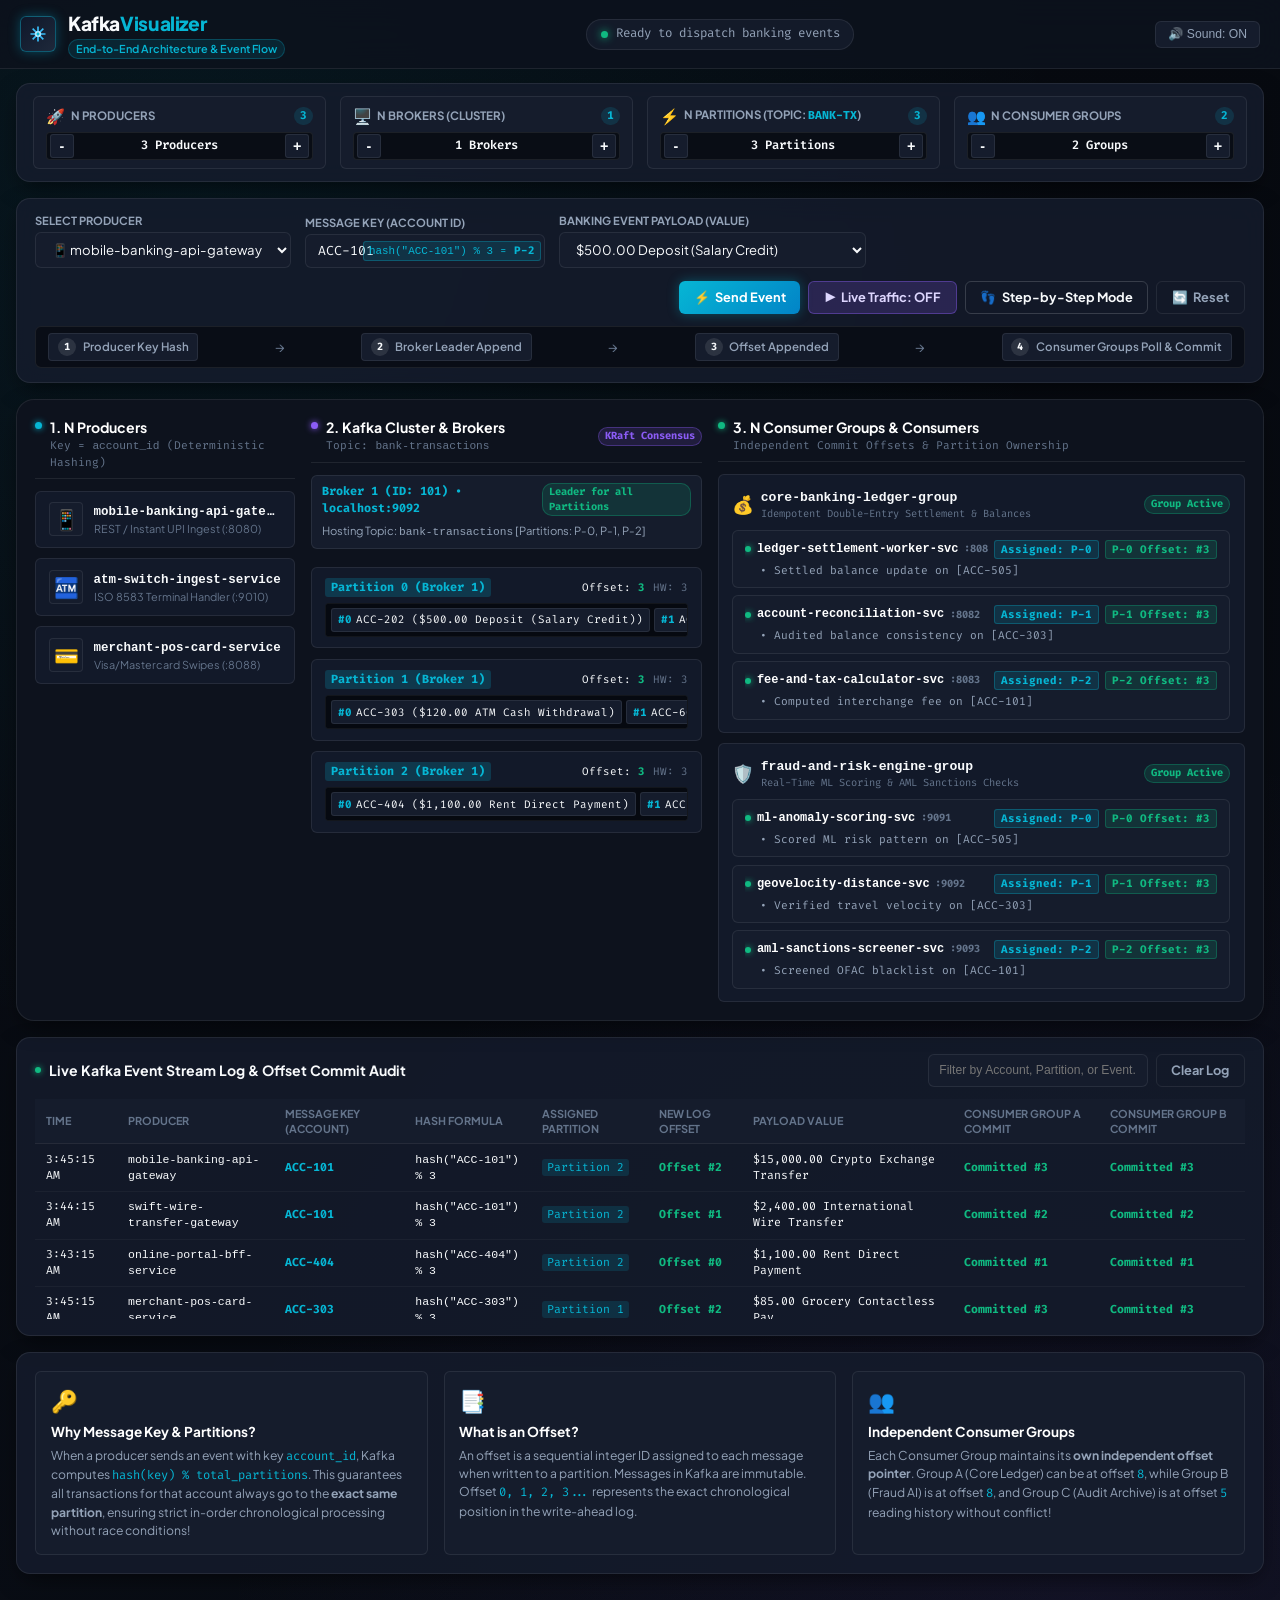
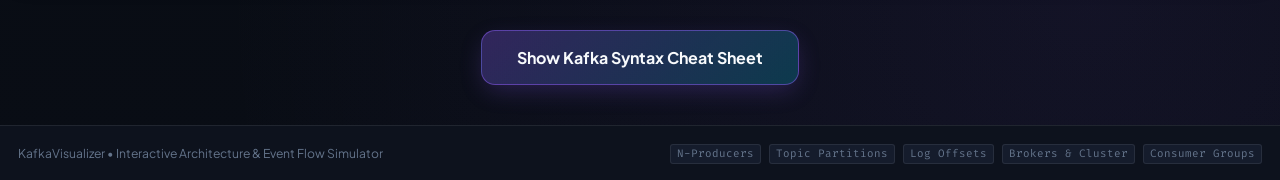
==== index.html @ e7136999 "Initial commit: Kafka Visualizer architecture with interactive syntax and troubleshooting cheat shee" ====
<!DOCTYPE html>
<html lang="en">
<head>
  <meta charset="UTF-8">
  <meta name="viewport" content="width=device-width, initial-scale=1.0">
  <title>Kafka Visualizer | N-Producers, Brokers, Partitions, Offsets & Consumer Groups</title>
  <meta name="description" content="Visual interactive demonstration of how Apache Kafka processes events from N Producers across Brokers, Topics, Partitions, Offsets, and Consumer Groups.">
  <link rel="preconnect" href="https://fonts.googleapis.com">
  <link rel="preconnect" href="https://fonts.gstatic.com" crossorigin>
  <link href="https://fonts.googleapis.com/css2?family=Fira+Code:wght@400;500;600;700&family=Plus+Jakarta+Sans:wght@400;500;600;700;800&display=swap" rel="stylesheet">
  <link rel="stylesheet" href="styles.css">
</head>
<body>
  <!-- Top App Header -->
  <header class="app-header">
    <div class="header-container">
      <div class="brand">
        <div class="logo-badge">
          <svg class="kafka-icon" viewBox="0 0 24 24" fill="none" stroke="currentColor" stroke-width="2">
            <circle cx="12" cy="12" r="3" fill="#06B6D4"/>
            <path d="M12 3v6M12 15v6M3 12h6M15 12h6M5.6 5.6l4.3 4.3M14.1 14.1l4.3 4.3M5.6 18.4l4.3-4.3M14.1 9.9l4.3-4.3" stroke="#38BDF8"/>
          </svg>
        </div>
        <div class="brand-text">
          <h1>Kafka<span>Visualizer</span></h1>
          <span class="badge-fintech">End-to-End Architecture & Event Flow</span>
        </div>
      </div>

      <div class="header-flow-status" id="flow-status-banner">
        <span class="status-indicator"></span>
        <span id="flow-status-text">Ready to dispatch banking events</span>
      </div>

      <div class="header-actions">
        <button class="audio-toggle-btn" id="audio-toggle">
          <span id="audio-icon">🔊</span> Sound: <span id="audio-status">ON</span>
        </button>
      </div>
    </div>
  </header>

  <!-- Main Container -->
  <main class="main-content">

    <!-- Cluster Config & Dynamic Sizer Toolbar -->
    <section class="config-toolbar">
      <div class="config-grid">
        
        <!-- Dynamic N Producers -->
        <div class="config-item">
          <div class="config-label-row">
            <span class="cfg-icon">🚀</span>
            <label>N Producers</label>
            <span class="cfg-count" id="count-producers">3</span>
          </div>
          <div class="stepper-controls">
            <button class="btn-step" id="dec-producers" title="Remove Producer">-</button>
            <span class="step-val" id="val-producers">3 Producers</span>
            <button class="btn-step" id="inc-producers" title="Add Producer">+</button>
          </div>
        </div>

        <!-- Dynamic N Brokers in Cluster -->
        <div class="config-item">
          <div class="config-label-row">
            <span class="cfg-icon">🖥️</span>
            <label>N Brokers (Cluster)</label>
            <span class="cfg-count" id="count-brokers">1</span>
          </div>
          <div class="stepper-controls">
            <button class="btn-step" id="dec-brokers" title="Remove Broker">-</button>
            <span class="step-val" id="val-brokers">1 Brokers</span>
            <button class="btn-step" id="inc-brokers" title="Add Broker">+</button>
          </div>
        </div>

        <!-- Dynamic N Partitions -->
        <div class="config-item">
          <div class="config-label-row">
            <span class="cfg-icon">⚡</span>
            <label>N Partitions (Topic: <code>bank-tx</code>)</label>
            <span class="cfg-count" id="count-partitions">3</span>
          </div>
          <div class="stepper-controls">
            <button class="btn-step" id="dec-partitions" title="Remove Partition">-</button>
            <span class="step-val" id="val-partitions">3 Partitions</span>
            <button class="btn-step" id="inc-partitions" title="Add Partition">+</button>
          </div>
        </div>

        <!-- Dynamic Consumer Groups -->
        <div class="config-item">
          <div class="config-label-row">
            <span class="cfg-icon">👥</span>
            <label>N Consumer Groups</label>
            <span class="cfg-count" id="count-groups">2</span>
          </div>
          <div class="stepper-controls">
            <button class="btn-step" id="dec-groups" title="Remove Consumer Group">-</button>
            <span class="step-val" id="val-groups">2 Groups</span>
            <button class="btn-step" id="inc-groups" title="Add Consumer Group">+</button>
          </div>
        </div>

      </div>
    </section>

    <!-- Interactive Event Dispatcher & Step Controller -->
    <section class="dispatcher-panel">
      <div class="dispatch-form">
        
        <div class="form-field">
          <label for="select-producer-source">Select Producer</label>
          <select id="select-producer-source" class="input-control">
            <!-- Populated dynamically based on N producers -->
          </select>
        </div>

        <div class="form-field">
          <label for="input-account-key">Message Key (Account ID)</label>
          <div class="key-calc-wrap">
            <input type="text" id="input-account-key" class="input-control" value="ACC-101">
            <div class="hash-result-tag" id="hash-calc-badge">
              <code>hash("ACC-101") % 3</code> = <strong id="target-part-text">P-1</strong>
            </div>
          </div>
        </div>

        <div class="form-field">
          <label for="select-event-action">Banking Event Payload (Value)</label>
          <select id="select-event-action" class="input-control">
            <option value="DEPOSIT">$500.00 Deposit (Salary Credit)</option>
            <option value="ATM_WITHDRAWAL">$100.00 ATM Cash Withdrawal</option>
            <option value="CARD_SWIPE">$45.50 Merchant POS Payment</option>
            <option value="WIRE_TRANSFER">$5,000.00 International Wire</option>
            <option value="FRAUD_ATTEMPT">$25,000.00 Suspicious Crypto Purchase</option>
          </select>
        </div>

        <div class="dispatch-buttons">
          <button id="btn-fire-event" class="btn btn-primary pulse-btn">
            <span>⚡</span> Send Event
          </button>
          <button id="btn-auto-stream" class="btn btn-secondary">
            <span id="stream-icon">▶</span> <span id="stream-text">Live Traffic: OFF</span>
          </button>
          <button id="btn-step-by-step" class="btn btn-outline" title="Walk through event propagation step by step">
            <span>👣</span> Step-by-Step Mode
          </button>
          <button id="btn-reset-all" class="btn btn-ghost" title="Reset offsets and log records">
            <span>🔄</span> Reset
          </button>
        </div>

      </div>

      <!-- Real-time Step Walkthrough Bar -->
      <div class="step-walkthrough-bar" id="step-bar">
        <div class="step-badge" id="step-1-badge">
          <span class="s-num">1</span>
          <span class="s-title">Producer Key Hash</span>
        </div>
        <div class="step-arrow">&rarr;</div>
        <div class="step-badge" id="step-2-badge">
          <span class="s-num">2</span>
          <span class="s-title">Broker Leader Append</span>
        </div>
        <div class="step-arrow">&rarr;</div>
        <div class="step-badge" id="step-3-badge">
          <span class="s-num">3</span>
          <span class="s-title">Offset Appended</span>
        </div>
        <div class="step-arrow">&rarr;</div>
        <div class="step-badge" id="step-4-badge">
          <span class="s-num">4</span>
          <span class="s-title">Consumer Groups Poll & Commit</span>
        </div>
      </div>
    </section>

    <!-- Visual Architecture Arena (Canvas + Interactive 3-Tier Hierarchy) -->
    <section class="arena-wrapper">
      <canvas id="flow-canvas"></canvas>

      <div class="arena-grid">

        <!-- TIER 1: N PRODUCERS -->
        <div class="arena-tier tier-producers">
          <div class="tier-header">
            <span class="tier-dot dot-cyan"></span>
            <div>
              <h3>1. N Producers</h3>
              <p>Key = <code>account_id</code> (Deterministic Hashing)</p>
            </div>
          </div>
          <div class="tier-body" id="producers-container">
            <!-- Rendered dynamically -->
          </div>
        </div>

        <!-- TIER 2: KAFKA CLUSTER (N Brokers + Topic with N Partitions + Offsets) -->
        <div class="arena-tier tier-cluster">
          <div class="tier-header">
            <span class="tier-dot dot-violet"></span>
            <div class="cluster-title-wrap">
              <div>
                <h3>2. Kafka Cluster & Brokers</h3>
                <p>Topic: <code>bank-transactions</code></p>
              </div>
              <span class="cluster-badge">KRaft Consensus</span>
            </div>
          </div>

          <!-- N Brokers Display -->
          <div class="brokers-bar" id="brokers-container">
            <!-- Rendered dynamically -->
          </div>

          <!-- N Partitions with Sequential Offsets Log Tape -->
          <div class="partitions-stack" id="partitions-container">
            <!-- Rendered dynamically -->
          </div>
        </div>

        <!-- TIER 3: N CONSUMER GROUPS & CONSUMERS -->
        <div class="arena-tier tier-consumers">
          <div class="tier-header">
            <span class="tier-dot dot-emerald"></span>
            <div>
              <h3>3. N Consumer Groups & Consumers</h3>
              <p>Independent Commit Offsets & Partition Ownership</p>
            </div>
          </div>
          <div class="tier-body" id="groups-container">
            <!-- Rendered dynamically -->
          </div>
        </div>

      </div>
    </section>

    <!-- Live Event Audit Feed & Offset Inspector -->
    <section class="feed-section">
      <div class="feed-header">
        <div class="feed-title">
          <span class="pulse-dot"></span>
          <h3>Live Kafka Event Stream Log & Offset Commit Audit</h3>
        </div>
        <div class="feed-actions">
          <input type="text" id="filter-input" placeholder="Filter by Account, Partition, or Event...">
          <button id="clear-log-btn" class="btn btn-sm btn-ghost">Clear Log</button>
        </div>
      </div>

      <div class="table-container">
        <table class="event-table">
          <thead>
            <tr>
              <th>Time</th>
              <th>Producer</th>
              <th>Message Key (Account)</th>
              <th>Hash Formula</th>
              <th>Assigned Partition</th>
              <th>New Log Offset</th>
              <th>Payload Value</th>
              <th>Consumer Group A Commit</th>
              <th>Consumer Group B Commit</th>
            </tr>
          </thead>
          <tbody id="event-feed-tbody">
            <!-- Dynamically populated -->
          </tbody>
        </table>
      </div>
    </section>

    <!-- Deep Dive Concept Explainer Card -->
    <section class="explanation-card">
      <div class="exp-grid">
        <div class="exp-col">
          <div class="exp-icon">🔑</div>
          <h4>Why Message Key & Partitions?</h4>
          <p>
            When a producer sends an event with key <code>account_id</code>, Kafka computes <code>hash(key) % total_partitions</code>. 
            This guarantees all transactions for that account always go to the <strong>exact same partition</strong>, ensuring strict in-order chronological processing without race conditions!
          </p>
        </div>
        <div class="exp-col">
          <div class="exp-icon">📑</div>
          <h4>What is an Offset?</h4>
          <p>
            An offset is a sequential integer ID assigned to each message when written to a partition. Messages in Kafka are immutable. 
            Offset <code>0, 1, 2, 3...</code> represents the exact chronological position in the write-ahead log.
          </p>
        </div>
        <div class="exp-col">
          <div class="exp-icon">👥</div>
          <h4>Independent Consumer Groups</h4>
          <p>
            Each Consumer Group maintains its <strong>own independent offset pointer</strong>. Group A (Core Ledger) can be at offset <code>8</code>, 
            while Group B (Fraud AI) is at offset <code>8</code>, and Group C (Audit Archive) is at offset <code>5</code> reading history without conflict!
          </p>
        </div>
      </div>
    </section>

    <div id="syntax-placeholder">
  <button id="load-syntax-btn" class="syntax-load-btn">Show Kafka Syntax Cheat Sheet</button>
</div>

  </main>

  <footer class="app-footer">
    <div class="footer-container">
      <p>KafkaVisualizer &bull; Interactive Architecture & Event Flow Simulator</p>
      <div class="footer-tags">
        <span>N-Producers</span>
        <span>Topic Partitions</span>
        <span>Log Offsets</span>
        <span>Brokers & Cluster</span>
        <span>Consumer Groups</span>
      </div>
    </div>
  </footer>

  <script src="app.js"></script>
  <script src="syntax.js"></script>
</body>
</html>
---- styles.css ----
/* ==========================================================================
   KafkaFlow / KafkaVisualizer - Dark Fintech & Architecture Visualizer CSS
   ========================================================================== */

:root {
  --bg-base: #070A10;
  --bg-surface: #0D121D;
  --bg-surface-elevated: #151C2C;
  --bg-card: rgba(21, 28, 44, 0.85);
  --bg-card-hover: rgba(30, 41, 64, 0.95);

  --border-subtle: rgba(255, 255, 255, 0.08);
  --border-active: rgba(6, 182, 212, 0.4);
  --border-strong: rgba(255, 255, 255, 0.16);

  --text-primary: #F8FAFC;
  --text-secondary: #94A3B8;
  --text-muted: #64748B;

  --color-cyan: #06B6D4;
  --color-cyan-glow: rgba(6, 182, 212, 0.3);
  --color-emerald: #10B981;
  --color-emerald-glow: rgba(16, 185, 129, 0.3);
  --color-amber: #F59E0B;
  --color-amber-glow: rgba(245, 158, 11, 0.3);
  --color-violet: #8B5CF6;
  --color-violet-glow: rgba(139, 92, 246, 0.3);
  --color-red: #EF4444;

  --font-sans: 'Plus Jakarta Sans', -apple-system, BlinkMacSystemFont, 'Segoe UI', Roboto, sans-serif;
  --font-mono: 'Fira Code', monospace;

  --radius-sm: 6px;
  --radius-md: 10px;
  --radius-lg: 14px;
  --radius-xl: 18px;
  --shadow-card: 0 8px 24px -6px rgba(0, 0, 0, 0.6);
}

* {
  box-sizing: border-box;
  margin: 0;
  padding: 0;
}

body {
  background-color: var(--bg-base);
  color: var(--text-primary);
  font-family: var(--font-sans);
  line-height: 1.4;
  overflow-x: hidden;
  background-image: 
    radial-gradient(circle at 15% 10%, rgba(6, 182, 212, 0.08) 0%, transparent 45%),
    radial-gradient(circle at 85% 90%, rgba(139, 92, 246, 0.08) 0%, transparent 45%),
    linear-gradient(to bottom, var(--bg-base), #090D15);
  min-height: 100vh;
}

/* ==========================================================================
   Header
   ========================================================================== */

.app-header {
  position: sticky;
  top: 0;
  z-index: 100;
  backdrop-filter: blur(16px);
  background: rgba(13, 18, 29, 0.9);
  border-bottom: 1px solid var(--border-subtle);
  padding: 0.6rem 1.25rem;
}

.header-container {
  max-width: 1720px;
  margin: 0 auto;
  display: flex;
  align-items: center;
  justify-content: space-between;
  gap: 1rem;
}

.brand {
  display: flex;
  align-items: center;
  gap: 0.75rem;
}

.logo-badge {
  width: 36px;
  height: 36px;
  border-radius: var(--radius-sm);
  background: linear-gradient(135deg, #0F172A, #1E293B);
  border: 1px solid var(--border-active);
  display: flex;
  align-items: center;
  justify-content: center;
  box-shadow: 0 0 12px rgba(6, 182, 212, 0.35);
}

.kafka-icon {
  width: 20px;
  height: 20px;
}

.brand-text h1 {
  font-size: 1.2rem;
  font-weight: 800;
  letter-spacing: -0.02em;
}

.brand-text h1 span {
  color: var(--color-cyan);
}

.badge-fintech {
  display: inline-block;
  font-size: 0.68rem;
  font-weight: 600;
  color: var(--color-cyan);
  background: rgba(6, 182, 212, 0.12);
  padding: 1px 7px;
  border-radius: 20px;
  border: 1px solid rgba(6, 182, 212, 0.25);
}

.header-flow-status {
  background: rgba(21, 28, 44, 0.9);
  border: 1px solid var(--border-subtle);
  padding: 0.35rem 0.85rem;
  border-radius: 30px;
  display: flex;
  align-items: center;
  gap: 0.5rem;
  font-size: 0.78rem;
  font-family: var(--font-mono);
  color: var(--text-secondary);
}

.status-indicator {
  width: 7px;
  height: 7px;
  border-radius: 50%;
  background: var(--color-emerald);
  box-shadow: 0 0 8px var(--color-emerald);
  animation: pulseKf 1.5s infinite;
}

@keyframes pulseKf {
  0%, 100% { opacity: 1; transform: scale(1); }
  50% { opacity: 0.4; transform: scale(0.85); }
}

.audio-toggle-btn {
  background: var(--bg-surface-elevated);
  border: 1px solid var(--border-subtle);
  color: var(--text-secondary);
  padding: 0.35rem 0.75rem;
  border-radius: var(--radius-sm);
  font-size: 0.76rem;
  cursor: pointer;
  transition: all 0.2s ease;
}

.audio-toggle-btn:hover {
  border-color: var(--color-cyan);
  color: #fff;
}

/* ==========================================================================
   Main Content Layout
   ========================================================================== */

.main-content {
  max-width: 1720px;
  margin: 0.85rem auto;
  padding: 0 1rem;
  display: flex;
  flex-direction: column;
  gap: 1rem;
}

/* ==========================================================================
   Config Toolbar
   ========================================================================== */

.config-toolbar {
  background: var(--bg-card);
  border: 1px solid var(--border-subtle);
  border-radius: var(--radius-lg);
  padding: 0.75rem 1rem;
  backdrop-filter: blur(12px);
  box-shadow: var(--shadow-card);
}

.config-grid {
  display: grid;
  grid-template-columns: repeat(4, 1fr);
  gap: 0.85rem;
}

.config-item {
  background: var(--bg-surface-elevated);
  border: 1px solid var(--border-subtle);
  border-radius: var(--radius-sm);
  padding: 0.5rem 0.75rem;
  display: flex;
  flex-direction: column;
  gap: 0.35rem;
}

.config-label-row {
  display: flex;
  align-items: center;
  gap: 0.35rem;
}

.cfg-icon {
  font-size: 0.95rem;
}

.config-label-row label {
  font-size: 0.72rem;
  font-weight: 700;
  text-transform: uppercase;
  color: var(--text-secondary);
  flex: 1;
}

.config-label-row label code {
  color: var(--color-cyan);
  font-family: var(--font-mono);
}

.cfg-count {
  font-size: 0.7rem;
  font-weight: 800;
  font-family: var(--font-mono);
  background: rgba(6, 182, 212, 0.15);
  color: var(--color-cyan);
  padding: 1px 6px;
  border-radius: 10px;
}

.stepper-controls {
  display: flex;
  align-items: center;
  justify-content: space-between;
  background: #090D15;
  border: 1px solid var(--border-subtle);
  border-radius: 4px;
  padding: 1px 3px;
}

.btn-step {
  width: 24px;
  height: 24px;
  background: var(--bg-surface-elevated);
  border: 1px solid var(--border-subtle);
  border-radius: 3px;
  color: var(--text-primary);
  font-size: 0.9rem;
  font-weight: 700;
  cursor: pointer;
  display: flex;
  align-items: center;
  justify-content: center;
}

.btn-step:hover {
  background: var(--color-cyan);
  color: #000;
  border-color: var(--color-cyan);
}

.step-val {
  font-size: 0.76rem;
  font-family: var(--font-mono);
  font-weight: 600;
  color: var(--text-primary);
}

/* ==========================================================================
   Interactive Dispatcher & Step Controller
   ========================================================================== */

.dispatcher-panel {
  background: var(--bg-card);
  border: 1px solid var(--border-subtle);
  border-radius: var(--radius-lg);
  padding: 0.85rem 1.15rem;
  backdrop-filter: blur(12px);
  box-shadow: var(--shadow-card);
  display: flex;
  flex-direction: column;
  gap: 0.75rem;
}

.dispatch-form {
  display: flex;
  flex-wrap: wrap;
  align-items: flex-end;
  gap: 0.85rem;
}

.form-field {
  display: flex;
  flex-direction: column;
  gap: 0.25rem;
}

.form-field label {
  font-size: 0.7rem;
  font-weight: 700;
  text-transform: uppercase;
  color: var(--text-secondary);
}

.input-control {
  background: var(--bg-surface-elevated);
  border: 1px solid var(--border-subtle);
  color: var(--text-primary);
  font-family: var(--font-sans);
  font-size: 0.82rem;
  padding: 0.45rem 0.75rem;
  border-radius: var(--radius-sm);
  outline: none;
}

.input-control:focus {
  border-color: var(--color-cyan);
}

.key-calc-wrap {
  position: relative;
  display: flex;
  align-items: center;
}

.key-calc-wrap input {
  font-family: var(--font-mono);
  width: 240px;
  padding-right: 130px;
}

.hash-result-tag {
  position: absolute;
  right: 4px;
  font-size: 0.68rem;
  font-family: var(--font-mono);
  background: rgba(6, 182, 212, 0.15);
  color: var(--color-cyan);
  padding: 1px 5px;
  border-radius: 3px;
  border: 1px solid rgba(6, 182, 212, 0.3);
  pointer-events: none;
}

.dispatch-buttons {
  display: flex;
  gap: 0.5rem;
  margin-left: auto;
}

.btn {
  font-family: var(--font-sans);
  font-size: 0.8rem;
  font-weight: 700;
  padding: 0.45rem 0.9rem;
  border-radius: var(--radius-sm);
  border: none;
  cursor: pointer;
  display: inline-flex;
  align-items: center;
  gap: 0.35rem;
}

.btn-primary {
  background: linear-gradient(135deg, #06B6D4, #0284C7);
  color: #fff;
  box-shadow: 0 0 12px rgba(6, 182, 212, 0.35);
}

.btn-primary:hover {
  transform: translateY(-1px);
}

.btn-secondary {
  background: rgba(139, 92, 246, 0.2);
  border: 1px solid rgba(139, 92, 246, 0.4);
  color: #DDD6FE;
}

.btn-outline {
  background: transparent;
  border: 1px solid var(--border-strong);
  color: var(--text-primary);
}

.btn-ghost {
  background: transparent;
  border: 1px solid var(--border-subtle);
  color: var(--text-secondary);
}

/* Step Walkthrough Bar */
.step-walkthrough-bar {
  background: #090D16;
  border: 1px solid var(--border-subtle);
  border-radius: var(--radius-sm);
  padding: 0.4rem 0.75rem;
  display: flex;
  align-items: center;
  justify-content: space-between;
  gap: 0.4rem;
}

.step-badge {
  display: flex;
  align-items: center;
  gap: 0.4rem;
  padding: 0.25rem 0.55rem;
  border-radius: 4px;
  background: var(--bg-surface-elevated);
  border: 1px solid var(--border-subtle);
  transition: all 0.2s ease;
}

.step-badge.active-step {
  border-color: var(--color-cyan);
  background: rgba(6, 182, 212, 0.18);
}

.s-num {
  width: 18px;
  height: 18px;
  border-radius: 50%;
  background: rgba(255, 255, 255, 0.1);
  display: flex;
  align-items: center;
  justify-content: center;
  font-size: 0.65rem;
  font-weight: 800;
  font-family: var(--font-mono);
}

.step-badge.active-step .s-num {
  background: var(--color-cyan);
  color: #000;
}

.s-title {
  font-size: 0.72rem;
  font-weight: 600;
  color: var(--text-secondary);
}

.step-badge.active-step .s-title {
  color: #fff;
}

.step-arrow {
  color: var(--text-muted);
  font-size: 0.85rem;
}

/* ==========================================================================
   Visual Architecture Arena - 3-Column Guaranteed Fit
   ========================================================================== */

.arena-wrapper {
  position: relative;
  width: 100%;
  background: var(--bg-surface);
  border: 1px solid var(--border-subtle);
  border-radius: var(--radius-xl);
  overflow: hidden;
  box-shadow: var(--shadow-card);
}

#flow-canvas {
  position: absolute;
  top: 0;
  left: 0;
  width: 100%;
  height: 100%;
  pointer-events: none;
  z-index: 10;
}

.arena-grid {
  position: relative;
  z-index: 5;
  display: grid;
  grid-template-columns: 260px 1fr 1.35fr;
  gap: 1rem;
  padding: 1.15rem;
  width: 100%;
}

.arena-tier {
  display: flex;
  flex-direction: column;
  gap: 0.75rem;
  min-width: 0;
}

.tier-header {
  display: flex;
  align-items: flex-start;
  gap: 0.5rem;
  padding-bottom: 0.45rem;
  border-bottom: 1px solid var(--border-subtle);
}

.tier-header h3 {
  font-size: 0.88rem;
  font-weight: 700;
  color: #fff;
}

.tier-header p {
  font-size: 0.7rem;
  color: var(--text-muted);
  font-family: var(--font-mono);
}

.tier-dot {
  width: 7px;
  height: 7px;
  border-radius: 50%;
  margin-top: 4px;
  flex-shrink: 0;
}

.dot-cyan { background: var(--color-cyan); box-shadow: 0 0 6px var(--color-cyan); }
.dot-violet { background: var(--color-violet); box-shadow: 0 0 6px var(--color-violet); }
.dot-emerald { background: var(--color-emerald); box-shadow: 0 0 6px var(--color-emerald); }

.tier-body {
  display: flex;
  flex-direction: column;
  gap: 0.65rem;
}

/* Tier 1: Producer Cards */
.producer-card {
  background: var(--bg-card);
  border: 1px solid var(--border-subtle);
  border-radius: var(--radius-sm);
  padding: 0.65rem 0.8rem;
  display: flex;
  align-items: center;
  gap: 0.65rem;
  transition: all 0.2s ease;
  cursor: pointer;
}

.producer-card:hover {
  border-color: var(--border-active);
  background: var(--bg-card-hover);
}

.producer-card.active-flash {
  border-color: var(--color-cyan);
  box-shadow: 0 0 15px var(--color-cyan-glow);
}

.prod-icon {
  font-size: 1.25rem;
  background: var(--bg-surface-elevated);
  width: 34px;
  height: 34px;
  border-radius: 4px;
  display: flex;
  align-items: center;
  justify-content: center;
  border: 1px solid var(--border-subtle);
  flex-shrink: 0;
}

.prod-info {
  overflow: hidden;
}

.prod-info h4 {
  font-size: 0.78rem;
  font-weight: 700;
  white-space: nowrap;
  overflow: hidden;
  text-overflow: ellipsis;
}

.prod-info span {
  font-size: 0.68rem;
  color: var(--text-muted);
  display: block;
  white-space: nowrap;
  overflow: hidden;
  text-overflow: ellipsis;
}

/* Tier 2: Kafka Cluster, Brokers & Partitions */
.cluster-title-wrap {
  display: flex;
  align-items: center;
  justify-content: space-between;
  width: 100%;
}

.cluster-badge {
  font-size: 0.65rem;
  font-weight: 700;
  font-family: var(--font-mono);
  color: var(--color-violet);
  background: rgba(139, 92, 246, 0.15);
  border: 1px solid rgba(139, 92, 246, 0.35);
  padding: 1px 6px;
  border-radius: 10px;
}

.brokers-bar {
  display: flex;
  gap: 0.5rem;
  margin-bottom: 0.35rem;
}

.broker-box {
  flex: 1;
  background: var(--bg-surface-elevated);
  border: 1px solid var(--border-subtle);
  border-radius: var(--radius-sm);
  padding: 0.45rem 0.6rem;
  transition: all 0.2s ease;
}

.broker-box.active-broker {
  border-color: var(--color-violet);
  box-shadow: 0 0 12px var(--color-violet-glow);
}

.broker-id {
  font-size: 0.74rem;
  font-weight: 800;
  font-family: var(--font-mono);
}

.broker-role {
  font-size: 0.65rem;
  color: var(--text-muted);
}

/* Partitions Visual Stack */
.partitions-stack {
  display: flex;
  flex-direction: column;
  gap: 0.65rem;
}

.partition-box {
  background: var(--bg-card);
  border: 1px solid var(--border-subtle);
  border-radius: var(--radius-sm);
  padding: 0.65rem 0.8rem;
  transition: all 0.2s ease;
  min-width: 0;
}

.partition-box.active-append {
  border-color: var(--color-cyan);
  box-shadow: 0 0 15px var(--color-cyan-glow);
}

.partition-header-row {
  display: flex;
  align-items: center;
  justify-content: space-between;
  margin-bottom: 0.4rem;
}

.part-badge-tag {
  font-size: 0.74rem;
  font-weight: 800;
  font-family: var(--font-mono);
  background: rgba(6, 182, 212, 0.2);
  color: var(--color-cyan);
  padding: 1px 6px;
  border-radius: 3px;
}

.part-meta-info {
  display: flex;
  gap: 0.5rem;
  font-size: 0.68rem;
  font-family: var(--font-mono);
}

.hw-tag {
  color: var(--text-muted);
}

.offset-counter-tag strong {
  color: var(--color-emerald);
}

/* Sequential Log Tape */
.log-tape {
  background: #060910;
  border: 1px solid rgba(255, 255, 255, 0.05);
  border-radius: 4px;
  height: 34px;
  display: flex;
  align-items: center;
  gap: 4px;
  padding: 0 5px;
  overflow-x: auto;
  scrollbar-width: thin;
  scrollbar-color: rgba(6, 182, 212, 0.3) transparent;
}

.empty-tape-msg {
  font-size: 0.68rem;
  color: var(--text-muted);
  font-style: italic;
  margin: 0 auto;
}

.log-block {
  flex-shrink: 0;
  height: 24px;
  padding: 0 6px;
  background: var(--bg-surface-elevated);
  border: 1px solid var(--border-subtle);
  border-radius: 3px;
  display: flex;
  align-items: center;
  gap: 4px;
  font-family: var(--font-mono);
  font-size: 0.68rem;
  color: var(--text-primary);
  animation: slideBlock 0.2s cubic-bezier(0.16, 1, 0.3, 1);
  white-space: nowrap;
}

@keyframes slideBlock {
  from { opacity: 0; transform: translateX(10px) scale(0.85); }
  to { opacity: 1; transform: translateX(0) scale(1); }
}

.log-block strong {
  color: var(--color-cyan);
}

.log-block.fraud-block {
  border-color: var(--color-amber);
  background: rgba(245, 158, 11, 0.2);
  color: #FDE68A;
}

/* Tier 3: Consumer Groups & Consumers */
.group-card {
  background: var(--bg-card);
  border: 1px solid var(--border-subtle);
  border-radius: var(--radius-sm);
  padding: 0.75rem 0.85rem;
  transition: all 0.2s ease;
  min-width: 0;
}

.group-card.active-poll {
  border-color: var(--color-emerald);
  box-shadow: 0 0 15px var(--color-emerald-glow);
}

.group-header {
  display: flex;
  align-items: center;
  justify-content: space-between;
  margin-bottom: 0.5rem;
}

.group-title-row {
  display: flex;
  align-items: center;
  gap: 0.4rem;
  overflow: hidden;
}

.group-icon {
  font-size: 1.1rem;
  flex-shrink: 0;
}

.group-title-row h4 {
  font-size: 0.82rem;
  font-weight: 700;
  white-space: nowrap;
  overflow: hidden;
  text-overflow: ellipsis;
}

.group-id-code {
  font-size: 0.65rem;
  color: var(--text-muted);
  font-family: var(--font-mono);
  display: block;
}

.cg-commit-badge {
  font-size: 0.65rem;
  font-weight: 700;
  font-family: var(--font-mono);
  background: rgba(16, 185, 129, 0.15);
  color: var(--color-emerald);
  padding: 1px 6px;
  border-radius: 10px;
  border: 1px solid rgba(16, 185, 129, 0.3);
  flex-shrink: 0;
}

.consumers-list {
  display: flex;
  flex-direction: column;
  gap: 0.45rem;
}

/* Microservice Item - Clean Integrated Design without Input-like Placeholders */
.consumer-item {
  background: var(--bg-surface-elevated);
  border: 1px solid var(--border-subtle);
  border-radius: 6px;
  padding: 0.55rem 0.75rem;
  display: flex;
  flex-direction: column;
  gap: 0.25rem;
  transition: all 0.2s ease;
  min-width: 0;
}

.consumer-item:hover {
  border-color: rgba(16, 185, 129, 0.4);
  background: rgba(21, 28, 44, 0.95);
}

.consumer-item.active-consuming {
  border-color: var(--color-emerald);
  background: rgba(16, 185, 129, 0.12);
  box-shadow: 0 0 12px var(--color-emerald-glow);
}

.consumer-top-line {
  display: flex;
  align-items: center;
  justify-content: space-between;
  gap: 0.4rem;
}

.c-id {
  color: #fff;
  font-weight: 700;
  font-size: 0.75rem;
  font-family: var(--font-mono);
  display: flex;
  align-items: center;
  gap: 0.35rem;
  white-space: nowrap;
  overflow: hidden;
  text-overflow: ellipsis;
}

.c-dot {
  width: 6px;
  height: 6px;
  border-radius: 50%;
  background: var(--color-emerald);
  box-shadow: 0 0 6px var(--color-emerald);
  flex-shrink: 0;
}

.c-meta-badges {
  display: flex;
  gap: 0.35rem;
  flex-shrink: 0;
}

.c-part-assigned {
  color: var(--color-cyan);
  background: rgba(6, 182, 212, 0.15);
  padding: 1px 6px;
  border-radius: 3px;
  font-size: 0.68rem;
  font-family: var(--font-mono);
  font-weight: 700;
  border: 1px solid rgba(6, 182, 212, 0.3);
}

.c-offset-badge {
  color: var(--color-emerald);
  background: rgba(16, 185, 129, 0.15);
  padding: 1px 6px;
  border-radius: 3px;
  font-size: 0.68rem;
  font-family: var(--font-mono);
  font-weight: 700;
  border: 1px solid rgba(16, 185, 129, 0.3);
}

/* Microservice Action Subtitle Line (Clean, No Box/Placeholder) */
.consumer-action-subtitle {
  font-size: 0.7rem;
  font-family: var(--font-mono);
  color: var(--text-secondary);
  display: flex;
  align-items: center;
  gap: 0.35rem;
  white-space: nowrap;
  overflow: hidden;
  text-overflow: ellipsis;
  padding-left: 0.9rem;
}

.consumer-action-subtitle strong {
  color: #fff;
}

/* ==========================================================================
   Live Audit Stream Table
   ========================================================================== */

.feed-section {
  background: var(--bg-card);
  border: 1px solid var(--border-subtle);
  border-radius: var(--radius-lg);
  padding: 1rem 1.15rem;
  box-shadow: var(--shadow-card);
}

.feed-header {
  display: flex;
  align-items: center;
  justify-content: space-between;
  margin-bottom: 0.75rem;
}

.feed-title {
  display: flex;
  align-items: center;
  gap: 0.5rem;
}

.feed-title h3 {
  font-size: 0.88rem;
  font-weight: 700;
}

.pulse-dot {
  width: 6px;
  height: 6px;
  border-radius: 50%;
  background: var(--color-emerald);
  box-shadow: 0 0 6px var(--color-emerald);
}

.feed-actions {
  display: flex;
  gap: 0.5rem;
}

#filter-input {
  background: var(--bg-surface-elevated);
  border: 1px solid var(--border-subtle);
  color: var(--text-primary);
  font-size: 0.76rem;
  padding: 0.3rem 0.65rem;
  border-radius: var(--radius-sm);
  width: 220px;
  outline: none;
}

.table-container {
  overflow-x: auto;
  max-height: 220px;
}

.event-table {
  width: 100%;
  border-collapse: collapse;
  font-size: 0.74rem;
  text-align: left;
}

.event-table th {
  background: var(--bg-surface-elevated);
  color: var(--text-muted);
  font-weight: 700;
  padding: 0.45rem 0.65rem;
  font-size: 0.68rem;
  text-transform: uppercase;
  border-bottom: 1px solid var(--border-subtle);
  position: sticky;
  top: 0;
  z-index: 2;
}

.event-table td {
  padding: 0.45rem 0.65rem;
  border-bottom: 1px solid rgba(255, 255, 255, 0.04);
  font-family: var(--font-mono);
  font-size: 0.72rem;
}

.event-table tr:hover td {
  background: rgba(255, 255, 255, 0.02);
}

.tag-part {
  background: rgba(6, 182, 212, 0.15);
  color: var(--color-cyan);
  padding: 1px 5px;
  border-radius: 3px;
}

.tag-commit {
  color: var(--color-emerald);
  font-weight: 700;
}

/* ==========================================================================
   Concepts Explainer Card
   ========================================================================== */

.explanation-card {
  background: var(--bg-card);
  border: 1px solid var(--border-subtle);
  border-radius: var(--radius-lg);
  padding: 1.15rem;
  box-shadow: var(--shadow-card);
}

.exp-grid {
  display: grid;
  grid-template-columns: repeat(3, 1fr);
  gap: 1rem;
}

.exp-col {
  background: var(--bg-surface-elevated);
  border: 1px solid var(--border-subtle);
  border-radius: var(--radius-sm);
  padding: 0.9rem;
}

.exp-icon {
  font-size: 1.35rem;
  margin-bottom: 0.35rem;
}

.exp-col h4 {
  font-size: 0.85rem;
  font-weight: 700;
  color: #fff;
  margin-bottom: 0.3rem;
}

.exp-col p {
  font-size: 0.76rem;
  color: var(--text-secondary);
  line-height: 1.5;
}

.exp-col code {
  color: var(--color-cyan);
  font-family: var(--font-mono);
}

/* ==========================================================================
   Footer
   ========================================================================== */

.app-footer {
  border-top: 1px solid var(--border-subtle);
  padding: 1.15rem;
  margin-top: 1rem;
  background: var(--bg-surface);
}

.footer-container {
  max-width: 1720px;
  margin: 0 auto;
  display: flex;
  align-items: center;
  justify-content: space-between;
  color: var(--text-muted);
  font-size: 0.76rem;
}

.footer-tags {
  display: flex;
  gap: 0.5rem;
}

.footer-tags span {
  background: var(--bg-surface-elevated);
  padding: 1px 6px;
  border-radius: 3px;
  border: 1px solid var(--border-subtle);
  font-family: var(--font-mono);
  font-size: 0.68rem;
}

/* ==========================================================================
   Syntax Cheat Sheet Section
   ========================================================================== */

.syntax-section {
  max-width: 1720px;
  margin: 2.5rem auto 0;
  padding: 0 1.25rem 3rem;
}

#syntax-placeholder {
  max-width: 1720px;
  margin: 2.5rem auto 1.5rem;
  padding: 0 1.25rem;
  display: flex;
  justify-content: center;
}

.syntax-load-btn {
  background: linear-gradient(135deg, rgba(139,92,246,0.3), rgba(6,182,212,0.25));
  border: 1px solid rgba(139,92,246,0.5);
  border-radius: var(--radius-lg);
  color: #F8FAFC;
  cursor: pointer;
  font-family: var(--font-sans);
  font-size: 1rem;
  font-weight: 700;
  padding: 1rem 2.2rem;
  display: flex;
  align-items: center;
  gap: 0.75rem;
  box-shadow: 0 8px 24px -4px rgba(139,92,246,0.25);
  transition: all 0.25s ease;
}

.syntax-load-btn:hover {
  transform: translateY(-2px);
  border-color: var(--color-cyan);
  box-shadow: 0 12px 30px -4px rgba(6,182,212,0.35);
  background: linear-gradient(135deg, rgba(139,92,246,0.45), rgba(6,182,212,0.35));
}

.syntax-header {
  display: flex;
  align-items: center;
  justify-content: space-between;
  flex-wrap: wrap;
  gap: 1rem;
  margin-bottom: 1.75rem;
  padding: 1.5rem 1.75rem;
  background: linear-gradient(135deg, rgba(139,92,246,0.12), rgba(6,182,212,0.08));
  border: 1px solid rgba(139,92,246,0.3);
  border-radius: var(--radius-xl);
}

.syntax-title-group {
  display: flex;
  align-items: center;
  gap: 1rem;
}

.syntax-icon {
  font-size: 2.2rem;
  filter: drop-shadow(0 0 8px rgba(139,92,246,0.6));
}

.syntax-header h2 {
  font-size: 1.5rem;
  font-weight: 800;
  background: linear-gradient(90deg, #C4B5FD, #38BDF8);
  -webkit-background-clip: text;
  -webkit-text-fill-color: transparent;
  background-clip: text;
}

.syntax-header p {
  color: var(--text-secondary);
  font-size: 0.84rem;
  margin-top: 0.2rem;
}

.syntax-search-wrap {
  flex-shrink: 0;
}

.syntax-search-input {
  background: rgba(255,255,255,0.05);
  border: 1px solid var(--border-subtle);
  border-radius: var(--radius-md);
  color: var(--text-primary);
  font-family: var(--font-sans);
  font-size: 0.85rem;
  padding: 0.55rem 1rem;
  width: 240px;
  outline: none;
  transition: border-color 0.2s, box-shadow 0.2s;
}

.syntax-search-input:focus {
  border-color: var(--color-violet);
  box-shadow: 0 0 0 3px rgba(139,92,246,0.2);
}

/* Tab bar */
.syntax-tabs {
  display: flex;
  gap: 0.4rem;
  flex-wrap: wrap;
  margin-bottom: 1.25rem;
  border-bottom: 1px solid var(--border-subtle);
  padding-bottom: 0.75rem;
}

.syntax-tab {
  background: transparent;
  border: 1px solid var(--border-subtle);
  border-radius: var(--radius-sm);
  color: var(--text-secondary);
  cursor: pointer;
  font-family: var(--font-sans);
  font-size: 0.8rem;
  font-weight: 600;
  padding: 0.45rem 0.9rem;
  transition: all 0.2s;
}

.syntax-tab:hover {
  color: var(--text-primary);
  border-color: var(--border-active);
  background: rgba(6,182,212,0.07);
}

.syntax-tab.active {
  background: linear-gradient(135deg, rgba(139,92,246,0.3), rgba(6,182,212,0.2));
  border-color: var(--color-violet);
  color: #C4B5FD;
  box-shadow: 0 0 10px rgba(139,92,246,0.25);
}

/* Panels */
.syntax-panel { display: none; }
.syntax-panel.active { display: block; }

/* Cards grid */
.syntax-cards-grid {
  display: grid;
  grid-template-columns: repeat(auto-fill, minmax(520px, 1fr));
  gap: 1.1rem;
}

/* Individual Syntax Card */
.syn-card {
  background: var(--bg-card);
  border: 1px solid var(--border-subtle);
  border-radius: var(--radius-lg);
  overflow: hidden;
  transition: border-color 0.2s, transform 0.2s, box-shadow 0.2s;
  position: relative;
}

.syn-card:hover {
  border-color: var(--border-active);
  transform: translateY(-2px);
  box-shadow: 0 12px 28px -8px rgba(6,182,212,0.18);
}

.syn-card-header {
  display: flex;
  align-items: center;
  justify-content: space-between;
  padding: 0.7rem 1rem;
  border-bottom: 1px solid var(--border-subtle);
  background: rgba(255,255,255,0.03);
}

.syn-card-meta {
  display: flex;
  align-items: center;
  gap: 0.6rem;
}

.syn-card-badge {
  font-size: 0.7rem;
  font-weight: 700;
  padding: 2px 7px;
  border-radius: 4px;
  text-transform: uppercase;
  letter-spacing: 0.06em;
}

.badge-cli    { background: rgba(245,158,11,0.18); color: #FCD34D; border: 1px solid rgba(245,158,11,0.35); }
.badge-java   { background: rgba(239,68,68,0.18);  color: #FCA5A5; border: 1px solid rgba(239,68,68,0.3); }
.badge-python { background: rgba(59,130,246,0.18); color: #93C5FD; border: 1px solid rgba(59,130,246,0.3); }
.badge-nodejs { background: rgba(16,185,129,0.18); color: #6EE7B7; border: 1px solid rgba(16,185,129,0.3); }
.badge-config { background: rgba(139,92,246,0.18); color: #C4B5FD; border: 1px solid rgba(139,92,246,0.3); }
.badge-concept{ background: rgba(6,182,212,0.18);  color: #67E8F9; border: 1px solid rgba(6,182,212,0.3); }

.syn-card-title {
  font-size: 0.82rem;
  font-weight: 700;
  color: var(--text-primary);
}

.syn-copy-btn {
  background: rgba(255,255,255,0.05);
  border: 1px solid var(--border-subtle);
  border-radius: 5px;
  color: var(--text-muted);
  cursor: pointer;
  font-size: 0.72rem;
  padding: 3px 8px;
  transition: all 0.2s;
  white-space: nowrap;
}

.syn-copy-btn:hover {
  border-color: var(--color-cyan);
  color: var(--color-cyan);
  background: rgba(6,182,212,0.1);
}

.syn-copy-btn.copied {
  border-color: var(--color-emerald);
  color: var(--color-emerald);
  background: rgba(16,185,129,0.1);
}

.syn-card-desc {
  padding: 0.6rem 1rem 0.5rem;
  font-size: 0.78rem;
  color: var(--text-secondary);
  line-height: 1.5;
}

.syn-card-body {
  padding: 0 1rem 1rem;
}

.syn-code-block {
  background: #080C14;
  border: 1px solid rgba(255,255,255,0.07);
  border-radius: var(--radius-md);
  font-family: var(--font-mono);
  font-size: 0.78rem;
  line-height: 1.65;
  overflow-x: auto;
  padding: 0.85rem 1rem;
  color: #E2E8F0;
  white-space: pre;
}

/* Syntax highlighting colours */
.tok-comment { color: #64748B; font-style: italic; }
.tok-keyword { color: #A78BFA; font-weight: 600; }
.tok-string  { color: #86EFAC; }
.tok-number  { color: #FCD34D; }
.tok-flag    { color: #67E8F9; }
.tok-cmd     { color: #FB923C; font-weight: 600; }
.tok-prop    { color: #C4B5FD; }
.tok-value   { color: #6EE7B7; }
.tok-type    { color: #93C5FD; font-weight: 600; }

/* Search highlight */
.syn-highlight {
  background: rgba(245,158,11,0.35);
  border-radius: 2px;
  color: #FCD34D;
}

/* Hidden by search filter */
.syn-card.search-hidden { display: none; }

/* Concept card variant */
.syn-concept-card {
  background: linear-gradient(135deg, rgba(6,182,212,0.07), rgba(139,92,246,0.06));
  border-color: rgba(6,182,212,0.2);
  padding: 1.1rem 1.2rem;
  border-radius: var(--radius-lg);
  position: relative;
}

.syn-concept-card:hover {
  border-color: var(--color-cyan);
  transform: translateY(-2px);
  box-shadow: 0 12px 28px -8px rgba(6,182,212,0.18);
}

.syn-concept-icon {
  font-size: 1.4rem;
  margin-bottom: 0.5rem;
}

.syn-concept-title {
  font-size: 0.9rem;
  font-weight: 800;
  color: var(--text-primary);
  margin-bottom: 0.4rem;
}

.syn-concept-body {
  font-size: 0.8rem;
  color: var(--text-secondary);
  line-height: 1.6;
}

.syn-concept-body code {
  font-family: var(--font-mono);
  background: rgba(255,255,255,0.08);
  padding: 1px 5px;
  border-radius: 3px;
  color: #67E8F9;
  font-size: 0.76rem;
}

/* Responsive */
@media (max-width: 768px) {
  .syntax-cards-grid {
    grid-template-columns: 1fr;
  }
  .syntax-header {
    flex-direction: column;
    align-items: flex-start;
  }
  .syntax-search-input { width: 100%; }
}
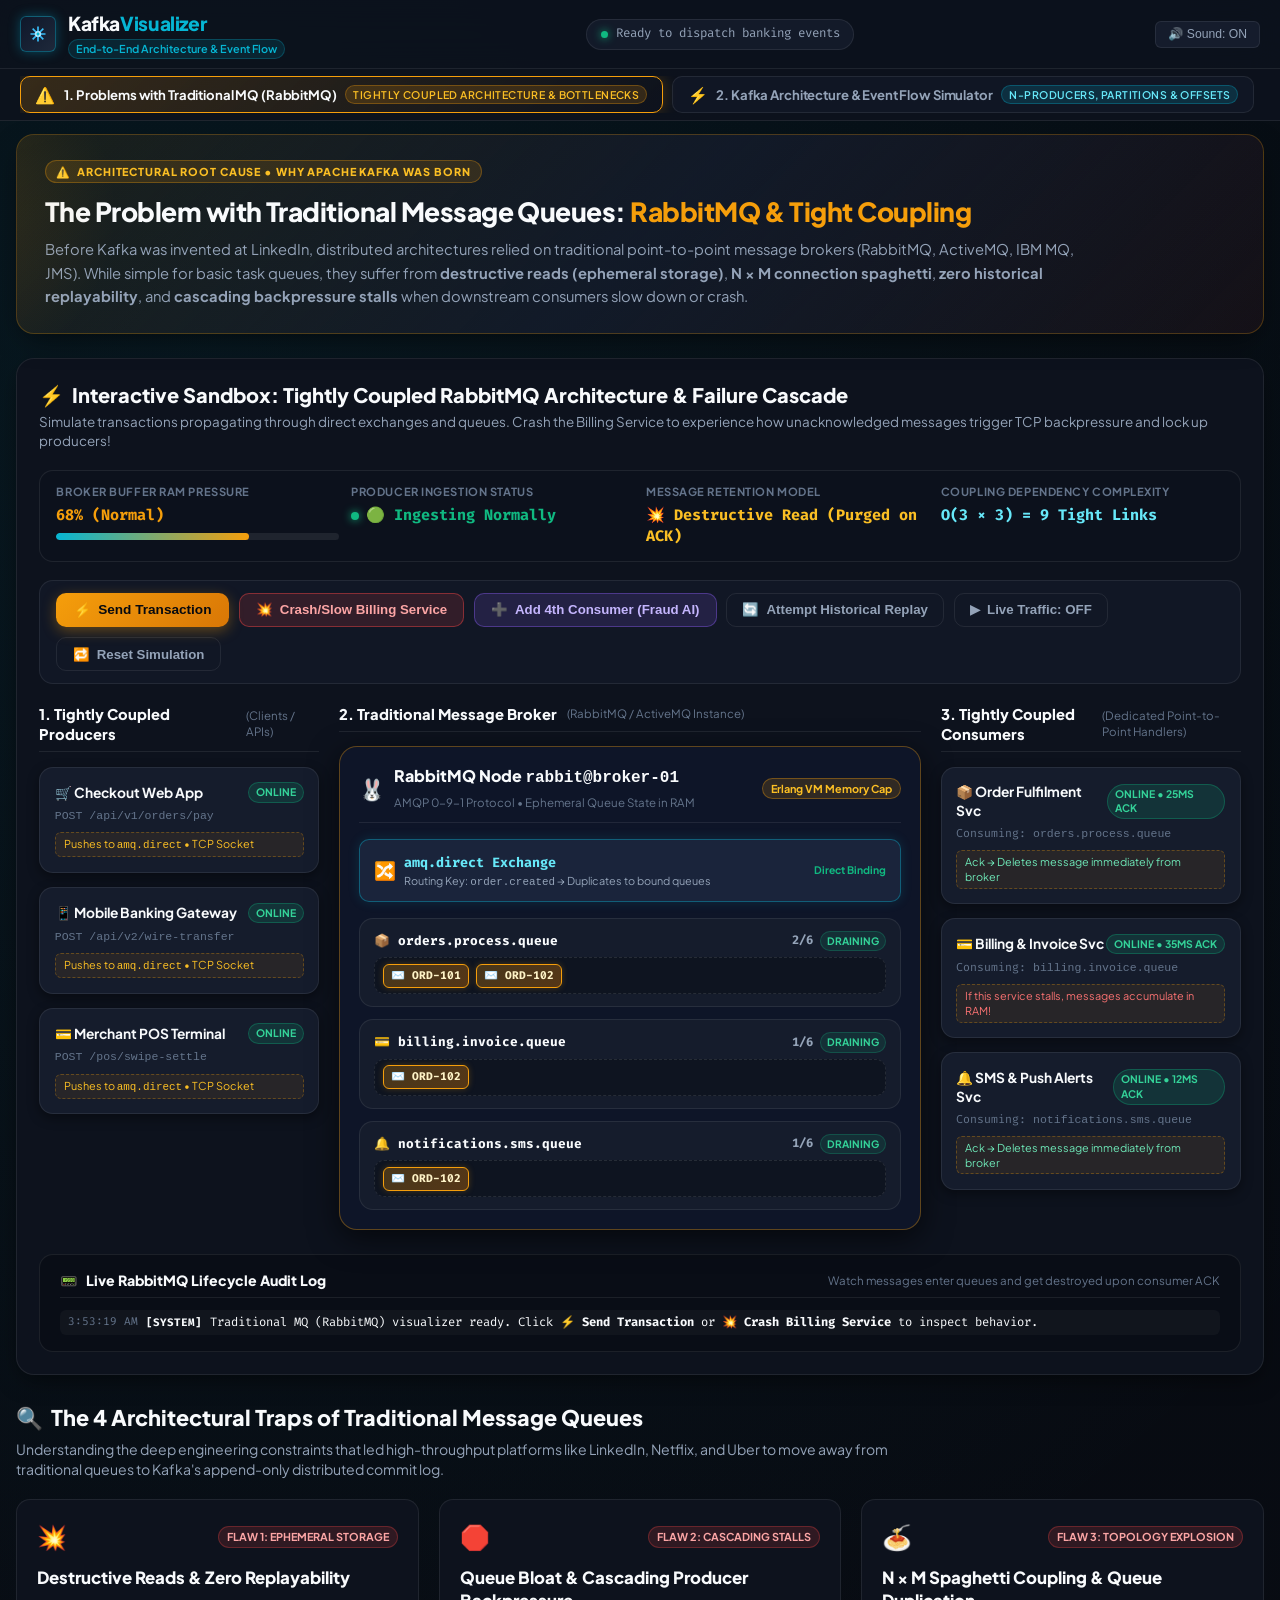
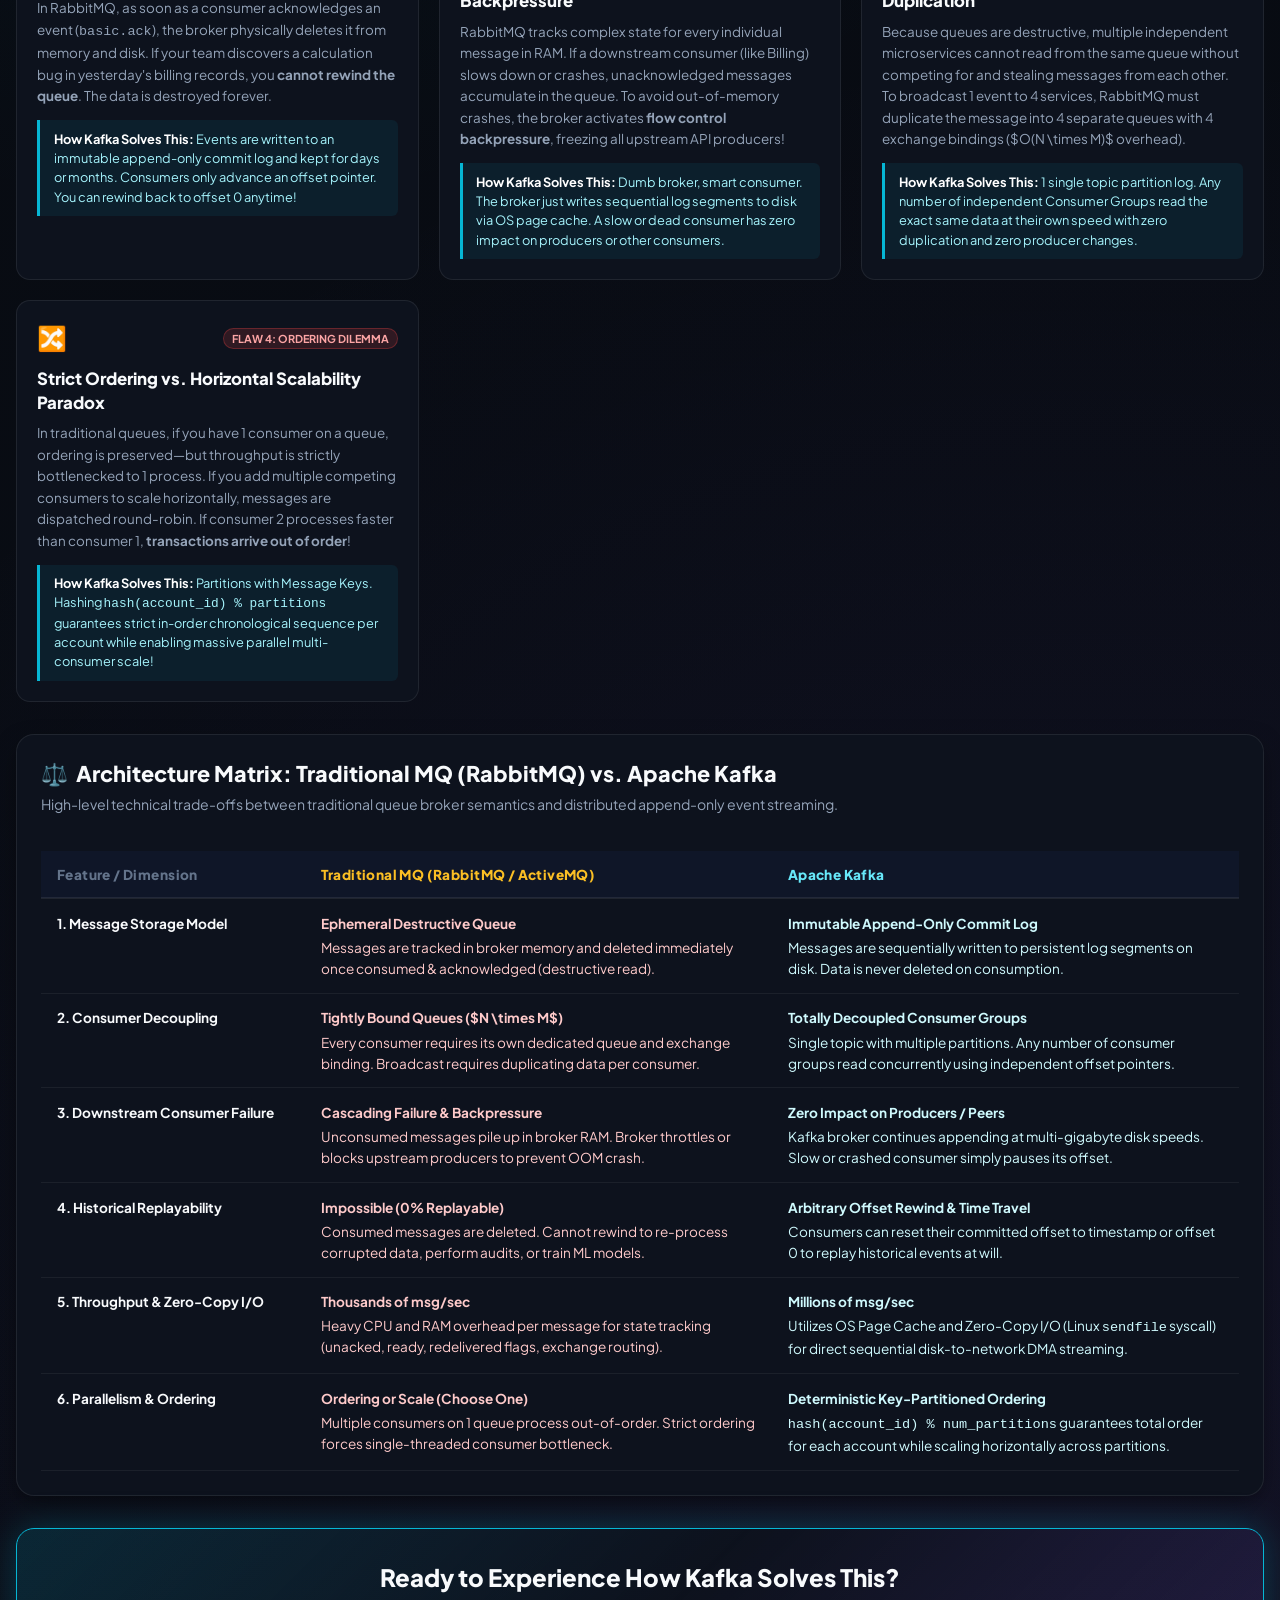
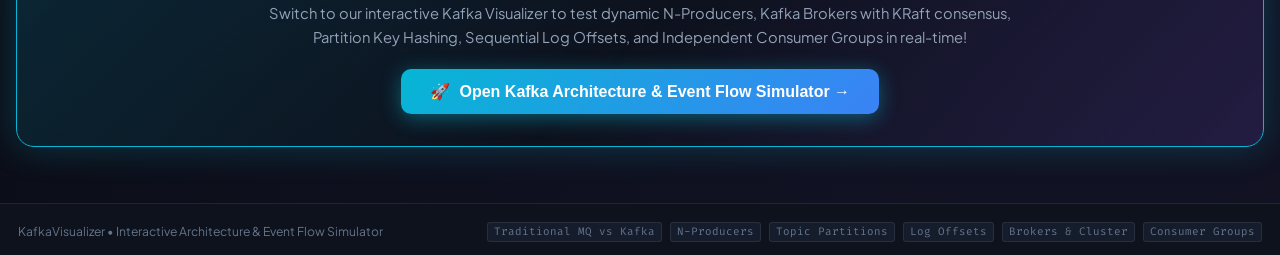
==== commit 313d392c: "Add Traditional MQ vs Kafka tab with interactive tightly-coupled architecture visualizer" ====
--- a/index.html
+++ b/index.html
@@ -40,11 +40,509 @@
     </div>
   </header>
 
+  <!-- Top Navigation Tabs -->
+  <nav class="main-tabs-nav" id="main-tabs-nav" aria-label="Architecture Comparison & Simulation Views">
+    <div class="tabs-nav-container">
+      <button class="nav-tab-btn active" data-view="view-traditional-mq" id="tab-btn-mq" title="The Architectural Crisis: Why Traditional Message Queues Break at Scale">
+        <span class="tab-icon">⚠️</span>
+        <span class="tab-title">1. Problems with Traditional MQ (RabbitMQ)</span>
+        <span class="tab-pill pill-warn">Tightly Coupled Architecture &amp; Bottlenecks</span>
+      </button>
+      <button class="nav-tab-btn" data-view="view-kafka-simulator" id="tab-btn-kafka" title="The Distributed Log Solution: Apache Kafka Architecture & Event Flow Simulator">
+        <span class="tab-icon">⚡</span>
+        <span class="tab-title">2. Kafka Architecture &amp; Event Flow Simulator</span>
+        <span class="tab-pill pill-cyan">N-Producers, Partitions &amp; Offsets</span>
+      </button>
+      <button class="nav-tab-btn" data-view="view-syntax-cheatsheet" id="tab-btn-syntax" title="Production Syntax, CLI Commands & Operational Runbooks">
+        <span class="tab-icon">📋</span>
+        <span class="tab-title">3. Commands &amp; Cheat Sheet</span>
+        <span class="tab-pill pill-blue">CLI, Java, Python &amp; Ops</span>
+      </button>
+    </div>
+  </nav>
+
   <!-- Main Container -->
   <main class="main-content">
 
-    <!-- Cluster Config & Dynamic Sizer Toolbar -->
-    <section class="config-toolbar">
+    <!-- ====================================================================
+         VIEW 1: TRADITIONAL MQ (RABBITMQ) & TIGHTLY COUPLED ARCHITECTURE
+         ==================================================================== -->
+    <div class="view-section active" id="view-traditional-mq">
+      
+      <!-- Hero & Context Banner -->
+      <section class="tmq-hero">
+        <div class="tmq-hero-eyebrow">
+          <span>⚠️</span> Architectural Root Cause &bull; Why Apache Kafka Was Born
+        </div>
+        <h2>The Problem with Traditional Message Queues: <span>RabbitMQ &amp; Tight Coupling</span></h2>
+        <p>
+          Before Kafka was invented at LinkedIn, distributed architectures relied on traditional point-to-point message brokers 
+          (RabbitMQ, ActiveMQ, IBM MQ, JMS). While simple for basic task queues, they suffer from 
+          <strong>destructive reads (ephemeral storage)</strong>, <strong>N &times; M connection spaghetti</strong>, 
+          <strong>zero historical replayability</strong>, and <strong>cascading backpressure stalls</strong> when downstream consumers slow down or crash.
+        </p>
+      </section>
+
+      <!-- Interactive Tightly Coupled MQ Visual Simulator Sandbox -->
+      <section class="tmq-simulator-section">
+        
+        <div class="tmq-sim-header">
+          <div class="tmq-sim-title-group">
+            <h3><span>⚡</span> Interactive Sandbox: Tightly Coupled RabbitMQ Architecture &amp; Failure Cascade</h3>
+            <p>Simulate transactions propagating through direct exchanges and queues. Crash the Billing Service to experience how unacknowledged messages trigger TCP backpressure and lock up producers!</p>
+          </div>
+        </div>
+
+        <!-- Architectural Metrics HUD -->
+        <div class="tmq-hud-bar">
+          <div class="tmq-hud-item">
+            <span class="tmq-hud-label">Broker Buffer RAM Pressure</span>
+            <div class="tmq-hud-value" id="tmq-metric-memory">24% (Normal)</div>
+            <div class="tmq-gauge-track">
+              <div class="tmq-gauge-fill" id="tmq-gauge-fill"></div>
+            </div>
+          </div>
+          <div class="tmq-hud-item">
+            <span class="tmq-hud-label">Producer Ingestion Status</span>
+            <div class="tmq-hud-value" id="tmq-metric-producer-status">
+              <span class="tmq-dot dot-green"></span> 🟢 Ingesting Normally
+            </div>
+          </div>
+          <div class="tmq-hud-item">
+            <span class="tmq-hud-label">Message Retention Model</span>
+            <div class="tmq-hud-value" id="tmq-metric-retention" style="color: #FBBF24;">
+              💥 Destructive Read (Purged on ACK)
+            </div>
+          </div>
+          <div class="tmq-hud-item">
+            <span class="tmq-hud-label">Coupling Dependency Complexity</span>
+            <div class="tmq-hud-value" id="tmq-metric-coupling" style="color: #67E8F9;">
+              O(3 &times; 3) = 9 Tight Links
+            </div>
+          </div>
+        </div>
+
+        <!-- Interactive Action Toolbar -->
+        <div class="tmq-toolbar">
+          <button id="tmq-btn-send" class="btn-tmq-primary" title="Publish an order transaction to amq.direct exchange">
+            <span>⚡</span> Send Transaction
+          </button>
+          <button id="tmq-btn-crash" class="btn-tmq-danger" title="Simulate a crash or slow processing in Billing & Invoicing Service">
+            <span>💥</span> Crash/Slow Billing Service
+          </button>
+          <button id="tmq-btn-add-consumer" class="btn-tmq-purple" title="Show how adding a 4th consumer requires duplicate queues and rewiring">
+            <span>➕</span> Add 4th Consumer (Fraud AI)
+          </button>
+          <button id="tmq-btn-replay" class="btn-tmq-outline" title="Try to replay historical messages like in an audit or bug fix">
+            <span>🔄</span> Attempt Historical Replay
+          </button>
+          <button id="tmq-btn-auto" class="btn-tmq-outline" title="Stream continuous simulated orders">
+            <span>▶</span> Live Traffic: OFF
+          </button>
+          <button id="tmq-btn-reset" class="btn-tmq-outline" title="Reset all queues and restore normal state">
+            <span>🔁</span> Reset Simulation
+          </button>
+        </div>
+
+        <!-- Dynamic Real-Time Alert Banner -->
+        <div class="tmq-alert-banner" id="tmq-alert-banner">
+          <div class="tmq-alert-inner">
+            <span class="tmq-alert-icon">🛑</span>
+            <div class="tmq-alert-content">
+              <h4 id="tmq-alert-title">RabbitMQ Backpressure Triggered!</h4>
+              <p id="tmq-alert-desc">Because the Billing Service crashed, unacknowledged messages filled up the queue buffer and exceeded the RabbitMQ High Memory Watermark.</p>
+            </div>
+          </div>
+          <button class="tmq-close-alert-btn" id="tmq-close-alert">&times;</button>
+        </div>
+
+        <!-- The 3-Tier Traditional MQ Arena Grid -->
+        <div class="tmq-arena-grid">
+          
+          <!-- TIER 1: PRODUCERS -->
+          <div class="tmq-tier-col">
+            <div class="tmq-tier-header">
+              <h4>1. Tightly Coupled Producers</h4>
+              <span>(Clients / APIs)</span>
+            </div>
+
+            <!-- Producer 1 -->
+            <div class="tmq-prod-node" id="tmq-prod-1" data-name="Checkout Web App">
+              <div class="tmq-node-top">
+                <span class="tmq-node-name">🛒 Checkout Web App</span>
+                <span class="tmq-prod-status-tag tag-online">ONLINE</span>
+              </div>
+              <div class="tmq-node-sub"><code>POST /api/v1/orders/pay</code></div>
+              <span class="tmq-coupling-pill">Pushes to <code>amq.direct</code> &bull; TCP Socket</span>
+            </div>
+
+            <!-- Producer 2 -->
+            <div class="tmq-prod-node" id="tmq-prod-2" data-name="Mobile Banking Gateway">
+              <div class="tmq-node-top">
+                <span class="tmq-node-name">📱 Mobile Banking Gateway</span>
+                <span class="tmq-prod-status-tag tag-online">ONLINE</span>
+              </div>
+              <div class="tmq-node-sub"><code>POST /api/v2/wire-transfer</code></div>
+              <span class="tmq-coupling-pill">Pushes to <code>amq.direct</code> &bull; TCP Socket</span>
+            </div>
+
+            <!-- Producer 3 -->
+            <div class="tmq-prod-node" id="tmq-prod-3" data-name="Merchant POS Terminal">
+              <div class="tmq-node-top">
+                <span class="tmq-node-name">💳 Merchant POS Terminal</span>
+                <span class="tmq-prod-status-tag tag-online">ONLINE</span>
+              </div>
+              <div class="tmq-node-sub"><code>POST /pos/swipe-settle</code></div>
+              <span class="tmq-coupling-pill">Pushes to <code>amq.direct</code> &bull; TCP Socket</span>
+            </div>
+          </div>
+
+          <!-- TIER 2: TRADITIONAL BROKER (RabbitMQ / Exchange & Queues) -->
+          <div class="tmq-tier-col">
+            <div class="tmq-tier-header">
+              <h4>2. Traditional Message Broker</h4>
+              <span>(RabbitMQ / ActiveMQ Instance)</span>
+            </div>
+
+            <div class="tmq-broker-box">
+              <div class="tmq-broker-header">
+                <div class="tmq-broker-title">
+                  <span class="tmq-broker-icon">🐰</span>
+                  <div>
+                    <h4>RabbitMQ Node <code>rabbit@broker-01</code></h4>
+                    <span style="font-size: 0.72rem; color: var(--text-muted);">AMQP 0-9-1 Protocol &bull; Ephemeral Queue State in RAM</span>
+                  </div>
+                </div>
+                <span class="tmq-broker-badge">Erlang VM Memory Cap</span>
+              </div>
+
+              <!-- Central Exchange -->
+              <div class="tmq-exchange-node">
+                <div class="tmq-exchange-info">
+                  <span>🔀</span>
+                  <div>
+                    <strong>amq.direct Exchange</strong>
+                    <div class="tmq-exchange-tag">Routing Key: <code>order.created</code> &rarr; Duplicates to bound queues</div>
+                  </div>
+                </div>
+                <span class="tag-commit" style="font-size: 0.65rem;">Direct Binding</span>
+              </div>
+
+              <!-- Queues Stack -->
+              <div class="tmq-queues-stack">
+                
+                <!-- Queue 1: Orders Queue -->
+                <div class="tmq-queue-box" id="tmq-q-orders">
+                  <div class="tmq-q-header">
+                    <span class="tmq-q-name">📦 orders.process.queue</span>
+                    <div class="tmq-q-meta">
+                      <span class="tmq-q-count">2/6</span>
+                      <span class="tmq-q-badge badge-healthy">DRAINING</span>
+                    </div>
+                  </div>
+                  <div class="tmq-queue-slots">
+                    <!-- Rendered by JS -->
+                  </div>
+                </div>
+
+                <!-- Queue 2: Billing Queue (Vulnerable to Crash/Backpressure) -->
+                <div class="tmq-queue-box" id="tmq-q-billing">
+                  <div class="tmq-q-header">
+                    <span class="tmq-q-name">💳 billing.invoice.queue</span>
+                    <div class="tmq-q-meta">
+                      <span class="tmq-q-count">1/6</span>
+                      <span class="tmq-q-badge badge-healthy">DRAINING</span>
+                    </div>
+                  </div>
+                  <div class="tmq-queue-slots">
+                    <!-- Rendered by JS -->
+                  </div>
+                </div>
+
+                <!-- Queue 3: Notifications Queue -->
+                <div class="tmq-queue-box" id="tmq-q-notify">
+                  <div class="tmq-q-header">
+                    <span class="tmq-q-name">🔔 notifications.sms.queue</span>
+                    <div class="tmq-q-meta">
+                      <span class="tmq-q-count">1/6</span>
+                      <span class="tmq-q-badge badge-healthy">DRAINING</span>
+                    </div>
+                  </div>
+                  <div class="tmq-queue-slots">
+                    <!-- Rendered by JS -->
+                  </div>
+                </div>
+
+                <!-- Queue 4: Fraud Detection (Revealed when 4th consumer is added) -->
+                <div class="tmq-queue-box" id="tmq-q-fraud" style="display: none;">
+                  <div class="tmq-q-header">
+                    <span class="tmq-q-name">🛡️ fraud.detection.queue</span>
+                    <div class="tmq-q-meta">
+                      <span class="tmq-q-count">0/6</span>
+                      <span class="tmq-q-badge badge-healthy">DRAINING</span>
+                    </div>
+                  </div>
+                  <div class="tmq-queue-slots">
+                    <!-- Rendered by JS -->
+                  </div>
+                </div>
+
+              </div>
+            </div>
+          </div>
+
+          <!-- TIER 3: TIGHTLY COUPLED CONSUMERS -->
+          <div class="tmq-tier-col">
+            <div class="tmq-tier-header">
+              <h4>3. Tightly Coupled Consumers</h4>
+              <span>(Dedicated Point-to-Point Handlers)</span>
+            </div>
+
+            <!-- Consumer 1 -->
+            <div class="tmq-c-node" id="tmq-node-c-order">
+              <div class="tmq-node-top">
+                <span class="tmq-node-name">📦 Order Fulfilment Svc</span>
+                <span class="tmq-c-status status-online">ONLINE &bull; 25ms ACK</span>
+              </div>
+              <div class="tmq-node-sub">Consuming: <code>orders.process.queue</code></div>
+              <span class="tmq-coupling-pill" style="color: #6EE7B7;">Ack &rarr; Deletes message immediately from broker</span>
+            </div>
+
+            <!-- Consumer 2 (Billing - Can be crashed) -->
+            <div class="tmq-c-node" id="tmq-node-c-billing">
+              <div class="tmq-node-top">
+                <span class="tmq-node-name">💳 Billing &amp; Invoice Svc</span>
+                <span class="tmq-c-status status-online">ONLINE &bull; 35ms ACK</span>
+              </div>
+              <div class="tmq-node-sub">Consuming: <code>billing.invoice.queue</code></div>
+              <span class="tmq-coupling-pill" style="color: #F87171;">If this service stalls, messages accumulate in RAM!</span>
+            </div>
+
+            <!-- Consumer 3 -->
+            <div class="tmq-c-node" id="tmq-node-c-notify">
+              <div class="tmq-node-top">
+                <span class="tmq-node-name">🔔 SMS &amp; Push Alerts Svc</span>
+                <span class="tmq-c-status status-online">ONLINE &bull; 12ms ACK</span>
+              </div>
+              <div class="tmq-node-sub">Consuming: <code>notifications.sms.queue</code></div>
+              <span class="tmq-coupling-pill" style="color: #6EE7B7;">Ack &rarr; Deletes message immediately from broker</span>
+            </div>
+
+            <!-- Consumer 4 (Dynamically Added) -->
+            <div class="tmq-c-node" id="tmq-node-c-fraud" style="display: none;">
+              <div class="tmq-node-top">
+                <span class="tmq-node-name">🛡️ ML Fraud Detection AI</span>
+                <span class="tmq-c-status status-online">ONLINE &bull; 75ms ACK</span>
+              </div>
+              <div class="tmq-node-sub">Consuming: <code>fraud.detection.queue</code></div>
+              <span class="tmq-coupling-pill" style="color: #C4B5FD;">Required duplicate queue + new exchange binding!</span>
+            </div>
+          </div>
+
+        </div>
+
+        <!-- Real-Time Event Audit Console for Traditional MQ -->
+        <div class="tmq-feed-card">
+          <div class="tmq-feed-header">
+            <h4><span>📟</span> Live RabbitMQ Lifecycle Audit Log</h4>
+            <span style="font-size: 0.72rem; color: var(--text-muted);">Watch messages enter queues and get destroyed upon consumer ACK</span>
+          </div>
+          <ul class="tmq-feed-list" id="tmq-feed-list">
+            <!-- Dynamically populated by traditional-mq.js -->
+          </ul>
+        </div>
+
+      </section>
+
+      <!-- The 4 Fundamental Flaws of Traditional Message Queues -->
+      <section class="tmq-comparison-section">
+        <h3 class="tmq-sec-title"><span>🔍</span> The 4 Architectural Traps of Traditional Message Queues</h3>
+        <p class="tmq-sec-desc">
+          Understanding the deep engineering constraints that led high-throughput platforms like LinkedIn, Netflix, and Uber 
+          to move away from traditional queues to Kafka's append-only distributed commit log.
+        </p>
+
+        <div class="tmq-cards-grid">
+          
+          <!-- Flaw 1 -->
+          <div class="tmq-flaw-card">
+            <div class="tmq-flaw-icon-row">
+              <span class="tmq-flaw-icon">💥</span>
+              <span class="tmq-flaw-badge">Flaw 1: Ephemeral Storage</span>
+            </div>
+            <h4>Destructive Reads &amp; Zero Replayability</h4>
+            <p>
+              In RabbitMQ, as soon as a consumer acknowledges an event (<code>basic.ack</code>), the broker physically deletes it from memory and disk. 
+              If your team discovers a calculation bug in yesterday's billing records, you <strong>cannot rewind the queue</strong>. The data is destroyed forever.
+            </p>
+            <div class="tmq-flaw-fix">
+              <strong>How Kafka Solves This:</strong> Events are written to an immutable append-only commit log and kept for days or months. Consumers only advance an offset pointer. You can rewind back to offset 0 anytime!
+            </div>
+          </div>
+
+          <!-- Flaw 2 -->
+          <div class="tmq-flaw-card">
+            <div class="tmq-flaw-icon-row">
+              <span class="tmq-flaw-icon">🛑</span>
+              <span class="tmq-flaw-badge">Flaw 2: Cascading Stalls</span>
+            </div>
+            <h4>Queue Bloat &amp; Cascading Producer Backpressure</h4>
+            <p>
+              RabbitMQ tracks complex state for every individual message in RAM. If a downstream consumer (like Billing) slows down or crashes, 
+              unacknowledged messages accumulate in the queue. To avoid out-of-memory crashes, the broker activates 
+              <strong>flow control backpressure</strong>, freezing all upstream API producers!
+            </p>
+            <div class="tmq-flaw-fix">
+              <strong>How Kafka Solves This:</strong> Dumb broker, smart consumer. The broker just writes sequential log segments to disk via OS page cache. A slow or dead consumer has zero impact on producers or other consumers.
+            </div>
+          </div>
+
+          <!-- Flaw 3 -->
+          <div class="tmq-flaw-card">
+            <div class="tmq-flaw-icon-row">
+              <span class="tmq-flaw-icon">🍝</span>
+              <span class="tmq-flaw-badge">Flaw 3: Topology Explosion</span>
+            </div>
+            <h4>N &times; M Spaghetti Coupling &amp; Queue Duplication</h4>
+            <p>
+              Because queues are destructive, multiple independent microservices cannot read from the same queue without competing for and stealing messages from each other. 
+              To broadcast 1 event to 4 services, RabbitMQ must duplicate the message into 4 separate queues with 4 exchange bindings ($O(N \times M)$ overhead).
+            </p>
+            <div class="tmq-flaw-fix">
+              <strong>How Kafka Solves This:</strong> 1 single topic partition log. Any number of independent Consumer Groups read the exact same data at their own speed with zero duplication and zero producer changes.
+            </div>
+          </div>
+
+          <!-- Flaw 4 -->
+          <div class="tmq-flaw-card">
+            <div class="tmq-flaw-icon-row">
+              <span class="tmq-flaw-icon">🔀</span>
+              <span class="tmq-flaw-badge">Flaw 4: Ordering Dilemma</span>
+            </div>
+            <h4>Strict Ordering vs. Horizontal Scalability Paradox</h4>
+            <p>
+              In traditional queues, if you have 1 consumer on a queue, ordering is preserved—but throughput is strictly bottlenecked to 1 process. 
+              If you add multiple competing consumers to scale horizontally, messages are dispatched round-robin. If consumer 2 processes faster than consumer 1, 
+              <strong>transactions arrive out of order</strong>!
+            </p>
+            <div class="tmq-flaw-fix">
+              <strong>How Kafka Solves This:</strong> Partitions with Message Keys. Hashing <code>hash(account_id) % partitions</code> guarantees strict in-order chronological sequence per account while enabling massive parallel multi-consumer scale!
+            </div>
+          </div>
+
+        </div>
+      </section>
+
+      <!-- Side-by-Side Comprehensive Comparison Matrix -->
+      <section class="tmq-matrix-card">
+        <h3 class="tmq-sec-title"><span>⚖️</span> Architecture Matrix: Traditional MQ (RabbitMQ) vs. Apache Kafka</h3>
+        <p class="tmq-sec-desc">
+          High-level technical trade-offs between traditional queue broker semantics and distributed append-only event streaming.
+        </p>
+
+        <div style="overflow-x: auto;">
+          <table class="tmq-matrix-table">
+            <thead>
+              <tr>
+                <th>Feature / Dimension</th>
+                <th>Traditional MQ (RabbitMQ / ActiveMQ)</th>
+                <th>Apache Kafka</th>
+              </tr>
+            </thead>
+            <tbody>
+              <tr>
+                <td><strong>1. Message Storage Model</strong></td>
+                <td class="tmq-col-bad">
+                  <strong>Ephemeral Destructive Queue</strong>
+                  Messages are tracked in broker memory and deleted immediately once consumed &amp; acknowledged (destructive read).
+                </td>
+                <td class="tmq-col-good">
+                  <strong>Immutable Append-Only Commit Log</strong>
+                  Messages are sequentially written to persistent log segments on disk. Data is never deleted on consumption.
+                </td>
+              </tr>
+              <tr>
+                <td><strong>2. Consumer Decoupling</strong></td>
+                <td class="tmq-col-bad">
+                  <strong>Tightly Bound Queues ($N \times M$)</strong>
+                  Every consumer requires its own dedicated queue and exchange binding. Broadcast requires duplicating data per consumer.
+                </td>
+                <td class="tmq-col-good">
+                  <strong>Totally Decoupled Consumer Groups</strong>
+                  Single topic with multiple partitions. Any number of consumer groups read concurrently using independent offset pointers.
+                </td>
+              </tr>
+              <tr>
+                <td><strong>3. Downstream Consumer Failure</strong></td>
+                <td class="tmq-col-bad">
+                  <strong>Cascading Failure &amp; Backpressure</strong>
+                  Unconsumed messages pile up in broker RAM. Broker throttles or blocks upstream producers to prevent OOM crash.
+                </td>
+                <td class="tmq-col-good">
+                  <strong>Zero Impact on Producers / Peers</strong>
+                  Kafka broker continues appending at multi-gigabyte disk speeds. Slow or crashed consumer simply pauses its offset.
+                </td>
+              </tr>
+              <tr>
+                <td><strong>4. Historical Replayability</strong></td>
+                <td class="tmq-col-bad">
+                  <strong>Impossible (0% Replayable)</strong>
+                  Consumed messages are deleted. Cannot rewind to re-process corrupted data, perform audits, or train ML models.
+                </td>
+                <td class="tmq-col-good">
+                  <strong>Arbitrary Offset Rewind &amp; Time Travel</strong>
+                  Consumers can reset their committed offset to timestamp or offset 0 to replay historical events at will.
+                </td>
+              </tr>
+              <tr>
+                <td><strong>5. Throughput &amp; Zero-Copy I/O</strong></td>
+                <td class="tmq-col-bad">
+                  <strong>Thousands of msg/sec</strong>
+                  Heavy CPU and RAM overhead per message for state tracking (unacked, ready, redelivered flags, exchange routing).
+                </td>
+                <td class="tmq-col-good">
+                  <strong>Millions of msg/sec</strong>
+                  Utilizes OS Page Cache and Zero-Copy I/O (Linux <code>sendfile</code> syscall) for direct sequential disk-to-network DMA streaming.
+                </td>
+              </tr>
+              <tr>
+                <td><strong>6. Parallelism &amp; Ordering</strong></td>
+                <td class="tmq-col-bad">
+                  <strong>Ordering or Scale (Choose One)</strong>
+                  Multiple consumers on 1 queue process out-of-order. Strict ordering forces single-threaded consumer bottleneck.
+                </td>
+                <td class="tmq-col-good">
+                  <strong>Deterministic Key-Partitioned Ordering</strong>
+                  <code>hash(account_id) % num_partitions</code> guarantees total order for each account while scaling horizontally across partitions.
+                </td>
+              </tr>
+            </tbody>
+          </table>
+        </div>
+      </section>
+
+      <!-- Jump to Kafka Visualizer Hero CTA -->
+      <section class="tmq-jump-cta">
+        <h3>Ready to Experience How Kafka Solves This?</h3>
+        <p>
+          Switch to our interactive Kafka Visualizer to test dynamic N-Producers, Kafka Brokers with KRaft consensus, 
+          Partition Key Hashing, Sequential Log Offsets, and Independent Consumer Groups in real-time!
+        </p>
+        <button class="btn-cta-launch btn-jump-to-kafka">
+          <span>🚀</span> Open Kafka Architecture &amp; Event Flow Simulator &rarr;
+        </button>
+      </section>
+
+    </div><!-- /#view-traditional-mq -->
+
+
+    <!-- ====================================================================
+         VIEW 2: KAFKA ARCHITECTURE & EVENT FLOW SIMULATOR (EXISTING CORE)
+         ==================================================================== -->
+    <div class="view-section" id="view-kafka-simulator">
+
+      <!-- Cluster Config & Dynamic Sizer Toolbar -->
+      <section class="config-toolbar">
       <div class="config-grid">
         
         <!-- Dynamic N Producers -->
@@ -305,16 +803,58 @@
       </div>
     </section>
 
-    <div id="syntax-placeholder">
-  <button id="load-syntax-btn" class="syntax-load-btn">Show Kafka Syntax Cheat Sheet</button>
-</div>
+    </div><!-- /#view-kafka-simulator -->
+
+    <!-- ====================================================================
+         VIEW 3: SYNTAX, RUNBOOKS & TROUBLESHOOTING CHEAT SHEET
+         ==================================================================== -->
+    <div class="view-section" id="view-syntax-cheatsheet">
+      <div id="syntax-placeholder">
+        <button id="load-syntax-btn" class="syntax-load-btn">Show Kafka Syntax Cheat Sheet</button>
+      </div>
+    </div>
 
   </main>
+
+  <!-- Modal: Destructive Read / Replay Error Demonstration -->
+  <div class="tmq-modal-overlay" id="tmq-replay-modal">
+    <div class="tmq-modal-dialog">
+      <div class="tmq-modal-header">
+        <span class="tmq-modal-icon">🚫</span>
+        <div>
+          <h3>Operation Denied: Destructive Read Violation</h3>
+          <p>Traditional Message Queue (RabbitMQ / AMQP 0-9-1)</p>
+        </div>
+      </div>
+      <div class="tmq-modal-body">
+        <p>
+          In RabbitMQ, as soon as a consumer issues <code>basic.ack</code>, the broker <strong>physically deletes and frees the message memory</strong>.
+        </p>
+        <div class="tmq-modal-code">
+          ERROR [404]: Messages ORD-101 through ORD-105 have already been acknowledged and purged from queue 'billing.invoice.queue'.
+          Offset pointers do NOT exist in RabbitMQ. Historical rewind is physically impossible.
+        </div>
+        <p>
+          If your downstream billing logic had a bug, or an auditor requests yesterday's transaction stream, 
+          <strong>you cannot replay it from RabbitMQ</strong>.
+        </p>
+        <p style="margin-top: 0.6rem; color: #A5F3FC;">
+          💡 <strong>In Apache Kafka:</strong> Messages are appended to an immutable commit log. You can simply reset your consumer group's offset 
+          (<code>--to-offset 0</code> or <code>--to-datetime "yesterday"</code>) and replay millions of events without affecting any other microservice!
+        </p>
+      </div>
+      <div class="tmq-modal-actions">
+        <button class="btn btn-ghost" id="tmq-close-replay-modal">Close</button>
+        <button class="btn btn-primary btn-jump-to-kafka">See How Kafka Enables Replay &rarr;</button>
+      </div>
+    </div>
+  </div>
 
   <footer class="app-footer">
     <div class="footer-container">
       <p>KafkaVisualizer &bull; Interactive Architecture & Event Flow Simulator</p>
       <div class="footer-tags">
+        <span>Traditional MQ vs Kafka</span>
         <span>N-Producers</span>
         <span>Topic Partitions</span>
         <span>Log Offsets</span>
@@ -325,6 +865,7 @@
   </footer>
 
   <script src="app.js"></script>
+  <script src="traditional-mq.js"></script>
   <script src="syntax.js"></script>
 </body>
 </html>
--- a/styles.css
+++ b/styles.css
@@ -1433,3 +1433,1202 @@
   .syntax-search-input { width: 100%; }
 }
 
+/* ==========================================================================
+   Top-Level Tab Navigation System
+   ========================================================================== */
+
+.main-tabs-nav {
+  position: sticky;
+  top: 56px;
+  z-index: 95;
+  background: rgba(13, 18, 29, 0.95);
+  backdrop-filter: blur(14px);
+  border-bottom: 1px solid var(--border-subtle);
+  padding: 0.4rem 1.25rem;
+}
+
+.tabs-nav-container {
+  max-width: 1720px;
+  margin: 0 auto;
+  display: flex;
+  align-items: center;
+  gap: 0.6rem;
+  overflow-x: auto;
+  scrollbar-width: none;
+}
+.tabs-nav-container::-webkit-scrollbar { display: none; }
+
+.nav-tab-btn {
+  display: inline-flex;
+  align-items: center;
+  gap: 0.55rem;
+  background: rgba(21, 28, 44, 0.6);
+  border: 1px solid var(--border-subtle);
+  border-radius: var(--radius-md);
+  padding: 0.45rem 0.9rem;
+  color: var(--text-secondary);
+  font-family: var(--font-sans);
+  font-size: 0.82rem;
+  font-weight: 600;
+  cursor: pointer;
+  transition: all 0.22s cubic-bezier(0.4, 0, 0.2, 1);
+  white-space: nowrap;
+  position: relative;
+}
+
+.nav-tab-btn:hover {
+  background: rgba(30, 41, 64, 0.9);
+  color: var(--text-primary);
+  border-color: rgba(255, 255, 255, 0.16);
+  transform: translateY(-1px);
+}
+
+.nav-tab-btn.active {
+  background: linear-gradient(135deg, rgba(6, 182, 212, 0.16), rgba(13, 18, 29, 0.95));
+  border-color: var(--color-cyan);
+  color: var(--text-primary);
+  box-shadow: 0 0 16px rgba(6, 182, 212, 0.25);
+}
+
+.nav-tab-btn.active#tab-btn-mq {
+  background: linear-gradient(135deg, rgba(245, 158, 11, 0.18), rgba(13, 18, 29, 0.95));
+  border-color: var(--color-amber);
+  box-shadow: 0 0 16px rgba(245, 158, 11, 0.25);
+}
+
+.nav-tab-btn .tab-icon {
+  font-size: 1rem;
+}
+
+.nav-tab-btn .tab-title {
+  font-weight: 700;
+  letter-spacing: -0.01em;
+}
+
+.tab-pill {
+  font-size: 0.66rem;
+  font-weight: 600;
+  padding: 2px 7px;
+  border-radius: 999px;
+  text-transform: uppercase;
+  letter-spacing: 0.04em;
+}
+
+.tab-pill.pill-warn {
+  background: rgba(245, 158, 11, 0.16);
+  color: #FBBF24;
+  border: 1px solid rgba(245, 158, 11, 0.3);
+}
+
+.tab-pill.pill-cyan {
+  background: rgba(6, 182, 212, 0.16);
+  color: #67E8F9;
+  border: 1px solid rgba(6, 182, 212, 0.3);
+}
+
+.tab-pill.pill-blue {
+  background: rgba(59, 130, 246, 0.16);
+  color: #93C5FD;
+  border: 1px solid rgba(59, 130, 246, 0.3);
+}
+
+/* View Sections Toggle */
+.view-section {
+  display: none;
+  animation: fadeInView 0.25s ease-out forwards;
+}
+
+.view-section.active {
+  display: block;
+}
+
+@keyframes fadeInView {
+  from { opacity: 0; transform: translateY(6px); }
+  to { opacity: 1; transform: translateY(0); }
+}
+
+/* ==========================================================================
+   Traditional MQ vs Kafka - View Styles
+   ========================================================================== */
+
+.tmq-hero {
+  margin-bottom: 1.5rem;
+  background: linear-gradient(135deg, rgba(245, 158, 11, 0.08) 0%, rgba(21, 28, 44, 0.8) 50%, rgba(239, 68, 68, 0.06) 100%);
+  border: 1px solid rgba(245, 158, 11, 0.25);
+  border-radius: var(--radius-xl);
+  padding: 1.5rem 1.75rem;
+  box-shadow: 0 10px 30px -10px rgba(0, 0, 0, 0.7);
+  position: relative;
+  overflow: hidden;
+}
+
+.tmq-hero::before {
+  content: '';
+  position: absolute;
+  top: -50%;
+  left: -20%;
+  width: 350px;
+  height: 350px;
+  background: radial-gradient(circle, rgba(245, 158, 11, 0.12) 0%, transparent 70%);
+  pointer-events: none;
+}
+
+.tmq-hero-eyebrow {
+  display: inline-flex;
+  align-items: center;
+  gap: 0.4rem;
+  font-size: 0.68rem;
+  font-weight: 800;
+  letter-spacing: 0.08em;
+  text-transform: uppercase;
+  color: #FBBF24;
+  background: rgba(245, 158, 11, 0.14);
+  border: 1px solid rgba(245, 158, 11, 0.3);
+  padding: 3px 10px;
+  border-radius: 999px;
+  margin-bottom: 0.75rem;
+}
+
+.tmq-hero h2 {
+  font-size: 1.65rem;
+  font-weight: 800;
+  letter-spacing: -0.02em;
+  color: var(--text-primary);
+  margin-bottom: 0.6rem;
+  line-height: 1.25;
+}
+
+.tmq-hero h2 span {
+  color: #F59E0B;
+}
+
+.tmq-hero p {
+  color: var(--text-secondary);
+  font-size: 0.92rem;
+  max-width: 1050px;
+  line-height: 1.6;
+}
+
+/* Traditional MQ Simulation Container */
+.tmq-simulator-section {
+  background: var(--bg-surface);
+  border: 1px solid var(--border-subtle);
+  border-radius: var(--radius-xl);
+  padding: 1.4rem;
+  margin-bottom: 1.75rem;
+  box-shadow: var(--shadow-card);
+}
+
+.tmq-sim-header {
+  display: flex;
+  align-items: flex-start;
+  justify-content: space-between;
+  flex-wrap: wrap;
+  gap: 1rem;
+  margin-bottom: 1.2rem;
+}
+
+.tmq-sim-title-group h3 {
+  font-size: 1.25rem;
+  font-weight: 800;
+  color: var(--text-primary);
+  display: flex;
+  align-items: center;
+  gap: 0.5rem;
+}
+
+.tmq-sim-title-group p {
+  font-size: 0.84rem;
+  color: var(--text-secondary);
+  margin-top: 0.25rem;
+}
+
+/* Real-Time Architectural Metrics HUD */
+.tmq-hud-bar {
+  display: grid;
+  grid-template-columns: repeat(auto-fit, minmax(220px, 1fr));
+  gap: 0.75rem;
+  background: rgba(13, 18, 29, 0.85);
+  border: 1px solid var(--border-subtle);
+  border-radius: var(--radius-lg);
+  padding: 0.85rem 1rem;
+  margin-bottom: 1.1rem;
+}
+
+.tmq-hud-item {
+  display: flex;
+  flex-direction: column;
+  gap: 0.3rem;
+}
+
+.tmq-hud-label {
+  font-size: 0.7rem;
+  font-weight: 700;
+  text-transform: uppercase;
+  letter-spacing: 0.05em;
+  color: var(--text-muted);
+}
+
+.tmq-hud-value {
+  font-size: 0.95rem;
+  font-weight: 800;
+  font-family: var(--font-mono);
+  display: flex;
+  align-items: center;
+  gap: 0.4rem;
+}
+
+.tmq-dot {
+  width: 8px;
+  height: 8px;
+  border-radius: 50%;
+  display: inline-block;
+}
+
+.dot-green {
+  background: #10B981;
+  box-shadow: 0 0 8px #10B981;
+}
+
+.dot-red {
+  background: #EF4444;
+  box-shadow: 0 0 10px #EF4444;
+  animation: pulseCrash 0.9s infinite alternate;
+}
+
+.dot-amber {
+  background: #F59E0B;
+  box-shadow: 0 0 8px #F59E0B;
+}
+
+/* Memory Progress Meter */
+.tmq-gauge-track {
+  width: 100%;
+  height: 7px;
+  background: rgba(255, 255, 255, 0.08);
+  border-radius: 999px;
+  overflow: hidden;
+  margin-top: 2px;
+}
+
+.tmq-gauge-fill {
+  height: 100%;
+  width: 24%;
+  background: linear-gradient(90deg, #10B981, #06B6D4);
+  border-radius: 999px;
+  transition: width 0.35s ease, background 0.35s ease;
+}
+
+/* Action Toolbar */
+.tmq-toolbar {
+  display: flex;
+  align-items: center;
+  flex-wrap: wrap;
+  gap: 0.6rem;
+  margin-bottom: 1.2rem;
+  padding: 0.75rem 1rem;
+  background: rgba(21, 28, 44, 0.6);
+  border: 1px solid var(--border-subtle);
+  border-radius: var(--radius-lg);
+}
+
+.btn-tmq-primary {
+  background: linear-gradient(135deg, #F59E0B, #D97706);
+  color: #070A10;
+  font-weight: 800;
+  border: none;
+  border-radius: var(--radius-md);
+  padding: 0.55rem 1.1rem;
+  cursor: pointer;
+  display: inline-flex;
+  align-items: center;
+  gap: 0.45rem;
+  font-size: 0.85rem;
+  box-shadow: 0 4px 14px rgba(245, 158, 11, 0.35);
+  transition: all 0.2s ease;
+}
+
+.btn-tmq-primary:hover {
+  transform: translateY(-1px);
+  box-shadow: 0 6px 20px rgba(245, 158, 11, 0.5);
+}
+
+.btn-tmq-danger {
+  background: rgba(239, 68, 68, 0.15);
+  border: 1px solid rgba(239, 68, 68, 0.45);
+  color: #FCA5A5;
+  font-weight: 700;
+  border-radius: var(--radius-md);
+  padding: 0.55rem 1rem;
+  cursor: pointer;
+  display: inline-flex;
+  align-items: center;
+  gap: 0.45rem;
+  font-size: 0.83rem;
+  transition: all 0.2s ease;
+}
+
+.btn-tmq-danger:hover {
+  background: rgba(239, 68, 68, 0.25);
+  border-color: #EF4444;
+  color: #FFFFFF;
+}
+
+.btn-tmq-danger.btn-recovering {
+  background: rgba(16, 185, 129, 0.2);
+  border-color: #10B981;
+  color: #6EE7B7;
+}
+
+.btn-tmq-purple {
+  background: rgba(139, 92, 246, 0.15);
+  border: 1px solid rgba(139, 92, 246, 0.4);
+  color: #C4B5FD;
+  font-weight: 700;
+  border-radius: var(--radius-md);
+  padding: 0.55rem 1rem;
+  cursor: pointer;
+  display: inline-flex;
+  align-items: center;
+  gap: 0.45rem;
+  font-size: 0.83rem;
+  transition: all 0.2s ease;
+}
+
+.btn-tmq-purple:hover {
+  background: rgba(139, 92, 246, 0.25);
+  border-color: #8B5CF6;
+  color: #FFFFFF;
+}
+
+.btn-tmq-outline {
+  background: transparent;
+  border: 1px solid var(--border-subtle);
+  color: var(--text-secondary);
+  font-weight: 600;
+  border-radius: var(--radius-md);
+  padding: 0.55rem 0.95rem;
+  cursor: pointer;
+  display: inline-flex;
+  align-items: center;
+  gap: 0.45rem;
+  font-size: 0.83rem;
+  transition: all 0.2s ease;
+}
+
+.btn-tmq-outline:hover {
+  border-color: rgba(255, 255, 255, 0.25);
+  color: var(--text-primary);
+  background: rgba(255, 255, 255, 0.04);
+}
+
+.btn-tmq-outline.btn-streaming {
+  border-color: #10B981;
+  color: #34D399;
+  background: rgba(16, 185, 129, 0.12);
+}
+
+/* Dynamic Alert Banner */
+.tmq-alert-banner {
+  display: none;
+  background: linear-gradient(135deg, rgba(239, 68, 68, 0.22), rgba(13, 18, 29, 0.95));
+  border: 1px solid #EF4444;
+  border-radius: var(--radius-lg);
+  padding: 0.9rem 1.25rem;
+  margin-bottom: 1.2rem;
+  position: relative;
+  box-shadow: 0 0 24px rgba(239, 68, 68, 0.35);
+  animation: slideDownAlert 0.3s cubic-bezier(0.16, 1, 0.3, 1) forwards;
+}
+
+.tmq-alert-banner.active {
+  display: block;
+}
+
+@keyframes slideDownAlert {
+  from { opacity: 0; transform: translateY(-8px); }
+  to { opacity: 1; transform: translateY(0); }
+}
+
+.tmq-alert-inner {
+  display: flex;
+  align-items: flex-start;
+  gap: 0.85rem;
+}
+
+.tmq-alert-icon {
+  font-size: 1.4rem;
+  flex-shrink: 0;
+  margin-top: 1px;
+}
+
+.tmq-alert-content h4 {
+  font-size: 0.95rem;
+  font-weight: 800;
+  color: #FCA5A5;
+  margin-bottom: 0.25rem;
+}
+
+.tmq-alert-content p {
+  font-size: 0.84rem;
+  color: #E2E8F0;
+  line-height: 1.5;
+}
+
+.tmq-close-alert-btn {
+  position: absolute;
+  top: 0.65rem;
+  right: 0.75rem;
+  background: none;
+  border: none;
+  color: #FCA5A5;
+  font-size: 1.1rem;
+  cursor: pointer;
+  padding: 2px 6px;
+  border-radius: var(--radius-sm);
+}
+.tmq-close-alert-btn:hover { background: rgba(239, 68, 68, 0.3); color: #FFF; }
+
+/* The 3-Tier Traditional MQ Arena Grid */
+.tmq-arena-grid {
+  display: grid;
+  grid-template-columns: 280px 1fr 300px;
+  gap: 1.25rem;
+  margin-bottom: 1.5rem;
+}
+
+@media (max-width: 1200px) {
+  .tmq-arena-grid {
+    grid-template-columns: 1fr;
+  }
+}
+
+.tmq-tier-col {
+  display: flex;
+  flex-direction: column;
+  gap: 0.9rem;
+}
+
+.tmq-tier-header {
+  display: flex;
+  align-items: center;
+  gap: 0.6rem;
+  padding-bottom: 0.4rem;
+  border-bottom: 1px solid var(--border-subtle);
+}
+
+.tmq-tier-header h4 {
+  font-size: 0.92rem;
+  font-weight: 800;
+  color: var(--text-primary);
+}
+
+.tmq-tier-header span {
+  font-size: 0.72rem;
+  color: var(--text-muted);
+}
+
+/* Producer Nodes */
+.tmq-prod-node {
+  background: var(--bg-surface-elevated);
+  border: 1px solid var(--border-subtle);
+  border-radius: var(--radius-lg);
+  padding: 0.9rem;
+  transition: all 0.25s ease;
+  position: relative;
+  box-shadow: 0 4px 12px rgba(0, 0, 0, 0.4);
+}
+
+.tmq-prod-node.tmq-flash {
+  border-color: #F59E0B;
+  box-shadow: 0 0 18px rgba(245, 158, 11, 0.45);
+  transform: scale(1.02);
+}
+
+.tmq-prod-node.prod-blocked {
+  border-color: #EF4444;
+  background: rgba(239, 68, 68, 0.12);
+  box-shadow: 0 0 20px rgba(239, 68, 68, 0.4);
+  animation: shakeBlocked 0.4s ease-in-out infinite alternate;
+}
+
+@keyframes shakeBlocked {
+  0% { transform: translateX(0); }
+  50% { transform: translateX(2px); }
+  100% { transform: translateX(-2px); }
+}
+
+.tmq-node-top {
+  display: flex;
+  align-items: center;
+  justify-content: space-between;
+  margin-bottom: 0.35rem;
+}
+
+.tmq-node-name {
+  font-size: 0.86rem;
+  font-weight: 700;
+  color: var(--text-primary);
+  display: flex;
+  align-items: center;
+  gap: 0.45rem;
+}
+
+.tmq-prod-status-tag {
+  font-size: 0.65rem;
+  font-weight: 700;
+  padding: 2px 7px;
+  border-radius: 999px;
+  text-transform: uppercase;
+}
+
+.tag-online {
+  background: rgba(16, 185, 129, 0.15);
+  color: #34D399;
+  border: 1px solid rgba(16, 185, 129, 0.3);
+}
+
+.tag-blocked {
+  background: rgba(239, 68, 68, 0.25);
+  color: #F87171;
+  border: 1px solid #EF4444;
+}
+
+.tmq-node-sub {
+  font-size: 0.72rem;
+  color: var(--text-muted);
+  font-family: var(--font-mono);
+}
+
+.tmq-coupling-pill {
+  margin-top: 0.5rem;
+  font-size: 0.68rem;
+  color: #FBBF24;
+  background: rgba(245, 158, 11, 0.08);
+  border: 1px dashed rgba(245, 158, 11, 0.3);
+  padding: 3px 8px;
+  border-radius: var(--radius-sm);
+  display: block;
+}
+
+/* Central RabbitMQ Broker Container */
+.tmq-broker-box {
+  background: rgba(15, 23, 42, 0.95);
+  border: 1.5px solid rgba(245, 158, 11, 0.35);
+  border-radius: var(--radius-xl);
+  padding: 1.15rem;
+  box-shadow: 0 8px 30px rgba(0, 0, 0, 0.6);
+  position: relative;
+}
+
+.tmq-broker-header {
+  display: flex;
+  align-items: center;
+  justify-content: space-between;
+  margin-bottom: 1rem;
+  padding-bottom: 0.6rem;
+  border-bottom: 1px solid rgba(255, 255, 255, 0.08);
+}
+
+.tmq-broker-title {
+  display: flex;
+  align-items: center;
+  gap: 0.6rem;
+}
+
+.tmq-broker-icon {
+  font-size: 1.3rem;
+}
+
+.tmq-broker-title h4 {
+  font-size: 1rem;
+  font-weight: 800;
+  color: var(--text-primary);
+}
+
+.tmq-broker-badge {
+  font-size: 0.68rem;
+  font-weight: 700;
+  background: rgba(245, 158, 11, 0.15);
+  color: #FBBF24;
+  border: 1px solid rgba(245, 158, 11, 0.35);
+  padding: 2px 8px;
+  border-radius: 999px;
+}
+
+/* Exchange Node */
+.tmq-exchange-node {
+  background: rgba(30, 41, 64, 0.8);
+  border: 1px solid rgba(6, 182, 212, 0.4);
+  border-radius: var(--radius-md);
+  padding: 0.65rem 0.9rem;
+  margin-bottom: 1rem;
+  display: flex;
+  align-items: center;
+  justify-content: space-between;
+  box-shadow: 0 0 12px rgba(6, 182, 212, 0.15);
+}
+
+.tmq-exchange-info {
+  display: flex;
+  align-items: center;
+  gap: 0.5rem;
+}
+
+.tmq-exchange-info span {
+  font-size: 1.1rem;
+}
+
+.tmq-exchange-info strong {
+  font-size: 0.84rem;
+  color: #67E8F9;
+  font-family: var(--font-mono);
+}
+
+.tmq-exchange-tag {
+  font-size: 0.68rem;
+  color: var(--text-secondary);
+}
+
+/* Stack of Queues in Broker */
+.tmq-queues-stack {
+  display: flex;
+  flex-direction: column;
+  gap: 0.75rem;
+}
+
+.tmq-queue-box {
+  background: var(--bg-surface-elevated);
+  border: 1px solid var(--border-subtle);
+  border-radius: var(--radius-lg);
+  padding: 0.75rem 0.9rem;
+  transition: all 0.25s ease;
+  position: relative;
+}
+
+.tmq-queue-box.queue-warning {
+  border-color: #F59E0B;
+  background: rgba(245, 158, 11, 0.1);
+}
+
+.tmq-queue-box.queue-critical {
+  border-color: #EF4444;
+  background: rgba(239, 68, 68, 0.15);
+  box-shadow: 0 0 16px rgba(239, 68, 68, 0.4);
+}
+
+.tmq-q-header {
+  display: flex;
+  align-items: center;
+  justify-content: space-between;
+  margin-bottom: 0.4rem;
+}
+
+.tmq-q-name {
+  font-size: 0.8rem;
+  font-weight: 700;
+  font-family: var(--font-mono);
+  color: var(--text-primary);
+  display: flex;
+  align-items: center;
+  gap: 0.4rem;
+}
+
+.tmq-q-meta {
+  display: flex;
+  align-items: center;
+  gap: 0.45rem;
+}
+
+.tmq-q-count {
+  font-size: 0.76rem;
+  font-family: var(--font-mono);
+  font-weight: 700;
+  color: var(--text-secondary);
+}
+
+.tmq-q-badge {
+  font-size: 0.64rem;
+  font-weight: 700;
+  padding: 2px 6px;
+  border-radius: 999px;
+  text-transform: uppercase;
+}
+
+.badge-healthy {
+  background: rgba(16, 185, 129, 0.12);
+  color: #34D399;
+  border: 1px solid rgba(16, 185, 129, 0.25);
+}
+
+.badge-warning {
+  background: rgba(245, 158, 11, 0.18);
+  color: #FBBF24;
+  border: 1px solid rgba(245, 158, 11, 0.4);
+}
+
+.badge-danger {
+  background: rgba(239, 68, 68, 0.25);
+  color: #F87171;
+  border: 1px solid #EF4444;
+  animation: pulseCrash 0.8s infinite alternate;
+}
+
+/* Queue Slots & Message Pills */
+.tmq-queue-slots {
+  display: flex;
+  align-items: center;
+  gap: 0.4rem;
+  min-height: 34px;
+  background: rgba(10, 15, 26, 0.6);
+  border: 1px dashed rgba(255, 255, 255, 0.1);
+  border-radius: var(--radius-md);
+  padding: 0.35rem 0.5rem;
+  overflow-x: auto;
+  scrollbar-width: none;
+}
+.tmq-queue-slots::-webkit-scrollbar { display: none; }
+
+.tmq-empty-q-tag {
+  font-size: 0.72rem;
+  color: var(--text-muted);
+  font-style: italic;
+}
+
+.tmq-msg-pill {
+  flex-shrink: 0;
+  background: linear-gradient(135deg, rgba(245, 158, 11, 0.25), rgba(217, 119, 6, 0.35));
+  border: 1px solid #F59E0B;
+  border-radius: var(--radius-sm);
+  padding: 3px 7px;
+  font-size: 0.7rem;
+  font-family: var(--font-mono);
+  font-weight: 700;
+  color: #FEF3C7;
+  display: inline-flex;
+  align-items: center;
+  box-shadow: 0 0 6px rgba(245, 158, 11, 0.25);
+  animation: popInPill 0.2s cubic-bezier(0.16, 1, 0.3, 1);
+}
+
+@keyframes popInPill {
+  from { transform: scale(0.6); opacity: 0; }
+  to { transform: scale(1); opacity: 1; }
+}
+
+/* Consumer Nodes */
+.tmq-c-node {
+  background: var(--bg-surface-elevated);
+  border: 1px solid var(--border-subtle);
+  border-radius: var(--radius-lg);
+  padding: 0.9rem;
+  transition: all 0.25s ease;
+  position: relative;
+  box-shadow: 0 4px 12px rgba(0, 0, 0, 0.4);
+}
+
+.tmq-c-node.consumer-crashed {
+  border-color: #EF4444;
+  background: rgba(239, 68, 68, 0.12);
+  box-shadow: 0 0 20px rgba(239, 68, 68, 0.4);
+  animation: pulseCrash 1s infinite alternate;
+}
+
+@keyframes pulseCrash {
+  from { box-shadow: 0 0 10px rgba(239, 68, 68, 0.3); }
+  to { box-shadow: 0 0 24px rgba(239, 68, 68, 0.7); }
+}
+
+.tmq-c-status {
+  font-size: 0.65rem;
+  font-weight: 700;
+  padding: 2px 7px;
+  border-radius: 999px;
+  text-transform: uppercase;
+}
+
+.status-online {
+  background: rgba(16, 185, 129, 0.15);
+  color: #34D399;
+  border: 1px solid rgba(16, 185, 129, 0.3);
+}
+
+.status-crashed {
+  background: rgba(239, 68, 68, 0.25);
+  color: #F87171;
+  border: 1px solid #EF4444;
+}
+
+.tmq-destructive-badge {
+  position: absolute;
+  top: -12px;
+  right: 12px;
+  background: linear-gradient(135deg, #EF4444, #991B1B);
+  color: #FFFFFF;
+  font-size: 0.68rem;
+  font-weight: 800;
+  font-family: var(--font-mono);
+  padding: 3px 8px;
+  border-radius: 999px;
+  box-shadow: 0 0 12px rgba(239, 68, 68, 0.6);
+  pointer-events: none;
+  animation: floatFadeUp 1.2s ease-out forwards;
+  z-index: 10;
+}
+
+@keyframes floatFadeUp {
+  0% { opacity: 0; transform: translateY(4px); }
+  25% { opacity: 1; transform: translateY(0); }
+  80% { opacity: 1; transform: translateY(-8px); }
+  100% { opacity: 0; transform: translateY(-16px); }
+}
+
+/* Real-Time Live Audit Console for Traditional MQ */
+.tmq-feed-card {
+  background: rgba(10, 14, 23, 0.95);
+  border: 1px solid var(--border-subtle);
+  border-radius: var(--radius-lg);
+  padding: 1rem 1.25rem;
+  margin-top: 1.2rem;
+}
+
+.tmq-feed-header {
+  display: flex;
+  align-items: center;
+  justify-content: space-between;
+  margin-bottom: 0.75rem;
+  padding-bottom: 0.4rem;
+  border-bottom: 1px solid rgba(255, 255, 255, 0.08);
+}
+
+.tmq-feed-header h4 {
+  font-size: 0.88rem;
+  font-weight: 800;
+  color: var(--text-primary);
+  display: flex;
+  align-items: center;
+  gap: 0.45rem;
+}
+
+.tmq-feed-list {
+  list-style: none;
+  max-height: 180px;
+  overflow-y: auto;
+  display: flex;
+  flex-direction: column;
+  gap: 0.4rem;
+  font-family: var(--font-mono);
+  font-size: 0.76rem;
+}
+
+.tmq-log-item {
+  padding: 4px 8px;
+  border-radius: var(--radius-sm);
+  background: rgba(255, 255, 255, 0.03);
+  display: flex;
+  align-items: center;
+  gap: 0.5rem;
+  line-height: 1.4;
+}
+
+.tmq-log-time {
+  color: var(--text-muted);
+  font-size: 0.7rem;
+}
+
+.tmq-log-type {
+  font-weight: 800;
+  font-size: 0.68rem;
+}
+
+.tmq-log-publish .tmq-log-type { color: #67E8F9; }
+.tmq-log-destructive_read .tmq-log-type { color: #FCA5A5; }
+.tmq-log-crash .tmq-log-type { color: #EF4444; }
+.tmq-log-recovered .tmq-log-type { color: #34D399; }
+.tmq-log-new_service .tmq-log-type { color: #C4B5FD; }
+.tmq-log-blocked_drain .tmq-log-type { color: #FBBF24; }
+
+/* Visual Comparison Cards: Destructive Read vs Immutable Log */
+.tmq-comparison-section {
+  margin-bottom: 2rem;
+}
+
+.tmq-sec-title {
+  font-size: 1.35rem;
+  font-weight: 800;
+  color: var(--text-primary);
+  margin-bottom: 0.4rem;
+  display: flex;
+  align-items: center;
+  gap: 0.5rem;
+}
+
+.tmq-sec-desc {
+  font-size: 0.88rem;
+  color: var(--text-secondary);
+  margin-bottom: 1.25rem;
+  max-width: 900px;
+}
+
+.tmq-cards-grid {
+  display: grid;
+  grid-template-columns: repeat(auto-fit, minmax(320px, 1fr));
+  gap: 1.25rem;
+  margin-bottom: 1.75rem;
+}
+
+.tmq-flaw-card {
+  background: var(--bg-surface);
+  border: 1px solid var(--border-subtle);
+  border-radius: var(--radius-lg);
+  padding: 1.25rem;
+  transition: all 0.25s ease;
+  position: relative;
+}
+
+.tmq-flaw-card:hover {
+  border-color: rgba(245, 158, 11, 0.4);
+  transform: translateY(-2px);
+  box-shadow: 0 8px 24px rgba(0, 0, 0, 0.5);
+}
+
+.tmq-flaw-icon-row {
+  display: flex;
+  align-items: center;
+  justify-content: space-between;
+  margin-bottom: 0.75rem;
+}
+
+.tmq-flaw-icon {
+  font-size: 1.5rem;
+}
+
+.tmq-flaw-badge {
+  font-size: 0.68rem;
+  font-weight: 700;
+  text-transform: uppercase;
+  padding: 2px 8px;
+  border-radius: 999px;
+  background: rgba(239, 68, 68, 0.15);
+  color: #FCA5A5;
+  border: 1px solid rgba(239, 68, 68, 0.3);
+}
+
+.tmq-flaw-card h4 {
+  font-size: 1.05rem;
+  font-weight: 800;
+  color: var(--text-primary);
+  margin-bottom: 0.5rem;
+}
+
+.tmq-flaw-card p {
+  font-size: 0.84rem;
+  color: var(--text-secondary);
+  line-height: 1.6;
+  margin-bottom: 0.85rem;
+}
+
+.tmq-flaw-fix {
+  background: rgba(6, 182, 212, 0.08);
+  border-left: 3px solid var(--color-cyan);
+  padding: 0.6rem 0.85rem;
+  border-radius: 0 var(--radius-sm) var(--radius-sm) 0;
+  font-size: 0.8rem;
+  color: #A5F3FC;
+  line-height: 1.5;
+}
+
+.tmq-flaw-fix strong {
+  color: #FFFFFF;
+}
+
+/* Comprehensive Comparison Matrix Table */
+.tmq-matrix-card {
+  background: var(--bg-surface);
+  border: 1px solid var(--border-subtle);
+  border-radius: var(--radius-xl);
+  padding: 1.5rem;
+  margin-bottom: 2rem;
+  box-shadow: var(--shadow-card);
+}
+
+.tmq-matrix-table {
+  width: 100%;
+  border-collapse: collapse;
+  font-size: 0.85rem;
+  margin-top: 1rem;
+}
+
+.tmq-matrix-table th {
+  background: rgba(15, 23, 42, 0.95);
+  padding: 0.85rem 1rem;
+  text-align: left;
+  font-weight: 800;
+  letter-spacing: 0.03em;
+  border-bottom: 2px solid var(--border-subtle);
+}
+
+.tmq-matrix-table th:first-child { width: 22%; color: var(--text-muted); }
+.tmq-matrix-table th:nth-child(2) { width: 39%; color: #FBBF24; }
+.tmq-matrix-table th:nth-child(3) { width: 39%; color: #67E8F9; }
+
+.tmq-matrix-table td {
+  padding: 0.85rem 1rem;
+  border-bottom: 1px solid rgba(255, 255, 255, 0.06);
+  vertical-align: top;
+  line-height: 1.55;
+}
+
+.tmq-matrix-table tr:hover td {
+  background: rgba(255, 255, 255, 0.02);
+}
+
+.tmq-matrix-table td strong {
+  display: block;
+  font-weight: 700;
+  margin-bottom: 0.2rem;
+}
+
+.tmq-col-bad {
+  color: #FECACA;
+}
+
+.tmq-col-good {
+  color: #CFFAFE;
+}
+
+/* Hero CTA to jump to Kafka visualizer */
+.tmq-jump-cta {
+  background: linear-gradient(135deg, rgba(6, 182, 212, 0.15) 0%, rgba(13, 18, 29, 0.95) 50%, rgba(139, 92, 246, 0.15) 100%);
+  border: 1.5px solid var(--color-cyan);
+  border-radius: var(--radius-xl);
+  padding: 2rem;
+  text-align: center;
+  box-shadow: 0 0 35px rgba(6, 182, 212, 0.25);
+  margin-bottom: 2.5rem;
+}
+
+.tmq-jump-cta h3 {
+  font-size: 1.5rem;
+  font-weight: 800;
+  color: var(--text-primary);
+  margin-bottom: 0.5rem;
+}
+
+.tmq-jump-cta p {
+  color: var(--text-secondary);
+  font-size: 0.92rem;
+  max-width: 750px;
+  margin: 0 auto 1.25rem auto;
+  line-height: 1.6;
+}
+
+.btn-cta-launch {
+  background: linear-gradient(135deg, #06B6D4, #3B82F6);
+  color: #FFFFFF;
+  font-weight: 800;
+  font-size: 1rem;
+  border: none;
+  border-radius: var(--radius-md);
+  padding: 0.8rem 1.8rem;
+  cursor: pointer;
+  display: inline-flex;
+  align-items: center;
+  gap: 0.6rem;
+  box-shadow: 0 4px 20px rgba(6, 182, 212, 0.45);
+  transition: all 0.25s cubic-bezier(0.16, 1, 0.3, 1);
+}
+
+.btn-cta-launch:hover {
+  transform: translateY(-2px) scale(1.02);
+  box-shadow: 0 6px 28px rgba(6, 182, 212, 0.6);
+}
+
+/* Replay Failure Modal */
+.tmq-modal-overlay {
+  display: none;
+  position: fixed;
+  top: 0;
+  left: 0;
+  width: 100vw;
+  height: 100vh;
+  background: rgba(0, 0, 0, 0.8);
+  backdrop-filter: blur(8px);
+  z-index: 200;
+  align-items: center;
+  justify-content: center;
+  padding: 1.5rem;
+}
+
+.tmq-modal-overlay.active {
+  display: flex;
+}
+
+.tmq-modal-dialog {
+  background: var(--bg-surface-elevated);
+  border: 1.5px solid #EF4444;
+  border-radius: var(--radius-xl);
+  max-width: 580px;
+  width: 100%;
+  padding: 1.75rem;
+  box-shadow: 0 0 40px rgba(239, 68, 68, 0.45);
+  animation: zoomModal 0.25s cubic-bezier(0.16, 1, 0.3, 1) forwards;
+}
+
+@keyframes zoomModal {
+  from { opacity: 0; transform: scale(0.92); }
+  to { opacity: 1; transform: scale(1); }
+}
+
+.tmq-modal-header {
+  display: flex;
+  align-items: flex-start;
+  gap: 0.75rem;
+  margin-bottom: 1rem;
+}
+
+.tmq-modal-icon {
+  font-size: 2rem;
+  flex-shrink: 0;
+}
+
+.tmq-modal-header h3 {
+  font-size: 1.25rem;
+  font-weight: 800;
+  color: #FCA5A5;
+}
+
+.tmq-modal-header p {
+  font-size: 0.82rem;
+  color: var(--text-muted);
+}
+
+.tmq-modal-body {
+  font-size: 0.88rem;
+  color: var(--text-secondary);
+  line-height: 1.6;
+  margin-bottom: 1.5rem;
+}
+
+.tmq-modal-body strong {
+  color: #FFFFFF;
+}
+
+.tmq-modal-code {
+  background: rgba(10, 14, 23, 0.9);
+  border: 1px solid rgba(239, 68, 68, 0.3);
+  border-radius: var(--radius-md);
+  padding: 0.75rem 1rem;
+  font-family: var(--font-mono);
+  font-size: 0.8rem;
+  color: #F87171;
+  margin: 0.8rem 0;
+}
+
+.tmq-modal-actions {
+  display: flex;
+  align-items: center;
+  justify-content: flex-end;
+  gap: 0.75rem;
+}
+
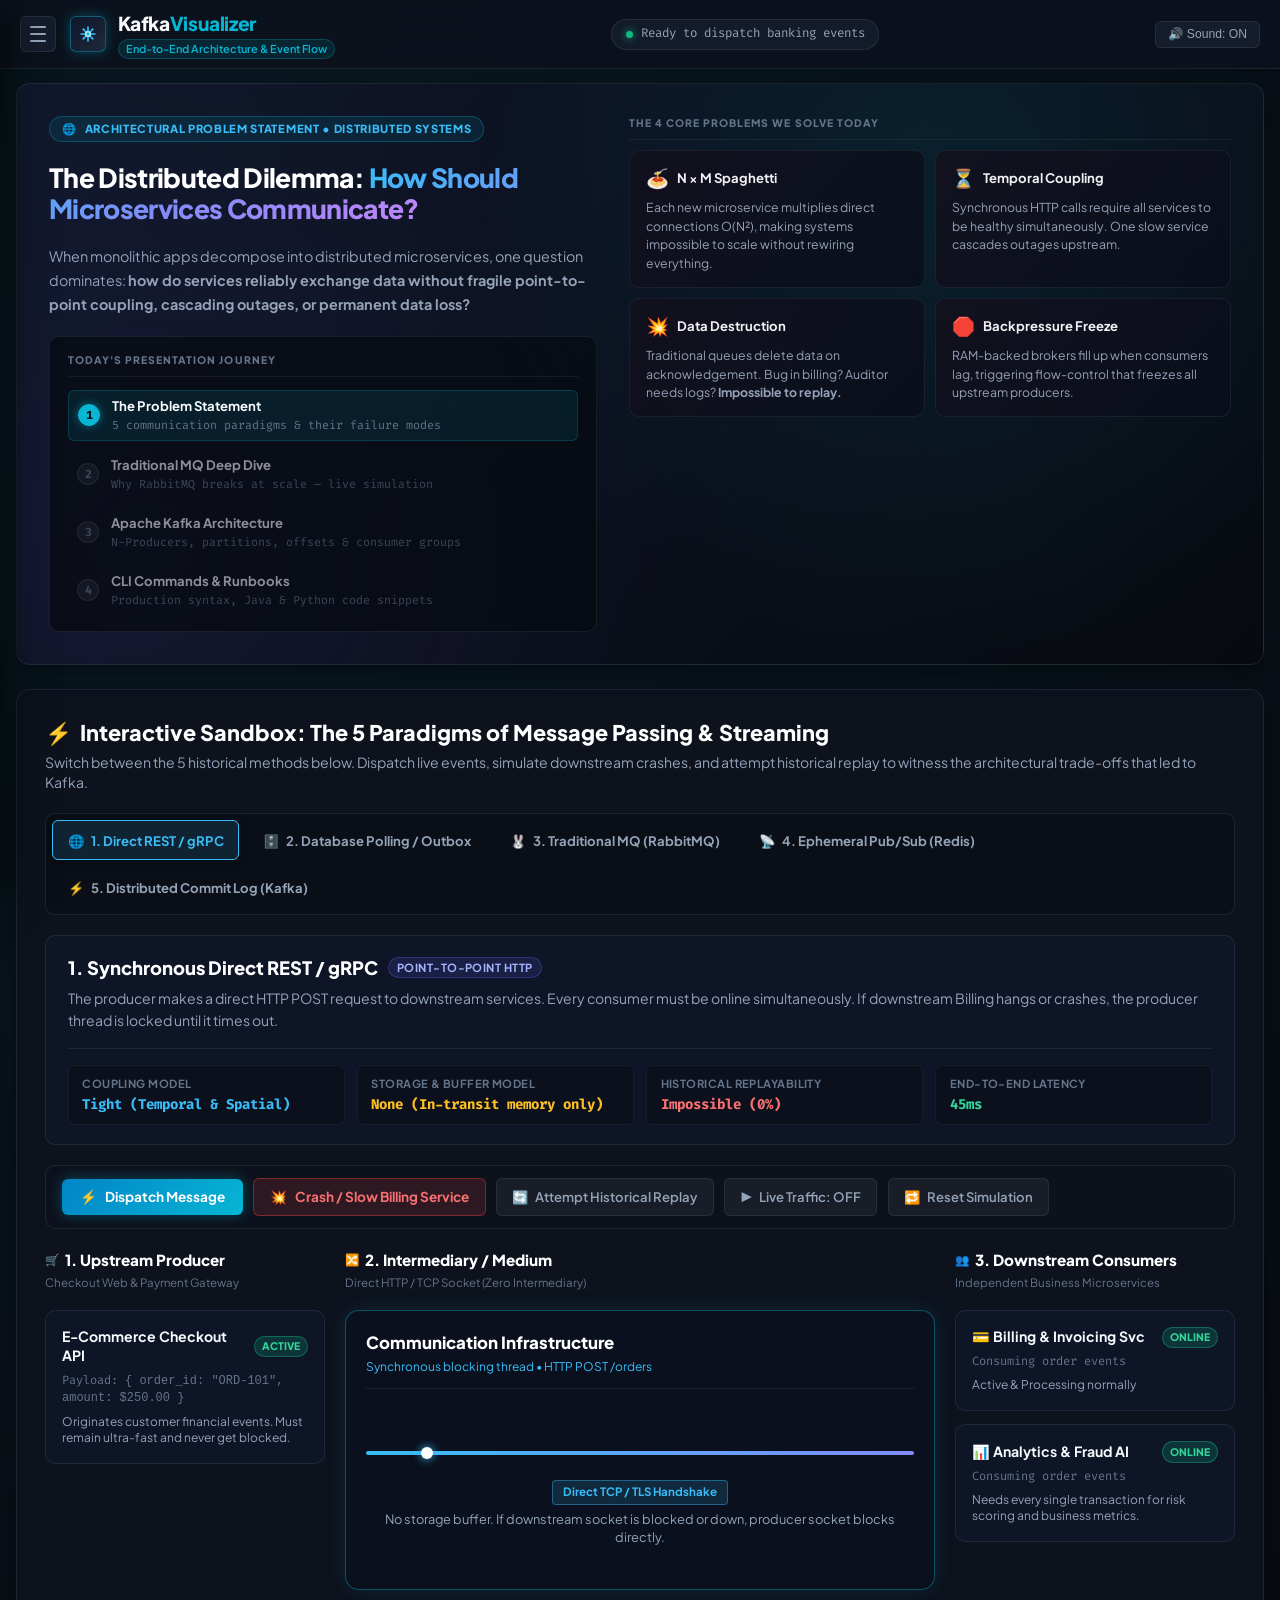
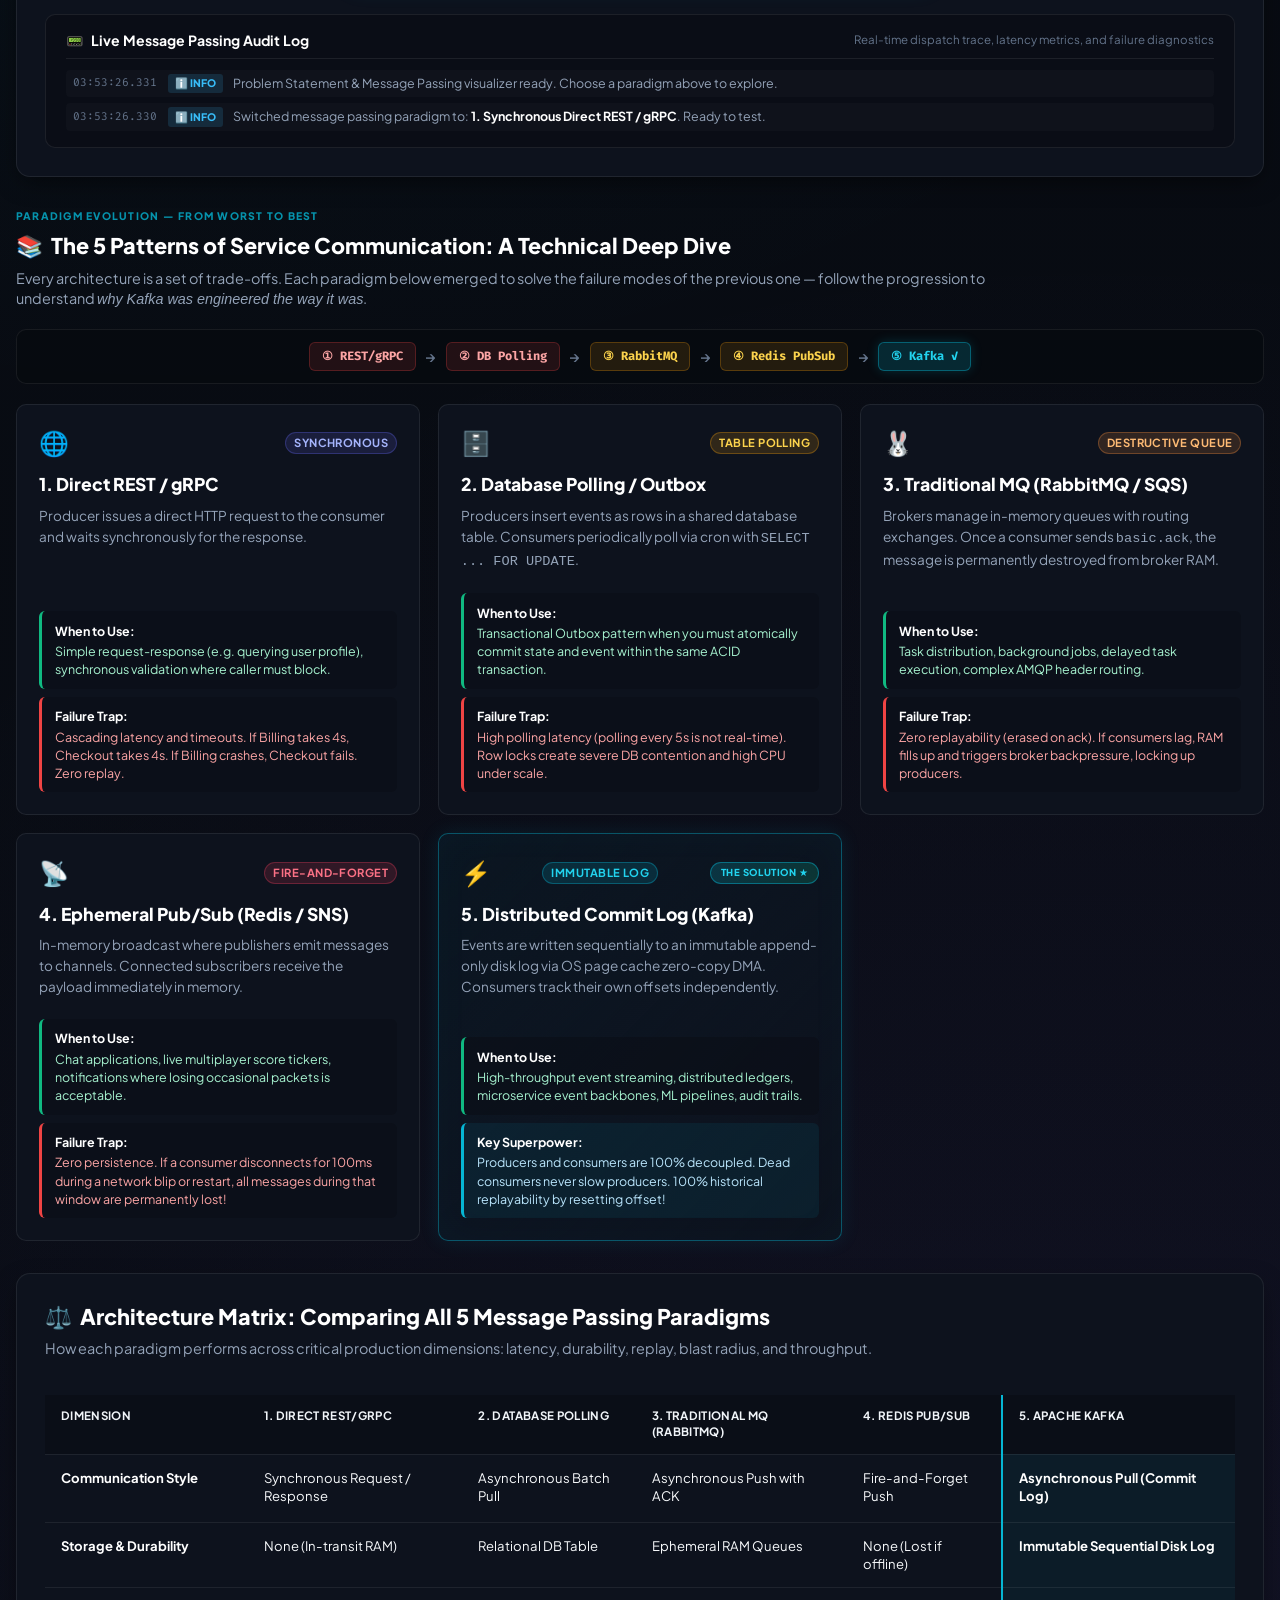
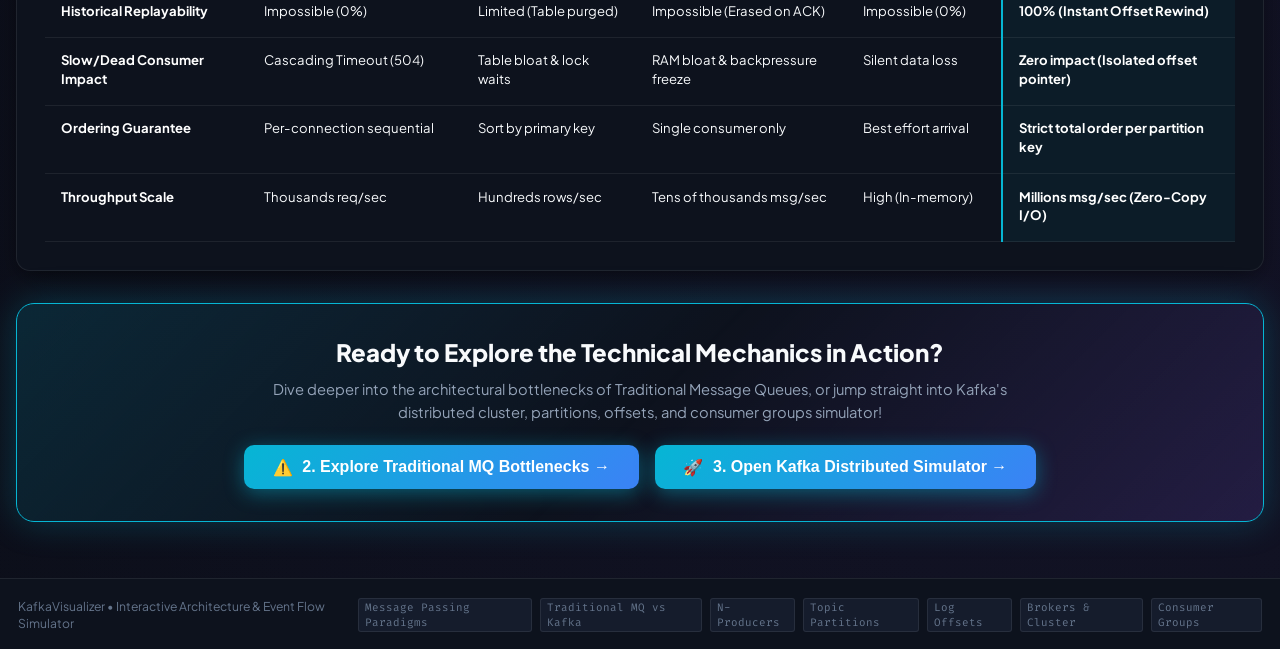
==== commit 2562729b: "feat: replace top nav with slide-out sidebar and add problem statement overview view" ====
--- a/index.html
+++ b/index.html
@@ -14,16 +14,26 @@
   <!-- Top App Header -->
   <header class="app-header">
     <div class="header-container">
-      <div class="brand">
-        <div class="logo-badge">
-          <svg class="kafka-icon" viewBox="0 0 24 24" fill="none" stroke="currentColor" stroke-width="2">
-            <circle cx="12" cy="12" r="3" fill="#06B6D4"/>
-            <path d="M12 3v6M12 15v6M3 12h6M15 12h6M5.6 5.6l4.3 4.3M14.1 14.1l4.3 4.3M5.6 18.4l4.3-4.3M14.1 9.9l4.3-4.3" stroke="#38BDF8"/>
-          </svg>
-        </div>
-        <div class="brand-text">
-          <h1>Kafka<span>Visualizer</span></h1>
-          <span class="badge-fintech">End-to-End Architecture & Event Flow</span>
+
+      <div class="header-left">
+        <!-- Sidebar Toggle (Hamburger) -->
+        <button class="sidebar-toggle-btn" id="sidebar-toggle" aria-label="Toggle navigation menu" title="Toggle Navigation Menu">
+          <span class="hamburger-line"></span>
+          <span class="hamburger-line"></span>
+          <span class="hamburger-line"></span>
+        </button>
+
+        <div class="brand">
+          <div class="logo-badge">
+            <svg class="kafka-icon" viewBox="0 0 24 24" fill="none" stroke="currentColor" stroke-width="2">
+              <circle cx="12" cy="12" r="3" fill="#06B6D4"/>
+              <path d="M12 3v6M12 15v6M3 12h6M15 12h6M5.6 5.6l4.3 4.3M14.1 14.1l4.3 4.3M5.6 18.4l4.3-4.3M14.1 9.9l4.3-4.3" stroke="#38BDF8"/>
+            </svg>
+          </div>
+          <div class="brand-text">
+            <h1>Kafka<span>Visualizer</span></h1>
+            <span class="badge-fintech">End-to-End Architecture &amp; Event Flow</span>
+          </div>
         </div>
       </div>
 
@@ -40,34 +50,574 @@
     </div>
   </header>
 
-  <!-- Top Navigation Tabs -->
-  <nav class="main-tabs-nav" id="main-tabs-nav" aria-label="Architecture Comparison & Simulation Views">
-    <div class="tabs-nav-container">
-      <button class="nav-tab-btn active" data-view="view-traditional-mq" id="tab-btn-mq" title="The Architectural Crisis: Why Traditional Message Queues Break at Scale">
-        <span class="tab-icon">⚠️</span>
-        <span class="tab-title">1. Problems with Traditional MQ (RabbitMQ)</span>
-        <span class="tab-pill pill-warn">Tightly Coupled Architecture &amp; Bottlenecks</span>
+  <!-- Left Sidebar Navigation Overlay -->
+  <div class="sidebar-overlay" id="sidebar-overlay"></div>
+
+  <!-- Left Sidebar Navigation Drawer -->
+  <nav class="left-sidebar" id="left-sidebar" aria-label="Architecture Comparison &amp; Simulation Views">
+
+    <!-- Sidebar Header -->
+    <div class="sidebar-header">
+      <div class="sidebar-brand">
+        <span class="sidebar-brand-icon">⚡</span>
+        <span class="sidebar-brand-text">Navigation</span>
+      </div>
+      <button class="sidebar-close-btn" id="sidebar-close" aria-label="Close navigation">&times;</button>
+    </div>
+
+    <!-- Sidebar Section Label -->
+    <div class="sidebar-section-label">PRESENTATION FLOW</div>
+
+    <!-- Nav Items -->
+    <div class="sidebar-nav-items">
+
+      <button class="sidebar-nav-btn active" data-view="view-problem-statement" id="tab-btn-problem">
+        <div class="sidebar-nav-icon">🌐</div>
+        <div class="sidebar-nav-content">
+          <span class="sidebar-nav-title">The Problem Statement</span>
+          <span class="sidebar-nav-sub">5 communication paradigms &amp; failure modes</span>
+        </div>
+        <span class="sidebar-nav-pill pill-cyan">01</span>
       </button>
-      <button class="nav-tab-btn" data-view="view-kafka-simulator" id="tab-btn-kafka" title="The Distributed Log Solution: Apache Kafka Architecture & Event Flow Simulator">
-        <span class="tab-icon">⚡</span>
-        <span class="tab-title">2. Kafka Architecture &amp; Event Flow Simulator</span>
-        <span class="tab-pill pill-cyan">N-Producers, Partitions &amp; Offsets</span>
+
+      <button class="sidebar-nav-btn" data-view="view-traditional-mq" id="tab-btn-mq">
+        <div class="sidebar-nav-icon">⚠️</div>
+        <div class="sidebar-nav-content">
+          <span class="sidebar-nav-title">Traditional MQ (RabbitMQ)</span>
+          <span class="sidebar-nav-sub">Why queues break at scale — deep dive</span>
+        </div>
+        <span class="sidebar-nav-pill pill-warn">02</span>
       </button>
-      <button class="nav-tab-btn" data-view="view-syntax-cheatsheet" id="tab-btn-syntax" title="Production Syntax, CLI Commands & Operational Runbooks">
-        <span class="tab-icon">📋</span>
-        <span class="tab-title">3. Commands &amp; Cheat Sheet</span>
-        <span class="tab-pill pill-blue">CLI, Java, Python &amp; Ops</span>
+
+      <button class="sidebar-nav-btn" data-view="view-kafka-simulator" id="tab-btn-kafka">
+        <div class="sidebar-nav-icon">⚡</div>
+        <div class="sidebar-nav-content">
+          <span class="sidebar-nav-title">Kafka Architecture Simulator</span>
+          <span class="sidebar-nav-sub">N-Producers, partitions, offsets &amp; groups</span>
+        </div>
+        <span class="sidebar-nav-pill pill-emerald">03</span>
       </button>
+
+      <button class="sidebar-nav-btn" data-view="view-syntax-cheatsheet" id="tab-btn-syntax">
+        <div class="sidebar-nav-icon">📋</div>
+        <div class="sidebar-nav-content">
+          <span class="sidebar-nav-title">Commands &amp; Cheat Sheet</span>
+          <span class="sidebar-nav-sub">CLI, Java, Python &amp; operational runbooks</span>
+        </div>
+        <span class="sidebar-nav-pill pill-indigo">04</span>
+      </button>
+
     </div>
+
+    <!-- Sidebar Footer -->
+    <div class="sidebar-footer">
+      <div class="sidebar-footer-label">KafkaVisualizer</div>
+      <div class="sidebar-footer-sub">Interactive Architecture &amp; Event Flow Simulator</div>
+    </div>
+
   </nav>
 
   <!-- Main Container -->
   <main class="main-content">
 
     <!-- ====================================================================
-         VIEW 1: TRADITIONAL MQ (RABBITMQ) & TIGHTLY COUPLED ARCHITECTURE
+         VIEW 1: THE PROBLEM STATEMENT & MESSAGE PASSING PARADIGMS (NEW)
          ==================================================================== -->
-    <div class="view-section active" id="view-traditional-mq">
+    <div class="view-section active" id="view-problem-statement">
+      
+      <!-- Hero & Problem Statement Manifesto -->
+      <section class="pm-hero">
+        
+        <div class="pm-hero-body">
+          
+          <!-- Left: Manifesto -->
+          <div class="pm-hero-left">
+            <div class="pm-hero-eyebrow">
+              <span>🌐</span> Architectural Problem Statement &bull; Distributed Systems
+            </div>
+            <h2>The Distributed Dilemma: <span>How Should Microservices Communicate?</span></h2>
+            <p>
+              When monolithic apps decompose into distributed microservices, one question dominates: 
+              <strong>how do services reliably exchange data without fragile point-to-point coupling, cascading outages, or permanent data loss?</strong>
+            </p>
+
+            <!-- Numbered Learning Journey for Presentation -->
+            <div class="pm-journey-steps">
+              <div class="pm-journey-label">TODAY'S PRESENTATION JOURNEY</div>
+              <div class="pm-journey-item pm-journey-active">
+                <span class="pm-journey-num">1</span>
+                <div>
+                  <strong>The Problem Statement</strong>
+                  <span>5 communication paradigms &amp; their failure modes</span>
+                </div>
+              </div>
+              <div class="pm-journey-item">
+                <span class="pm-journey-num">2</span>
+                <div>
+                  <strong>Traditional MQ Deep Dive</strong>
+                  <span>Why RabbitMQ breaks at scale &mdash; live simulation</span>
+                </div>
+              </div>
+              <div class="pm-journey-item">
+                <span class="pm-journey-num">3</span>
+                <div>
+                  <strong>Apache Kafka Architecture</strong>
+                  <span>N-Producers, partitions, offsets &amp; consumer groups</span>
+                </div>
+              </div>
+              <div class="pm-journey-item">
+                <span class="pm-journey-num">4</span>
+                <div>
+                  <strong>CLI Commands &amp; Runbooks</strong>
+                  <span>Production syntax, Java &amp; Python code snippets</span>
+                </div>
+              </div>
+            </div>
+          </div>
+
+          <!-- Right: 4 Crisis Cards -->
+          <div class="pm-hero-right">
+            <div class="pm-crisis-label">THE 4 CORE PROBLEMS WE SOLVE TODAY</div>
+            <div class="pm-crisis-grid">
+              
+              <div class="pm-crisis-card">
+                <div class="pm-crisis-top">
+                  <span class="pm-crisis-icon">🍝</span>
+                  <h4>N × M Spaghetti</h4>
+                </div>
+                <p>Each new microservice multiplies direct connections O(N²), making systems impossible to scale without rewiring everything.</p>
+              </div>
+
+              <div class="pm-crisis-card">
+                <div class="pm-crisis-top">
+                  <span class="pm-crisis-icon">⏳</span>
+                  <h4>Temporal Coupling</h4>
+                </div>
+                <p>Synchronous HTTP calls require all services to be healthy simultaneously. One slow service cascades outages upstream.</p>
+              </div>
+
+              <div class="pm-crisis-card">
+                <div class="pm-crisis-top">
+                  <span class="pm-crisis-icon">💥</span>
+                  <h4>Data Destruction</h4>
+                </div>
+                <p>Traditional queues delete data on acknowledgement. Bug in billing? Auditor needs logs? <strong>Impossible to replay.</strong></p>
+              </div>
+
+              <div class="pm-crisis-card">
+                <div class="pm-crisis-top">
+                  <span class="pm-crisis-icon">🛑</span>
+                  <h4>Backpressure Freeze</h4>
+                </div>
+                <p>RAM-backed brokers fill up when consumers lag, triggering flow-control that freezes all upstream producers.</p>
+              </div>
+
+            </div>
+          </div>
+
+        </div>
+      </section>
+
+      <!-- Interactive Multi-Method Sandbox -->
+      <section class="pm-simulator-section">
+        
+        <div class="pm-sim-header">
+          <div class="pm-sim-title-group">
+            <h3><span>⚡</span> Interactive Sandbox: The 5 Paradigms of Message Passing &amp; Streaming</h3>
+            <p>Switch between the 5 historical methods below. Dispatch live events, simulate downstream crashes, and attempt historical replay to witness the architectural trade-offs that led to Kafka.</p>
+          </div>
+        </div>
+
+        <!-- Paradigm Selector Tabs -->
+        <div class="pm-method-tabs">
+          <button class="method-tab-btn active" data-method="rest" title="Point-to-point synchronous HTTP/gRPC communication">
+            <span>🌐</span> 1. Direct REST / gRPC
+          </button>
+          <button class="method-tab-btn" data-method="db_polling" title="Shared database table with polling cron jobs">
+            <span>🗄️</span> 2. Database Polling / Outbox
+          </button>
+          <button class="method-tab-btn" data-method="rabbitmq" title="Traditional message broker with destructive queues">
+            <span>🐰</span> 3. Traditional MQ (RabbitMQ)
+          </button>
+          <button class="method-tab-btn" data-method="redis_pubsub" title="In-memory fire-and-forget channel broadcast">
+            <span>📡</span> 4. Ephemeral Pub/Sub (Redis)
+          </button>
+          <button class="method-tab-btn" data-method="kafka" title="Distributed append-only immutable commit log">
+            <span>⚡</span> 5. Distributed Commit Log (Kafka)
+          </button>
+        </div>
+
+        <!-- Active Paradigm Profile & HUD Metrics -->
+        <div class="pm-profile-banner">
+          <div class="pm-profile-top">
+            <div class="pm-profile-title">
+              <h4 id="pm-method-title">1. Synchronous Direct REST / gRPC</h4>
+              <span class="pm-badge pill-blue" id="pm-method-badge">Point-to-Point HTTP</span>
+            </div>
+          </div>
+          <p class="pm-profile-desc" id="pm-method-desc">
+            The producer makes a direct HTTP POST request to downstream services. Every consumer must be online simultaneously. If downstream Billing hangs or crashes, the producer thread is locked until it times out.
+          </p>
+
+          <!-- HUD Architectural Metrics -->
+          <div class="pm-hud-bar">
+            <div class="pm-hud-item">
+              <span class="pm-hud-label">Coupling Model</span>
+              <div class="pm-hud-value" id="pm-val-coupling" style="color: #38BDF8;">Tight (Temporal &amp; Spatial)</div>
+            </div>
+            <div class="pm-hud-item">
+              <span class="pm-hud-label">Storage &amp; Buffer Model</span>
+              <div class="pm-hud-value" id="pm-val-storage" style="color: #FBBF24;">None (In-transit memory only)</div>
+            </div>
+            <div class="pm-hud-item">
+              <span class="pm-hud-label">Historical Replayability</span>
+              <div class="pm-hud-value" id="pm-val-replay" style="color: #F87171;">Impossible (0%)</div>
+            </div>
+            <div class="pm-hud-item">
+              <span class="pm-hud-label">End-to-End Latency</span>
+              <div class="pm-hud-value" id="pm-val-latency" style="color: #34D399;">45ms</div>
+            </div>
+          </div>
+        </div>
+
+        <!-- Interactive Action Toolbar -->
+        <div class="pm-toolbar">
+          <button id="pm-btn-send" class="btn-pm-primary" title="Dispatch a transaction through this communication medium">
+            <span>⚡</span> Dispatch Message
+          </button>
+          <button id="pm-btn-crash" class="btn-pm-danger" title="Simulate a crash or slow processing in the Billing Service">
+            <span>💥</span> Crash / Slow Billing Service
+          </button>
+          <button id="pm-btn-replay" class="btn-pm-outline" title="Attempt to replay historical messages like in an audit or bug fix">
+            <span>🔄</span> Attempt Historical Replay
+          </button>
+          <button id="pm-btn-auto" class="btn-pm-outline" title="Stream continuous simulated traffic">
+            <span>▶</span> Live Traffic: OFF
+          </button>
+          <button id="pm-btn-reset" class="btn-pm-outline" title="Reset simulation state to defaults">
+            <span>🔁</span> Reset Simulation
+          </button>
+        </div>
+
+        <!-- Dynamic Real-Time Alert Banner -->
+        <div class="pm-alert-banner" id="pm-alert-banner">
+          <div class="pm-alert-inner">
+            <span class="pm-alert-icon">🛑</span>
+            <div class="pm-alert-content">
+              <h4 id="pm-alert-title">Failure Detected!</h4>
+              <p id="pm-alert-desc">Description of architectural failure mode.</p>
+            </div>
+          </div>
+          <button class="pm-close-alert-btn" id="pm-alert-close">&times;</button>
+        </div>
+
+        <!-- The 3-Tier Message Passing Arena Grid -->
+        <div class="pm-arena-grid">
+          
+          <!-- TIER 1: UPSTREAM PRODUCER -->
+          <div class="pm-tier-col">
+            <div class="pm-tier-header">
+              <h4><span>🛒</span> 1. Upstream Producer</h4>
+              <span>Checkout Web &amp; Payment Gateway</span>
+            </div>
+
+            <div class="pm-node-card" id="pm-node-producer">
+              <div class="pm-node-top">
+                <span class="pm-node-name">E-Commerce Checkout API</span>
+                <span class="pm-node-status status-healthy">ACTIVE</span>
+              </div>
+              <div class="pm-node-sub">Payload: <code>{ order_id: "ORD-101", amount: $250.00 }</code></div>
+              <div class="pm-node-note">Originates customer financial events. Must remain ultra-fast and never get blocked.</div>
+            </div>
+          </div>
+
+          <!-- TIER 2: INTERMEDIARY COMMUNICATION MEDIUM -->
+          <div class="pm-tier-col">
+            <div class="pm-tier-header">
+              <h4><span>🔀</span> 2. Intermediary / Medium</h4>
+              <span id="pm-medium-title">Direct HTTP / TCP Socket (Zero Intermediary)</span>
+            </div>
+
+            <div class="pm-medium-box" id="pm-medium-box">
+              <div class="pm-medium-header">
+                <h4>Communication Infrastructure</h4>
+                <span id="pm-medium-sub">Synchronous blocking thread &bull; HTTP POST /orders</span>
+              </div>
+
+              <div class="pm-medium-visual" id="pm-medium-visual">
+                <!-- Dynamically rendered by problem-statement.js -->
+              </div>
+            </div>
+          </div>
+
+          <!-- TIER 3: DOWNSTREAM CONSUMERS -->
+          <div class="pm-tier-col">
+            <div class="pm-tier-header">
+              <h4><span>👥</span> 3. Downstream Consumers</h4>
+              <span>Independent Business Microservices</span>
+            </div>
+
+            <!-- Consumer 1: Billing (Target of crash simulation) -->
+            <div class="pm-node-card" id="pm-consumer-billing">
+              <div class="pm-node-top">
+                <span class="pm-node-name">💳 Billing &amp; Invoicing Svc</span>
+                <span class="pm-node-status status-healthy" id="pm-billing-status">ONLINE</span>
+              </div>
+              <div class="pm-node-sub">Consuming order events</div>
+              <div class="pm-node-note" id="pm-billing-note">Active &amp; Processing normally</div>
+            </div>
+
+            <!-- Consumer 2: Real-Time Fraud / Analytics -->
+            <div class="pm-node-card" id="pm-consumer-analytics">
+              <div class="pm-node-top">
+                <span class="pm-node-name">📊 Analytics &amp; Fraud AI</span>
+                <span class="pm-node-status status-healthy">ONLINE</span>
+              </div>
+              <div class="pm-node-sub">Consuming order events</div>
+              <div class="pm-node-note">Needs every single transaction for risk scoring and business metrics.</div>
+            </div>
+
+          </div>
+
+        </div>
+
+        <!-- Real-Time Audit Feed -->
+        <div class="pm-feed-card">
+          <div class="pm-feed-header">
+            <h4><span>📟</span> Live Message Passing Audit Log</h4>
+            <span style="font-size: 0.72rem; color: var(--text-muted);">Real-time dispatch trace, latency metrics, and failure diagnostics</span>
+          </div>
+          <ul class="pm-feed-list" id="pm-feed-list">
+            <!-- Dynamically populated by problem-statement.js -->
+          </ul>
+        </div>
+
+      </section>
+
+      <!-- The 5 Paradigms Educational Deep-Dive Cards -->
+      <section class="pm-cards-section">
+        <div class="pm-sec-header">
+          <div class="pm-sec-eyebrow">PARADIGM EVOLUTION — FROM WORST TO BEST</div>
+          <h3 class="pm-sec-title"><span>📚</span> The 5 Patterns of Service Communication: A Technical Deep Dive</h3>
+          <p class="pm-sec-desc">
+            Every architecture is a set of trade-offs. Each paradigm below emerged to solve the failure modes of the previous one — follow the progression to understand <em>why Kafka was engineered the way it was</em>.
+          </p>
+        </div>
+
+        <!-- Paradigm Evolution Flow Arrow -->
+        <div class="pm-evolution-bar">
+          <span class="pm-evo-step evo-bad">① REST/gRPC</span>
+          <span class="pm-evo-arrow">→</span>
+          <span class="pm-evo-step evo-bad">② DB Polling</span>
+          <span class="pm-evo-arrow">→</span>
+          <span class="pm-evo-step evo-warn">③ RabbitMQ</span>
+          <span class="pm-evo-arrow">→</span>
+          <span class="pm-evo-step evo-warn">④ Redis PubSub</span>
+          <span class="pm-evo-arrow">→</span>
+          <span class="pm-evo-step evo-good">⑤ Kafka ✓</span>
+        </div>
+
+        <div class="pm-cards-grid">
+          
+          <!-- Method 1 -->
+          <div class="pm-paradigm-card">
+            <div>
+              <div class="pm-card-badge-row">
+                <span class="pm-card-icon">🌐</span>
+                <span class="pm-badge pill-blue">Synchronous</span>
+              </div>
+              <h4>1. Direct REST / gRPC</h4>
+              <p>Producer issues a direct HTTP request to the consumer and waits synchronously for the response.</p>
+            </div>
+            <div>
+              <div class="pm-card-box box-good">
+                <strong>When to Use:</strong> Simple request-response (e.g. querying user profile), synchronous validation where caller must block.
+              </div>
+              <div class="pm-card-box box-bad">
+                <strong>Failure Trap:</strong> Cascading latency and timeouts. If Billing takes 4s, Checkout takes 4s. If Billing crashes, Checkout fails. Zero replay.
+              </div>
+            </div>
+          </div>
+
+          <!-- Method 2 -->
+          <div class="pm-paradigm-card">
+            <div>
+              <div class="pm-card-badge-row">
+                <span class="pm-card-icon">🗄️</span>
+                <span class="pm-badge pill-amber">Table Polling</span>
+              </div>
+              <h4>2. Database Polling / Outbox</h4>
+              <p>Producers insert events as rows in a shared database table. Consumers periodically poll via cron with <code>SELECT ... FOR UPDATE</code>.</p>
+            </div>
+            <div>
+              <div class="pm-card-box box-good">
+                <strong>When to Use:</strong> Transactional Outbox pattern when you must atomically commit state and event within the same ACID transaction.
+              </div>
+              <div class="pm-card-box box-bad">
+                <strong>Failure Trap:</strong> High polling latency (polling every 5s is not real-time). Row locks create severe DB contention and high CPU under scale.
+              </div>
+            </div>
+          </div>
+
+          <!-- Method 3 -->
+          <div class="pm-paradigm-card">
+            <div>
+              <div class="pm-card-badge-row">
+                <span class="pm-card-icon">🐰</span>
+                <span class="pm-badge pill-orange">Destructive Queue</span>
+              </div>
+              <h4>3. Traditional MQ (RabbitMQ / SQS)</h4>
+              <p>Brokers manage in-memory queues with routing exchanges. Once a consumer sends <code>basic.ack</code>, the message is permanently destroyed from broker RAM.</p>
+            </div>
+            <div>
+              <div class="pm-card-box box-good">
+                <strong>When to Use:</strong> Task distribution, background jobs, delayed task execution, complex AMQP header routing.
+              </div>
+              <div class="pm-card-box box-bad">
+                <strong>Failure Trap:</strong> Zero replayability (erased on ack). If consumers lag, RAM fills up and triggers broker backpressure, locking up producers.
+              </div>
+            </div>
+          </div>
+
+          <!-- Method 4 -->
+          <div class="pm-paradigm-card">
+            <div>
+              <div class="pm-card-badge-row">
+                <span class="pm-card-icon">📡</span>
+                <span class="pm-badge pill-rose">Fire-and-Forget</span>
+              </div>
+              <h4>4. Ephemeral Pub/Sub (Redis / SNS)</h4>
+              <p>In-memory broadcast where publishers emit messages to channels. Connected subscribers receive the payload immediately in memory.</p>
+            </div>
+            <div>
+              <div class="pm-card-box box-good">
+                <strong>When to Use:</strong> Chat applications, live multiplayer score tickers, notifications where losing occasional packets is acceptable.
+              </div>
+              <div class="pm-card-box box-bad">
+                <strong>Failure Trap:</strong> Zero persistence. If a consumer disconnects for 100ms during a network blip or restart, all messages during that window are permanently lost!
+              </div>
+            </div>
+          </div>
+
+          <!-- Method 5 — highlighted as the solution -->
+          <div class="pm-paradigm-card pm-paradigm-kafka">
+            <div>
+              <div class="pm-card-badge-row">
+                <span class="pm-card-icon">⚡</span>
+                <span class="pm-badge pill-cyan">Immutable Log</span>
+                <span class="pm-kafka-winner-badge">THE SOLUTION ★</span>
+              </div>
+              <h4>5. Distributed Commit Log (Kafka)</h4>
+              <p>Events are written sequentially to an immutable append-only disk log via OS page cache zero-copy DMA. Consumers track their own offsets independently.</p>
+            </div>
+            <div>
+              <div class="pm-card-box box-good">
+                <strong>When to Use:</strong> High-throughput event streaming, distributed ledgers, microservice event backbones, ML pipelines, audit trails.
+              </div>
+              <div class="pm-card-box box-kafka">
+                <strong>Key Superpower:</strong> Producers and consumers are 100% decoupled. Dead consumers never slow producers. 100% historical replayability by resetting offset!
+              </div>
+            </div>
+          </div>
+
+        </div>
+      </section>
+
+      <!-- Comprehensive 5-Way Matrix Table -->
+      <section class="pm-matrix-section">
+        <h3 class="pm-sec-title"><span>⚖️</span> Architecture Matrix: Comparing All 5 Message Passing Paradigms</h3>
+        <p class="pm-sec-desc">
+          How each paradigm performs across critical production dimensions: latency, durability, replay, blast radius, and throughput.
+        </p>
+
+        <div style="overflow-x: auto;">
+          <table class="pm-matrix-table">
+            <thead>
+              <tr>
+                <th>Dimension</th>
+                <th>1. Direct REST/gRPC</th>
+                <th>2. Database Polling</th>
+                <th>3. Traditional MQ (RabbitMQ)</th>
+                <th>4. Redis Pub/Sub</th>
+                <th class="pm-col-highlight">5. Apache Kafka</th>
+              </tr>
+            </thead>
+            <tbody>
+              <tr>
+                <td><strong>Communication Style</strong></td>
+                <td>Synchronous Request / Response</td>
+                <td>Asynchronous Batch Pull</td>
+                <td>Asynchronous Push with ACK</td>
+                <td>Fire-and-Forget Push</td>
+                <td class="pm-col-highlight"><strong>Asynchronous Pull (Commit Log)</strong></td>
+              </tr>
+              <tr>
+                <td><strong>Storage &amp; Durability</strong></td>
+                <td>None (In-transit RAM)</td>
+                <td>Relational DB Table</td>
+                <td>Ephemeral RAM Queues</td>
+                <td>None (Lost if offline)</td>
+                <td class="pm-col-highlight"><strong>Immutable Sequential Disk Log</strong></td>
+              </tr>
+              <tr>
+                <td><strong>Historical Replayability</strong></td>
+                <td>Impossible (0%)</td>
+                <td>Limited (Table purged)</td>
+                <td>Impossible (Erased on ACK)</td>
+                <td>Impossible (0%)</td>
+                <td class="pm-col-highlight"><strong>100% (Instant Offset Rewind)</strong></td>
+              </tr>
+              <tr>
+                <td><strong>Slow/Dead Consumer Impact</strong></td>
+                <td>Cascading Timeout (504)</td>
+                <td>Table bloat &amp; lock waits</td>
+                <td>RAM bloat &amp; backpressure freeze</td>
+                <td>Silent data loss</td>
+                <td class="pm-col-highlight"><strong>Zero impact (Isolated offset pointer)</strong></td>
+              </tr>
+              <tr>
+                <td><strong>Ordering Guarantee</strong></td>
+                <td>Per-connection sequential</td>
+                <td>Sort by primary key</td>
+                <td>Single consumer only</td>
+                <td>Best effort arrival</td>
+                <td class="pm-col-highlight"><strong>Strict total order per partition key</strong></td>
+              </tr>
+              <tr>
+                <td><strong>Throughput Scale</strong></td>
+                <td>Thousands req/sec</td>
+                <td>Hundreds rows/sec</td>
+                <td>Tens of thousands msg/sec</td>
+                <td>High (In-memory)</td>
+                <td class="pm-col-highlight"><strong>Millions msg/sec (Zero-Copy I/O)</strong></td>
+              </tr>
+            </tbody>
+          </table>
+        </div>
+      </section>
+
+      <!-- Jump CTAs to Deep-Dives -->
+      <section class="tmq-jump-cta">
+        <h3>Ready to Explore the Technical Mechanics in Action?</h3>
+        <p>
+          Dive deeper into the architectural bottlenecks of Traditional Message Queues, or jump straight into Kafka's distributed cluster, partitions, offsets, and consumer groups simulator!
+        </p>
+        <div style="display: flex; gap: 1rem; justify-content: center; flex-wrap: wrap; margin-top: 1rem;">
+          <button class="btn-cta-launch btn-jump-to-mq">
+            <span>⚠️</span> 2. Explore Traditional MQ Bottlenecks &rarr;
+          </button>
+          <button class="btn-cta-launch btn-jump-to-kafka">
+            <span>🚀</span> 3. Open Kafka Distributed Simulator &rarr;
+          </button>
+        </div>
+      </section>
+
+    </div><!-- /#view-problem-statement -->
+
+    <!-- ====================================================================
+         VIEW 2: TRADITIONAL MQ (RABBITMQ) & TIGHTLY COUPLED ARCHITECTURE
+         ==================================================================== -->
+    <div class="view-section" id="view-traditional-mq">
       
       <!-- Hero & Context Banner -->
       <section class="tmq-hero">
@@ -850,10 +1400,36 @@
     </div>
   </div>
 
+  <!-- Modal: Problem Statement Replay Demonstration -->
+  <div class="tmq-modal-overlay" id="pm-replay-modal">
+    <div class="tmq-modal-dialog">
+      <div class="tmq-modal-header">
+        <span class="tmq-modal-icon">🔄</span>
+        <div>
+          <h3 id="pm-modal-title">Replay Simulation Result</h3>
+          <p id="pm-modal-sub">Architecture Historical Audit Test</p>
+        </div>
+      </div>
+      <div class="tmq-modal-body">
+        <div class="tmq-modal-code" id="pm-modal-code">
+          <!-- Populated by problem-statement.js -->
+        </div>
+        <p id="pm-modal-explanation">
+          <!-- Populated by problem-statement.js -->
+        </p>
+      </div>
+      <div class="tmq-modal-actions">
+        <button class="btn btn-ghost" id="pm-modal-close">Close</button>
+        <button class="btn btn-primary" id="pm-modal-jump-kafka">See Kafka Distributed Log &rarr;</button>
+      </div>
+    </div>
+  </div>
+
   <footer class="app-footer">
     <div class="footer-container">
       <p>KafkaVisualizer &bull; Interactive Architecture & Event Flow Simulator</p>
       <div class="footer-tags">
+        <span>Message Passing Paradigms</span>
         <span>Traditional MQ vs Kafka</span>
         <span>N-Producers</span>
         <span>Topic Partitions</span>
@@ -866,6 +1442,7 @@
 
   <script src="app.js"></script>
   <script src="traditional-mq.js"></script>
+  <script src="problem-statement.js"></script>
   <script src="syntax.js"></script>
 </body>
 </html>
--- a/styles.css
+++ b/styles.css
@@ -1434,108 +1434,383 @@
 }
 
 /* ==========================================================================
-   Top-Level Tab Navigation System
+   Left Sidebar Navigation Drawer System
    ========================================================================== */
 
-.main-tabs-nav {
-  position: sticky;
-  top: 56px;
-  z-index: 95;
-  background: rgba(13, 18, 29, 0.95);
-  backdrop-filter: blur(14px);
-  border-bottom: 1px solid var(--border-subtle);
-  padding: 0.4rem 1.25rem;
-}
-
-.tabs-nav-container {
-  max-width: 1720px;
-  margin: 0 auto;
-  display: flex;
-  align-items: center;
-  gap: 0.6rem;
-  overflow-x: auto;
-  scrollbar-width: none;
-}
-.tabs-nav-container::-webkit-scrollbar { display: none; }
-
-.nav-tab-btn {
-  display: inline-flex;
-  align-items: center;
-  gap: 0.55rem;
-  background: rgba(21, 28, 44, 0.6);
-  border: 1px solid var(--border-subtle);
+/* Hamburger Toggle Button in Header */
+.header-left {
+  display: flex;
+  align-items: center;
+  gap: 0.85rem;
+}
+
+.sidebar-toggle-btn {
+  width: 36px;
+  height: 36px;
+  display: flex;
+  flex-direction: column;
+  align-items: center;
+  justify-content: center;
+  gap: 5px;
+  background: var(--bg-surface-elevated);
+  border: 1px solid var(--border-subtle);
+  border-radius: var(--radius-sm);
+  cursor: pointer;
+  padding: 0;
+  transition: all 0.2s ease;
+  flex-shrink: 0;
+}
+
+.sidebar-toggle-btn:hover {
+  border-color: var(--color-cyan);
+  background: rgba(6, 182, 212, 0.1);
+  box-shadow: 0 0 12px rgba(6, 182, 212, 0.2);
+}
+
+.hamburger-line {
+  display: block;
+  width: 16px;
+  height: 2px;
+  background: var(--text-secondary);
+  border-radius: 2px;
+  transition: all 0.25s ease;
+}
+
+.sidebar-toggle-btn:hover .hamburger-line {
+  background: var(--color-cyan);
+}
+
+.sidebar-toggle-btn.is-open .hamburger-line:nth-child(1) {
+  transform: translateY(7px) rotate(45deg);
+}
+.sidebar-toggle-btn.is-open .hamburger-line:nth-child(2) {
+  opacity: 0;
+  transform: scaleX(0);
+}
+.sidebar-toggle-btn.is-open .hamburger-line:nth-child(3) {
+  transform: translateY(-7px) rotate(-45deg);
+}
+
+/* Overlay Backdrop */
+.sidebar-overlay {
+  position: fixed;
+  inset: 0;
+  z-index: 200;
+  background: rgba(0, 0, 0, 0.55);
+  backdrop-filter: blur(3px);
+  opacity: 0;
+  pointer-events: none;
+  transition: opacity 0.3s ease;
+}
+
+.sidebar-overlay.is-visible {
+  opacity: 1;
+  pointer-events: all;
+}
+
+/* Left Sidebar Drawer */
+.left-sidebar {
+  position: fixed;
+  top: 0;
+  left: 0;
+  z-index: 210;
+  width: 310px;
+  height: 100vh;
+  background: linear-gradient(180deg,
+    rgba(10, 14, 24, 0.98) 0%,
+    rgba(7, 10, 16, 0.99) 100%);
+  border-right: 1px solid rgba(6, 182, 212, 0.2);
+  box-shadow: 4px 0 40px rgba(0, 0, 0, 0.6), inset -1px 0 0 rgba(6, 182, 212, 0.1);
+  transform: translateX(-100%);
+  transition: transform 0.32s cubic-bezier(0.4, 0, 0.2, 1);
+  display: flex;
+  flex-direction: column;
+  overflow: hidden;
+}
+
+.left-sidebar.is-open {
+  transform: translateX(0);
+}
+
+/* Sidebar top glow accent */
+.left-sidebar::before {
+  content: '';
+  position: absolute;
+  top: 0;
+  left: 0;
+  right: 0;
+  height: 2px;
+  background: linear-gradient(90deg, transparent, #06B6D4, #818CF8, transparent);
+  z-index: 1;
+}
+
+/* Sidebar Header */
+.sidebar-header {
+  display: flex;
+  align-items: center;
+  justify-content: space-between;
+  padding: 1rem 1.15rem 0.85rem;
+  border-bottom: 1px solid rgba(255, 255, 255, 0.07);
+  margin-top: 0.25rem;
+}
+
+.sidebar-brand {
+  display: flex;
+  align-items: center;
+  gap: 0.5rem;
+}
+
+.sidebar-brand-icon {
+  font-size: 1.1rem;
+}
+
+.sidebar-brand-text {
+  font-size: 0.82rem;
+  font-weight: 700;
+  color: var(--text-secondary);
+  text-transform: uppercase;
+  letter-spacing: 0.08em;
+}
+
+.sidebar-close-btn {
+  width: 28px;
+  height: 28px;
+  border-radius: var(--radius-sm);
+  background: rgba(255, 255, 255, 0.05);
+  border: 1px solid rgba(255, 255, 255, 0.08);
+  color: var(--text-muted);
+  font-size: 1.1rem;
+  cursor: pointer;
+  display: flex;
+  align-items: center;
+  justify-content: center;
+  transition: all 0.2s ease;
+  line-height: 1;
+}
+
+.sidebar-close-btn:hover {
+  background: rgba(239, 68, 68, 0.15);
+  border-color: rgba(239, 68, 68, 0.4);
+  color: #F87171;
+}
+
+/* Section Label */
+.sidebar-section-label {
+  font-size: 0.6rem;
+  font-weight: 800;
+  letter-spacing: 0.12em;
+  text-transform: uppercase;
+  color: var(--text-muted);
+  padding: 1rem 1.15rem 0.5rem;
+}
+
+/* Nav Items Container */
+.sidebar-nav-items {
+  display: flex;
+  flex-direction: column;
+  gap: 0.3rem;
+  padding: 0 0.65rem;
+  flex: 1;
+}
+
+/* Individual Sidebar Nav Button */
+.sidebar-nav-btn {
+  display: flex;
+  align-items: center;
+  gap: 0.85rem;
+  padding: 0.85rem 0.9rem;
+  background: transparent;
+  border: 1px solid transparent;
   border-radius: var(--radius-md);
-  padding: 0.45rem 0.9rem;
+  cursor: pointer;
+  width: 100%;
+  text-align: left;
+  transition: all 0.2s ease;
+  position: relative;
+  overflow: hidden;
+}
+
+.sidebar-nav-btn::before {
+  content: '';
+  position: absolute;
+  left: 0;
+  top: 50%;
+  transform: translateY(-50%) scaleY(0);
+  width: 3px;
+  height: 60%;
+  background: var(--color-cyan);
+  border-radius: 0 3px 3px 0;
+  transition: transform 0.2s ease;
+}
+
+.sidebar-nav-btn:hover {
+  background: rgba(255, 255, 255, 0.04);
+  border-color: rgba(255, 255, 255, 0.07);
+}
+
+.sidebar-nav-btn:hover::before {
+  transform: translateY(-50%) scaleY(0.6);
+  opacity: 0.5;
+}
+
+.sidebar-nav-btn.active {
+  background: rgba(6, 182, 212, 0.08);
+  border-color: rgba(6, 182, 212, 0.2);
+}
+
+.sidebar-nav-btn.active::before {
+  transform: translateY(-50%) scaleY(1);
+  opacity: 1;
+}
+
+/* Active color variants per tab */
+.sidebar-nav-btn.active[data-view="view-traditional-mq"] {
+  background: rgba(245, 158, 11, 0.08);
+  border-color: rgba(245, 158, 11, 0.2);
+}
+.sidebar-nav-btn.active[data-view="view-traditional-mq"]::before {
+  background: var(--color-amber);
+}
+
+.sidebar-nav-btn.active[data-view="view-kafka-simulator"] {
+  background: rgba(16, 185, 129, 0.08);
+  border-color: rgba(16, 185, 129, 0.2);
+}
+.sidebar-nav-btn.active[data-view="view-kafka-simulator"]::before {
+  background: var(--color-emerald);
+}
+
+.sidebar-nav-btn.active[data-view="view-syntax-cheatsheet"] {
+  background: rgba(129, 140, 248, 0.08);
+  border-color: rgba(129, 140, 248, 0.2);
+}
+.sidebar-nav-btn.active[data-view="view-syntax-cheatsheet"]::before {
+  background: #818CF8;
+}
+
+/* Nav Icon */
+.sidebar-nav-icon {
+  font-size: 1.15rem;
+  width: 32px;
+  height: 32px;
+  border-radius: var(--radius-sm);
+  background: rgba(255, 255, 255, 0.05);
+  border: 1px solid rgba(255, 255, 255, 0.07);
+  display: flex;
+  align-items: center;
+  justify-content: center;
+  flex-shrink: 0;
+  transition: all 0.2s ease;
+}
+
+.sidebar-nav-btn.active .sidebar-nav-icon {
+  background: rgba(6, 182, 212, 0.12);
+  border-color: rgba(6, 182, 212, 0.3);
+}
+
+.sidebar-nav-btn.active[data-view="view-traditional-mq"] .sidebar-nav-icon {
+  background: rgba(245, 158, 11, 0.12);
+  border-color: rgba(245, 158, 11, 0.3);
+}
+
+.sidebar-nav-btn.active[data-view="view-kafka-simulator"] .sidebar-nav-icon {
+  background: rgba(16, 185, 129, 0.12);
+  border-color: rgba(16, 185, 129, 0.3);
+}
+
+.sidebar-nav-btn.active[data-view="view-syntax-cheatsheet"] .sidebar-nav-icon {
+  background: rgba(129, 140, 248, 0.12);
+  border-color: rgba(129, 140, 248, 0.3);
+}
+
+/* Nav Text Content */
+.sidebar-nav-content {
+  flex: 1;
+  display: flex;
+  flex-direction: column;
+  gap: 0.2rem;
+  min-width: 0;
+}
+
+.sidebar-nav-title {
+  font-size: 0.84rem;
+  font-weight: 700;
   color: var(--text-secondary);
-  font-family: var(--font-sans);
-  font-size: 0.82rem;
-  font-weight: 600;
-  cursor: pointer;
-  transition: all 0.22s cubic-bezier(0.4, 0, 0.2, 1);
   white-space: nowrap;
-  position: relative;
-}
-
-.nav-tab-btn:hover {
-  background: rgba(30, 41, 64, 0.9);
+  overflow: hidden;
+  text-overflow: ellipsis;
+  transition: color 0.2s ease;
+}
+
+.sidebar-nav-btn.active .sidebar-nav-title,
+.sidebar-nav-btn:hover .sidebar-nav-title {
   color: var(--text-primary);
-  border-color: rgba(255, 255, 255, 0.16);
-  transform: translateY(-1px);
-}
-
-.nav-tab-btn.active {
-  background: linear-gradient(135deg, rgba(6, 182, 212, 0.16), rgba(13, 18, 29, 0.95));
-  border-color: var(--color-cyan);
-  color: var(--text-primary);
-  box-shadow: 0 0 16px rgba(6, 182, 212, 0.25);
-}
-
-.nav-tab-btn.active#tab-btn-mq {
-  background: linear-gradient(135deg, rgba(245, 158, 11, 0.18), rgba(13, 18, 29, 0.95));
-  border-color: var(--color-amber);
-  box-shadow: 0 0 16px rgba(245, 158, 11, 0.25);
-}
-
-.nav-tab-btn .tab-icon {
-  font-size: 1rem;
-}
-
-.nav-tab-btn .tab-title {
-  font-weight: 700;
-  letter-spacing: -0.01em;
-}
-
-.tab-pill {
-  font-size: 0.66rem;
-  font-weight: 600;
-  padding: 2px 7px;
-  border-radius: 999px;
-  text-transform: uppercase;
-  letter-spacing: 0.04em;
-}
-
-.tab-pill.pill-warn {
-  background: rgba(245, 158, 11, 0.16);
+}
+
+.sidebar-nav-sub {
+  font-size: 0.7rem;
+  color: var(--text-muted);
+  font-family: var(--font-mono);
+  white-space: nowrap;
+  overflow: hidden;
+  text-overflow: ellipsis;
+}
+
+/* Number Pill */
+.sidebar-nav-pill {
+  font-size: 0.62rem;
+  font-weight: 800;
+  padding: 2px 6px;
+  border-radius: 6px;
+  flex-shrink: 0;
+  font-family: var(--font-mono);
+}
+
+.sidebar-nav-pill.pill-cyan {
+  background: rgba(6, 182, 212, 0.15);
+  color: #22D3EE;
+  border: 1px solid rgba(6, 182, 212, 0.3);
+}
+.sidebar-nav-pill.pill-warn {
+  background: rgba(245, 158, 11, 0.15);
   color: #FBBF24;
   border: 1px solid rgba(245, 158, 11, 0.3);
 }
-
-.tab-pill.pill-cyan {
-  background: rgba(6, 182, 212, 0.16);
-  color: #67E8F9;
-  border: 1px solid rgba(6, 182, 212, 0.3);
-}
-
-.tab-pill.pill-blue {
-  background: rgba(59, 130, 246, 0.16);
-  color: #93C5FD;
-  border: 1px solid rgba(59, 130, 246, 0.3);
+.sidebar-nav-pill.pill-emerald {
+  background: rgba(16, 185, 129, 0.15);
+  color: #34D399;
+  border: 1px solid rgba(16, 185, 129, 0.3);
+}
+.sidebar-nav-pill.pill-indigo {
+  background: rgba(129, 140, 248, 0.15);
+  color: #A5B4FC;
+  border: 1px solid rgba(129, 140, 248, 0.3);
+}
+
+/* Sidebar Footer */
+.sidebar-footer {
+  padding: 1rem 1.15rem;
+  border-top: 1px solid rgba(255, 255, 255, 0.06);
+  background: rgba(0, 0, 0, 0.2);
+}
+
+.sidebar-footer-label {
+  font-size: 0.78rem;
+  font-weight: 700;
+  color: var(--text-secondary);
+}
+
+.sidebar-footer-sub {
+  font-size: 0.68rem;
+  color: var(--text-muted);
+  font-family: var(--font-mono);
+  margin-top: 0.2rem;
 }
 
 /* View Sections Toggle */
 .view-section {
   display: none;
-  animation: fadeInView 0.25s ease-out forwards;
+  animation: fadeInView 0.3s ease-out forwards;
 }
 
 .view-section.active {
@@ -1543,9 +1818,10 @@
 }
 
 @keyframes fadeInView {
-  from { opacity: 0; transform: translateY(6px); }
+  from { opacity: 0; transform: translateY(8px); }
   to { opacity: 1; transform: translateY(0); }
 }
+
 
 /* ==========================================================================
    Traditional MQ vs Kafka - View Styles
@@ -2632,3 +2908,1253 @@
   gap: 0.75rem;
 }
 
+/* ==========================================================================
+   VIEW 0 / 1: THE PROBLEM STATEMENT & MESSAGE PASSING PARADIGMS
+   ========================================================================== */
+
+.pm-hero {
+  background: 
+    radial-gradient(circle at 75% 20%, rgba(6, 182, 212, 0.1), transparent 45%),
+    radial-gradient(circle at 10% 80%, rgba(139, 92, 246, 0.08), transparent 45%),
+    linear-gradient(135deg, rgba(15, 23, 42, 0.95), rgba(7, 10, 16, 0.98));
+  border: 1px solid var(--border-subtle);
+  border-radius: var(--radius-lg);
+  padding: 2rem;
+  margin-bottom: 1.5rem;
+  box-shadow: var(--shadow-card), 0 0 60px rgba(6, 182, 212, 0.04);
+  position: relative;
+  overflow: hidden;
+}
+
+.pm-hero-body {
+  display: grid;
+  grid-template-columns: 1fr 1.1fr;
+  gap: 2rem;
+  align-items: start;
+}
+
+@media (max-width: 1024px) {
+  .pm-hero-body {
+    grid-template-columns: 1fr;
+  }
+}
+
+.pm-hero-left {
+  display: flex;
+  flex-direction: column;
+  gap: 1.25rem;
+}
+
+.pm-hero-right {
+  display: flex;
+  flex-direction: column;
+  gap: 0.65rem;
+}
+
+.pm-hero-eyebrow {
+  display: inline-flex;
+  align-items: center;
+  gap: 0.5rem;
+  background: rgba(6, 182, 212, 0.1);
+  border: 1px solid rgba(6, 182, 212, 0.3);
+  padding: 0.25rem 0.75rem;
+  border-radius: 9999px;
+  font-size: 0.7rem;
+  font-weight: 800;
+  color: #38BDF8;
+  letter-spacing: 0.06em;
+  text-transform: uppercase;
+  width: fit-content;
+}
+
+.pm-hero h2 {
+  font-size: 1.65rem;
+  font-weight: 800;
+  letter-spacing: -0.025em;
+  color: #FFFFFF;
+  line-height: 1.2;
+}
+
+.pm-hero h2 span {
+  background: linear-gradient(135deg, #38BDF8, #818CF8, #C084FC);
+  -webkit-background-clip: text;
+  -webkit-text-fill-color: transparent;
+}
+
+.pm-hero-left p {
+  color: var(--text-secondary);
+  font-size: 0.9rem;
+  line-height: 1.65;
+}
+
+/* Journey Steps (Presentation Agenda) */
+.pm-journey-steps {
+  background: rgba(7, 10, 16, 0.7);
+  border: 1px solid rgba(255, 255, 255, 0.07);
+  border-radius: var(--radius-md);
+  padding: 1rem 1.1rem;
+  display: flex;
+  flex-direction: column;
+  gap: 0.55rem;
+}
+
+.pm-journey-label {
+  font-size: 0.65rem;
+  font-weight: 800;
+  text-transform: uppercase;
+  letter-spacing: 0.1em;
+  color: var(--text-muted);
+  padding-bottom: 0.5rem;
+  border-bottom: 1px solid rgba(255, 255, 255, 0.06);
+  margin-bottom: 0.25rem;
+}
+
+.pm-journey-item {
+  display: flex;
+  align-items: center;
+  gap: 0.75rem;
+  padding: 0.4rem 0.6rem;
+  border-radius: var(--radius-sm);
+  transition: background 0.2s ease;
+  opacity: 0.55;
+}
+
+.pm-journey-item.pm-journey-active {
+  background: rgba(6, 182, 212, 0.1);
+  border: 1px solid rgba(6, 182, 212, 0.2);
+  opacity: 1;
+}
+
+.pm-journey-num {
+  width: 22px;
+  height: 22px;
+  border-radius: 50%;
+  background: rgba(255, 255, 255, 0.08);
+  border: 1px solid rgba(255, 255, 255, 0.12);
+  display: flex;
+  align-items: center;
+  justify-content: center;
+  font-size: 0.7rem;
+  font-weight: 800;
+  font-family: var(--font-mono);
+  color: var(--text-secondary);
+  flex-shrink: 0;
+}
+
+.pm-journey-active .pm-journey-num {
+  background: var(--color-cyan);
+  border-color: var(--color-cyan);
+  color: #000;
+  box-shadow: 0 0 10px rgba(6, 182, 212, 0.5);
+}
+
+.pm-journey-item div {
+  display: flex;
+  flex-direction: column;
+  gap: 0.1rem;
+}
+
+.pm-journey-item strong {
+  font-size: 0.82rem;
+  font-weight: 700;
+  color: var(--text-primary);
+}
+
+.pm-journey-item span {
+  font-size: 0.73rem;
+  color: var(--text-muted);
+  font-family: var(--font-mono);
+}
+
+/* Crisis Label */
+.pm-crisis-label {
+  font-size: 0.65rem;
+  font-weight: 800;
+  text-transform: uppercase;
+  letter-spacing: 0.1em;
+  color: var(--text-muted);
+  padding-bottom: 0.5rem;
+  border-bottom: 1px solid rgba(255, 255, 255, 0.06);
+}
+
+/* Crisis 2×2 Grid (right column) */
+.pm-crisis-grid {
+  display: grid;
+  grid-template-columns: 1fr 1fr;
+  gap: 0.65rem;
+}
+
+.pm-crisis-card {
+  background: rgba(10, 15, 28, 0.85);
+  border: 1px solid rgba(255, 255, 255, 0.07);
+  border-radius: var(--radius-md);
+  padding: 0.9rem 1rem;
+  transition: transform 0.2s ease, border-color 0.2s ease;
+  position: relative;
+  overflow: hidden;
+}
+
+.pm-crisis-card::before {
+  content: '';
+  position: absolute;
+  inset: 0;
+  background: linear-gradient(135deg, rgba(239, 68, 68, 0.04), transparent);
+  pointer-events: none;
+}
+
+.pm-crisis-card:hover {
+  transform: translateY(-2px);
+  border-color: rgba(239, 68, 68, 0.25);
+}
+
+.pm-crisis-top {
+  display: flex;
+  align-items: center;
+  gap: 0.5rem;
+  margin-bottom: 0.45rem;
+}
+
+.pm-crisis-icon {
+  font-size: 1.15rem;
+}
+
+.pm-crisis-card h4 {
+  font-size: 0.82rem;
+  font-weight: 700;
+  color: #F1F5F9;
+}
+
+.pm-crisis-card p {
+  font-size: 0.77rem;
+  color: var(--text-secondary);
+  line-height: 1.5;
+}
+
+/* Multi-Method Simulator Container */
+.pm-simulator-section {
+  background: var(--bg-surface);
+  border: 1px solid var(--border-subtle);
+  border-radius: var(--radius-lg);
+  padding: 1.75rem;
+  margin-bottom: 2rem;
+  box-shadow: var(--shadow-card);
+}
+
+.pm-sim-header {
+  margin-bottom: 1.25rem;
+}
+
+.pm-sim-title-group h3 {
+  font-size: 1.35rem;
+  font-weight: 800;
+  color: #FFFFFF;
+  display: flex;
+  align-items: center;
+  gap: 0.5rem;
+  margin-bottom: 0.35rem;
+}
+
+.pm-sim-title-group p {
+  color: var(--text-secondary);
+  font-size: 0.88rem;
+}
+
+/* Paradigm Selector Navigation Tabs */
+.pm-method-tabs {
+  display: flex;
+  flex-wrap: wrap;
+  gap: 0.5rem;
+  background: rgba(10, 14, 23, 0.8);
+  border: 1px solid var(--border-subtle);
+  border-radius: var(--radius-md);
+  padding: 0.4rem;
+  margin-bottom: 1.25rem;
+}
+
+.method-tab-btn {
+  flex: 1 1 minmax(170px, auto);
+  display: flex;
+  align-items: center;
+  justify-content: center;
+  gap: 0.45rem;
+  padding: 0.65rem 0.9rem;
+  background: transparent;
+  border: 1px solid transparent;
+  border-radius: var(--radius-sm);
+  color: var(--text-secondary);
+  font-family: var(--font-sans);
+  font-size: 0.82rem;
+  font-weight: 700;
+  cursor: pointer;
+  transition: all 0.2s ease;
+  white-space: nowrap;
+}
+
+.method-tab-btn:hover {
+  background: rgba(255, 255, 255, 0.05);
+  color: #FFFFFF;
+}
+
+.method-tab-btn.active {
+  background: rgba(255, 255, 255, 0.1);
+  color: #FFFFFF;
+  border-color: rgba(255, 255, 255, 0.2);
+  box-shadow: 0 2px 10px rgba(0, 0, 0, 0.3);
+}
+
+.method-tab-btn[data-method="rest"].active {
+  border-color: #38BDF8;
+  color: #38BDF8;
+  background: rgba(56, 189, 248, 0.12);
+}
+
+.method-tab-btn[data-method="db_polling"].active {
+  border-color: #F59E0B;
+  color: #FBBF24;
+  background: rgba(245, 158, 11, 0.12);
+}
+
+.method-tab-btn[data-method="rabbitmq"].active {
+  border-color: #FB923C;
+  color: #FB923C;
+  background: rgba(251, 146, 60, 0.12);
+}
+
+.method-tab-btn[data-method="redis_pubsub"].active {
+  border-color: #F43F5E;
+  color: #FB7185;
+  background: rgba(244, 63, 94, 0.12);
+}
+
+.method-tab-btn[data-method="kafka"].active {
+  border-color: #06B6D4;
+  color: #22D3EE;
+  background: rgba(6, 182, 212, 0.16);
+  box-shadow: 0 0 16px rgba(6, 182, 212, 0.25);
+}
+
+/* Paradigm Profile Banner */
+.pm-profile-banner {
+  background: rgba(15, 23, 42, 0.9);
+  border: 1px solid var(--border-subtle);
+  border-radius: var(--radius-md);
+  padding: 1.15rem 1.35rem;
+  margin-bottom: 1.25rem;
+}
+
+.pm-profile-top {
+  display: flex;
+  align-items: center;
+  justify-content: space-between;
+  flex-wrap: wrap;
+  gap: 0.75rem;
+  margin-bottom: 0.5rem;
+}
+
+.pm-profile-title {
+  display: flex;
+  align-items: center;
+  gap: 0.65rem;
+}
+
+.pm-profile-title h4 {
+  font-size: 1.15rem;
+  font-weight: 800;
+  color: #FFFFFF;
+}
+
+.pm-badge {
+  font-size: 0.7rem;
+  font-weight: 700;
+  padding: 2px 8px;
+  border-radius: 999px;
+  text-transform: uppercase;
+  letter-spacing: 0.04em;
+}
+
+.pm-badge.pill-blue  { background: rgba(99, 102, 241, 0.15); border: 1px solid rgba(99, 102, 241, 0.3);  color: #A5B4FC; }
+.pm-badge.pill-amber { background: rgba(245, 158, 11, 0.15); border: 1px solid rgba(245, 158, 11, 0.3);  color: #FCD34D; }
+.pm-badge.pill-orange{ background: rgba(251, 146, 60, 0.15); border: 1px solid rgba(251, 146, 60, 0.3);  color: #FDBA74; }
+.pm-badge.pill-rose  { background: rgba(244, 63,  94, 0.15); border: 1px solid rgba(244, 63,  94, 0.3);  color: #FB7185; }
+.pm-badge.pill-cyan  { background: rgba(6, 182, 212, 0.15);  border: 1px solid rgba(6, 182, 212, 0.35);  color: #22D3EE; }
+
+.pm-profile-desc {
+  font-size: 0.88rem;
+  color: var(--text-secondary);
+  line-height: 1.55;
+}
+
+/* HUD Metrics */
+.pm-hud-bar {
+  display: grid;
+  grid-template-columns: repeat(auto-fit, minmax(200px, 1fr));
+  gap: 0.75rem;
+  margin-top: 1rem;
+  padding-top: 1rem;
+  border-top: 1px solid rgba(255, 255, 255, 0.07);
+}
+
+.pm-hud-item {
+  background: rgba(10, 14, 23, 0.6);
+  border: 1px solid rgba(255, 255, 255, 0.05);
+  border-radius: var(--radius-sm);
+  padding: 0.6rem 0.85rem;
+}
+
+.pm-hud-label {
+  display: block;
+  font-size: 0.7rem;
+  font-weight: 700;
+  text-transform: uppercase;
+  color: var(--text-muted);
+  letter-spacing: 0.04em;
+  margin-bottom: 0.25rem;
+}
+
+.pm-hud-value {
+  font-size: 0.88rem;
+  font-weight: 700;
+  color: #FFFFFF;
+  font-family: var(--font-mono);
+}
+
+/* Interactive Action Toolbar */
+.pm-toolbar {
+  display: flex;
+  flex-wrap: wrap;
+  gap: 0.65rem;
+  margin-bottom: 1.25rem;
+  background: rgba(13, 18, 29, 0.9);
+  border: 1px solid var(--border-subtle);
+  border-radius: var(--radius-md);
+  padding: 0.75rem 1rem;
+  align-items: center;
+}
+
+.btn-pm-primary {
+  background: linear-gradient(135deg, #0284C7, #06B6D4);
+  color: #FFFFFF;
+  border: none;
+  border-radius: var(--radius-sm);
+  padding: 0.6rem 1.15rem;
+  font-family: var(--font-sans);
+  font-weight: 700;
+  font-size: 0.85rem;
+  display: inline-flex;
+  align-items: center;
+  gap: 0.45rem;
+  cursor: pointer;
+  transition: all 0.2s ease;
+  box-shadow: 0 0 14px rgba(6, 182, 212, 0.35);
+}
+
+.btn-pm-primary:hover {
+  transform: translateY(-1px);
+  box-shadow: 0 0 20px rgba(6, 182, 212, 0.55);
+}
+
+.btn-pm-danger {
+  background: rgba(239, 68, 68, 0.15);
+  border: 1px solid rgba(239, 68, 68, 0.4);
+  color: #F87171;
+  border-radius: var(--radius-sm);
+  padding: 0.6rem 1rem;
+  font-family: var(--font-sans);
+  font-weight: 700;
+  font-size: 0.85rem;
+  display: inline-flex;
+  align-items: center;
+  gap: 0.45rem;
+  cursor: pointer;
+  transition: all 0.2s ease;
+}
+
+.btn-pm-danger:hover {
+  background: rgba(239, 68, 68, 0.25);
+  border-color: #EF4444;
+}
+
+.btn-pm-danger.btn-active-crash {
+  background: rgba(16, 185, 129, 0.2);
+  border-color: #10B981;
+  color: #34D399;
+}
+
+.btn-pm-outline {
+  background: rgba(255, 255, 255, 0.05);
+  border: 1px solid var(--border-subtle);
+  color: var(--text-secondary);
+  border-radius: var(--radius-sm);
+  padding: 0.6rem 0.95rem;
+  font-family: var(--font-sans);
+  font-weight: 600;
+  font-size: 0.82rem;
+  display: inline-flex;
+  align-items: center;
+  gap: 0.45rem;
+  cursor: pointer;
+  transition: all 0.2s ease;
+}
+
+.btn-pm-outline:hover {
+  background: rgba(255, 255, 255, 0.1);
+  color: #FFFFFF;
+}
+
+.btn-active-auto {
+  background: rgba(6, 182, 212, 0.2) !important;
+  border-color: #06B6D4 !important;
+  color: #22D3EE !important;
+}
+
+/* Alert Banner */
+.pm-alert-banner {
+  display: none;
+  background: rgba(239, 68, 68, 0.15);
+  border: 1px solid rgba(239, 68, 68, 0.4);
+  border-radius: var(--radius-md);
+  padding: 0.9rem 1.25rem;
+  margin-bottom: 1.25rem;
+  align-items: center;
+  justify-content: space-between;
+  gap: 1rem;
+  animation: pmFadeIn 0.3s ease;
+}
+
+.pm-alert-banner.visible {
+  display: flex;
+}
+
+.pm-alert-banner.is-warning {
+  background: rgba(245, 158, 11, 0.15);
+  border-color: rgba(245, 158, 11, 0.45);
+}
+
+.pm-alert-inner {
+  display: flex;
+  align-items: flex-start;
+  gap: 0.85rem;
+}
+
+.pm-alert-icon {
+  font-size: 1.35rem;
+  flex-shrink: 0;
+}
+
+.pm-alert-content h4 {
+  font-size: 0.95rem;
+  font-weight: 800;
+  color: #FFFFFF;
+  margin-bottom: 0.2rem;
+}
+
+.pm-alert-content p {
+  font-size: 0.84rem;
+  color: var(--text-secondary);
+  line-height: 1.45;
+}
+
+.pm-close-alert-btn {
+  background: none;
+  border: none;
+  color: var(--text-muted);
+  font-size: 1.25rem;
+  cursor: pointer;
+  padding: 0.2rem 0.5rem;
+}
+
+.pm-close-alert-btn:hover {
+  color: #FFFFFF;
+}
+
+/* 3-Tier Arena Grid */
+.pm-arena-grid {
+  display: grid;
+  grid-template-columns: 280px 1fr 280px;
+  gap: 1.25rem;
+  margin-bottom: 1.5rem;
+}
+
+@media (max-width: 1080px) {
+  .pm-arena-grid {
+    grid-template-columns: 1fr;
+  }
+}
+
+.pm-tier-col {
+  display: flex;
+  flex-direction: column;
+  gap: 0.85rem;
+}
+
+.pm-tier-header {
+  margin-bottom: 0.2rem;
+}
+
+.pm-tier-header h4 {
+  font-size: 0.95rem;
+  font-weight: 800;
+  color: #FFFFFF;
+  display: flex;
+  align-items: center;
+  gap: 0.4rem;
+}
+
+.pm-tier-header span {
+  font-size: 0.72rem;
+  color: var(--text-muted);
+}
+
+/* Node Cards */
+.pm-node-card {
+  background: rgba(15, 23, 42, 0.85);
+  border: 1px solid var(--border-subtle);
+  border-radius: var(--radius-md);
+  padding: 1rem;
+  transition: all 0.2s ease;
+}
+
+.pm-node-top {
+  display: flex;
+  align-items: center;
+  justify-content: space-between;
+  gap: 0.5rem;
+  margin-bottom: 0.35rem;
+}
+
+.pm-node-name {
+  font-size: 0.88rem;
+  font-weight: 700;
+  color: #F8FAFC;
+}
+
+.pm-node-status {
+  font-size: 0.65rem;
+  font-weight: 800;
+  padding: 0.15rem 0.45rem;
+  border-radius: 9999px;
+  text-transform: uppercase;
+}
+
+.pm-node-status.status-healthy {
+  background: rgba(16, 185, 129, 0.2);
+  color: #34D399;
+  border: 1px solid rgba(16, 185, 129, 0.4);
+}
+
+.pm-node-status.status-crashed {
+  background: rgba(239, 68, 68, 0.2);
+  color: #F87171;
+  border: 1px solid rgba(239, 68, 68, 0.5);
+  animation: pmBlink 1s infinite alternate;
+}
+
+.pm-node-card.crashed {
+  border-color: rgba(239, 68, 68, 0.6);
+  background: rgba(40, 15, 20, 0.75);
+}
+
+.pm-node-sub {
+  font-size: 0.75rem;
+  color: var(--text-muted);
+  font-family: var(--font-mono);
+  margin-bottom: 0.45rem;
+}
+
+.pm-node-note {
+  font-size: 0.75rem;
+  color: var(--text-secondary);
+  line-height: 1.35;
+}
+
+/* Central Intermediary Medium Box */
+.pm-medium-box {
+  background: rgba(11, 17, 30, 0.95);
+  border: 1px solid var(--border-active);
+  border-radius: var(--radius-lg);
+  padding: 1.25rem;
+  display: flex;
+  flex-direction: column;
+  justify-content: space-between;
+  min-height: 280px;
+  box-shadow: 0 0 20px rgba(6, 182, 212, 0.12);
+}
+
+.pm-medium-header {
+  border-bottom: 1px solid rgba(255, 255, 255, 0.08);
+  padding-bottom: 0.75rem;
+  margin-bottom: 1rem;
+}
+
+.pm-medium-header h4 {
+  font-size: 1.05rem;
+  font-weight: 800;
+  color: #FFFFFF;
+}
+
+.pm-medium-header span {
+  font-size: 0.75rem;
+  color: #38BDF8;
+}
+
+.pm-medium-visual {
+  flex: 1;
+  display: flex;
+  align-items: center;
+  justify-content: center;
+  padding: 0.5rem 0;
+}
+
+/* Visual Representations Inside Medium Box */
+.pm-wire-display {
+  width: 100%;
+  text-align: center;
+}
+
+.pm-wire-line {
+  height: 4px;
+  background: linear-gradient(90deg, #38BDF8, #818CF8);
+  border-radius: 9999px;
+  position: relative;
+  margin: 1.5rem 0;
+}
+
+.pm-wire-pulse {
+  position: absolute;
+  top: -4px;
+  left: 10%;
+  width: 12px;
+  height: 12px;
+  border-radius: 50%;
+  background: #FFFFFF;
+  box-shadow: 0 0 10px #38BDF8;
+  animation: pmWireGlide 1.8s infinite linear;
+}
+
+.pm-wire-details p {
+  font-size: 0.8rem;
+  color: var(--text-secondary);
+  margin-top: 0.4rem;
+}
+
+.pm-wire-badge {
+  display: inline-block;
+  background: rgba(56, 189, 248, 0.15);
+  border: 1px solid rgba(56, 189, 248, 0.4);
+  color: #38BDF8;
+  font-size: 0.72rem;
+  font-weight: 700;
+  padding: 0.2rem 0.6rem;
+  border-radius: 4px;
+}
+
+/* DB Polling Table */
+.pm-db-table {
+  width: 100%;
+  background: rgba(15, 23, 42, 0.8);
+  border: 1px solid rgba(255, 255, 255, 0.1);
+  border-radius: var(--radius-sm);
+  font-family: var(--font-mono);
+  font-size: 0.75rem;
+}
+
+.pm-table-head {
+  display: grid;
+  grid-template-columns: 1fr 1.2fr 1fr;
+  padding: 0.45rem 0.75rem;
+  background: rgba(255, 255, 255, 0.05);
+  font-weight: 700;
+  color: var(--text-muted);
+  border-bottom: 1px solid rgba(255, 255, 255, 0.08);
+}
+
+.pm-db-row {
+  display: grid;
+  grid-template-columns: 1fr 1.2fr 1fr;
+  padding: 0.45rem 0.75rem;
+  border-bottom: 1px solid rgba(255, 255, 255, 0.04);
+  color: #F1F5F9;
+}
+
+.pm-db-row.row-locked {
+  background: rgba(239, 68, 68, 0.15);
+  color: #FCA5A5;
+}
+
+.status-ok { color: #34D399; }
+.status-warn { color: #F87171; font-weight: 700; }
+
+.pm-table-footer {
+  padding: 0.45rem 0.75rem;
+  font-size: 0.7rem;
+  color: #FBBF24;
+  background: rgba(245, 158, 11, 0.08);
+}
+
+/* RabbitMQ in Arena */
+.pm-mq-box {
+  width: 100%;
+}
+
+.pm-mq-meta {
+  display: flex;
+  justify-content: space-between;
+  align-items: center;
+  font-size: 0.75rem;
+  margin-bottom: 0.5rem;
+}
+
+.pm-mq-tag.tag-safe { color: #34D399; }
+.pm-mq-tag.tag-danger { color: #F87171; font-weight: 700; }
+
+.pm-mq-slots {
+  display: flex;
+  gap: 0.5rem;
+  flex-wrap: wrap;
+  background: rgba(0, 0, 0, 0.4);
+  border: 1px dashed rgba(255, 255, 255, 0.15);
+  border-radius: var(--radius-sm);
+  padding: 0.75rem;
+  min-height: 60px;
+  align-items: center;
+}
+
+.pm-q-item {
+  background: rgba(251, 146, 60, 0.2);
+  border: 1px solid rgba(251, 146, 60, 0.5);
+  border-radius: 4px;
+  padding: 0.35rem 0.65rem;
+  font-size: 0.75rem;
+  font-family: var(--font-mono);
+  color: #FDBA74;
+}
+
+.pm-q-item.item-bloat {
+  background: rgba(239, 68, 68, 0.25);
+  border-color: #EF4444;
+  color: #FCA5A5;
+}
+
+.pm-mq-footnote {
+  font-size: 0.72rem;
+  color: #F87171;
+  margin-top: 0.5rem;
+}
+
+/* Redis Pub/Sub in Arena */
+.pm-pubsub-box {
+  width: 100%;
+  text-align: center;
+}
+
+.pm-pubsub-hub {
+  margin-bottom: 0.75rem;
+}
+
+.pm-hub-icon { font-size: 1.8rem; display: block; margin-bottom: 0.25rem; }
+.pm-hub-note { display: block; font-size: 0.75rem; color: #FB7185; }
+
+.pm-channel-stream {
+  background: rgba(244, 63, 94, 0.1);
+  border: 1px solid rgba(244, 63, 94, 0.3);
+  border-radius: var(--radius-sm);
+  padding: 0.75rem;
+  font-size: 0.78rem;
+  color: #FDA4AF;
+}
+
+/* Kafka Tape in Arena */
+.pm-kafka-box {
+  width: 100%;
+}
+
+.pm-kafka-meta {
+  display: flex;
+  justify-content: space-between;
+  align-items: center;
+  font-size: 0.75rem;
+  margin-bottom: 0.5rem;
+  color: #38BDF8;
+}
+
+.pm-kafka-tape {
+  display: flex;
+  gap: 0.4rem;
+  background: rgba(0, 0, 0, 0.5);
+  border: 1px solid rgba(6, 182, 212, 0.4);
+  border-radius: var(--radius-sm);
+  padding: 0.65rem;
+  overflow-x: auto;
+}
+
+.pm-log-segment {
+  background: rgba(6, 182, 212, 0.15);
+  border: 1px solid rgba(6, 182, 212, 0.4);
+  border-radius: 4px;
+  padding: 0.35rem 0.55rem;
+  font-family: var(--font-mono);
+  font-size: 0.72rem;
+  display: flex;
+  flex-direction: column;
+  gap: 0.15rem;
+  min-width: 85px;
+}
+
+.pm-log-offset { font-weight: 700; color: #22D3EE; }
+.pm-log-key { font-size: 0.65rem; color: var(--text-muted); }
+.pm-log-val { font-size: 0.68rem; color: #F1F5F9; }
+
+.pm-log-append-point {
+  display: flex;
+  align-items: center;
+  font-size: 0.7rem;
+  font-weight: 700;
+  color: #34D399;
+  padding: 0 0.5rem;
+  border: 1px dashed rgba(16, 185, 129, 0.4);
+  border-radius: 4px;
+  white-space: nowrap;
+}
+
+.pm-kafka-footnote {
+  font-size: 0.72rem;
+  color: #34D399;
+  margin-top: 0.5rem;
+}
+
+/* Real-Time Audit Feed */
+.pm-feed-card {
+  background: rgba(10, 14, 23, 0.9);
+  border: 1px solid var(--border-subtle);
+  border-radius: var(--radius-md);
+  padding: 1rem 1.25rem;
+  margin-top: 1rem;
+}
+
+.pm-feed-header {
+  display: flex;
+  justify-content: space-between;
+  align-items: center;
+  border-bottom: 1px solid rgba(255, 255, 255, 0.08);
+  padding-bottom: 0.5rem;
+  margin-bottom: 0.65rem;
+}
+
+.pm-feed-header h4 {
+  font-size: 0.88rem;
+  font-weight: 700;
+  color: #FFFFFF;
+  display: flex;
+  align-items: center;
+  gap: 0.45rem;
+}
+
+.pm-feed-list {
+  list-style: none;
+  max-height: 160px;
+  overflow-y: auto;
+  display: flex;
+  flex-direction: column;
+  gap: 0.4rem;
+}
+
+.pm-feed-item {
+  font-size: 0.78rem;
+  display: flex;
+  align-items: center;
+  gap: 0.65rem;
+  padding: 0.25rem 0.45rem;
+  border-radius: 4px;
+  background: rgba(255, 255, 255, 0.02);
+}
+
+.pm-feed-time {
+  font-family: var(--font-mono);
+  color: var(--text-muted);
+  font-size: 0.7rem;
+}
+
+.pm-feed-tag {
+  font-size: 0.65rem;
+  font-weight: 800;
+  padding: 0.15rem 0.45rem;
+  border-radius: 3px;
+  text-transform: uppercase;
+}
+
+.pm-feed-tag.tag-info { background: rgba(56, 189, 248, 0.15); color: #38BDF8; }
+.pm-feed-tag.tag-success { background: rgba(16, 185, 129, 0.15); color: #34D399; }
+.pm-feed-tag.tag-warn { background: rgba(245, 158, 11, 0.15); color: #FBBF24; }
+.pm-feed-tag.tag-error { background: rgba(239, 68, 68, 0.15); color: #F87171; }
+.pm-feed-tag.tag-drop { background: rgba(244, 63, 94, 0.2); color: #FB7185; }
+
+.pm-feed-msg {
+  color: var(--text-secondary);
+}
+
+.pm-feed-msg strong {
+  color: #FFFFFF;
+}
+
+/* 5 Paradigms In-Depth Educational Cards */
+.pm-cards-section {
+  margin-bottom: 2rem;
+}
+
+.pm-sec-title {
+  font-size: 1.35rem;
+  font-weight: 800;
+  color: #FFFFFF;
+  display: flex;
+  align-items: center;
+  gap: 0.5rem;
+  margin-bottom: 0.4rem;
+}
+
+.pm-sec-desc {
+  color: var(--text-secondary);
+  font-size: 0.9rem;
+  margin-bottom: 1.25rem;
+  max-width: 1000px;
+}
+
+.pm-cards-grid {
+  display: grid;
+  grid-template-columns: repeat(auto-fit, minmax(320px, 1fr));
+  gap: 1.15rem;
+}
+
+.pm-paradigm-card {
+  background: var(--bg-surface);
+  border: 1px solid var(--border-subtle);
+  border-radius: var(--radius-md);
+  padding: 1.35rem;
+  display: flex;
+  flex-direction: column;
+  justify-content: space-between;
+  transition: transform 0.2s ease, border-color 0.2s ease;
+}
+
+.pm-paradigm-card:hover {
+  transform: translateY(-2px);
+  border-color: rgba(6, 182, 212, 0.4);
+}
+
+.pm-card-badge-row {
+  display: flex;
+  align-items: center;
+  justify-content: space-between;
+  margin-bottom: 0.75rem;
+}
+
+.pm-card-icon {
+  font-size: 1.5rem;
+}
+
+.pm-paradigm-card h4 {
+  font-size: 1.1rem;
+  font-weight: 800;
+  color: #FFFFFF;
+  margin-bottom: 0.5rem;
+}
+
+.pm-paradigm-card p {
+  font-size: 0.85rem;
+  color: var(--text-secondary);
+  line-height: 1.55;
+  margin-bottom: 0.85rem;
+}
+
+.pm-card-box {
+  background: rgba(10, 14, 23, 0.6);
+  border-radius: var(--radius-sm);
+  padding: 0.65rem 0.85rem;
+  margin-top: 0.5rem;
+  font-size: 0.78rem;
+  line-height: 1.45;
+}
+
+.pm-card-box.box-good {
+  border-left: 3px solid #10B981;
+  color: #A7F3D0;
+}
+
+.pm-card-box.box-bad {
+  border-left: 3px solid #EF4444;
+  color: #FCA5A5;
+}
+
+.pm-card-box strong {
+  display: block;
+  margin-bottom: 0.15rem;
+  font-weight: 700;
+  color: #FFFFFF;
+}
+
+/* Comprehensive Matrix Table */
+.pm-matrix-section {
+  background: var(--bg-surface);
+  border: 1px solid var(--border-subtle);
+  border-radius: var(--radius-lg);
+  padding: 1.75rem;
+  margin-bottom: 2rem;
+  box-shadow: var(--shadow-card);
+  overflow: hidden;
+}
+
+.pm-matrix-table {
+  width: 100%;
+  border-collapse: collapse;
+  font-size: 0.82rem;
+  text-align: left;
+  margin-top: 1rem;
+}
+
+.pm-matrix-table th, .pm-matrix-table td {
+  padding: 0.85rem 1rem;
+  border-bottom: 1px solid rgba(255, 255, 255, 0.07);
+  vertical-align: top;
+}
+
+.pm-matrix-table th {
+  background: rgba(10, 14, 23, 0.85);
+  color: #F1F5F9;
+  font-weight: 700;
+  text-transform: uppercase;
+  font-size: 0.72rem;
+  letter-spacing: 0.03em;
+}
+
+.pm-col-highlight {
+  background: rgba(6, 182, 212, 0.06);
+  border-left: 2px solid #06B6D4;
+}
+
+.pm-matrix-table strong {
+  display: block;
+  color: #FFFFFF;
+  margin-bottom: 0.2rem;
+}
+
+.pm-matrix-table tr:hover td {
+  background: rgba(255, 255, 255, 0.02);
+}
+
+.pm-matrix-table tr:hover td.pm-col-highlight {
+  background: rgba(6, 182, 212, 0.1);
+}
+
+/* Section Header with Eyebrow for Presentation */
+.pm-sec-header {
+  margin-bottom: 1.25rem;
+}
+
+.pm-sec-eyebrow {
+  font-size: 0.65rem;
+  font-weight: 800;
+  text-transform: uppercase;
+  letter-spacing: 0.12em;
+  color: var(--color-cyan);
+  margin-bottom: 0.5rem;
+  opacity: 0.8;
+}
+
+/* Paradigm Evolution Bar */
+.pm-evolution-bar {
+  display: flex;
+  align-items: center;
+  justify-content: center;
+  gap: 0.6rem;
+  padding: 0.75rem 1.25rem;
+  background: rgba(7, 10, 16, 0.8);
+  border: 1px solid rgba(255, 255, 255, 0.07);
+  border-radius: var(--radius-md);
+  margin-bottom: 1.25rem;
+  flex-wrap: wrap;
+}
+
+.pm-evo-step {
+  font-size: 0.76rem;
+  font-weight: 700;
+  padding: 0.3rem 0.75rem;
+  border-radius: var(--radius-sm);
+  font-family: var(--font-mono);
+}
+
+.pm-evo-step.evo-bad {
+  background: rgba(239, 68, 68, 0.12);
+  color: #FCA5A5;
+  border: 1px solid rgba(239, 68, 68, 0.25);
+}
+
+.pm-evo-step.evo-warn {
+  background: rgba(245, 158, 11, 0.12);
+  color: #FCD34D;
+  border: 1px solid rgba(245, 158, 11, 0.25);
+}
+
+.pm-evo-step.evo-good {
+  background: rgba(6, 182, 212, 0.18);
+  color: #22D3EE;
+  border: 1px solid rgba(6, 182, 212, 0.4);
+  box-shadow: 0 0 12px rgba(6, 182, 212, 0.2);
+}
+
+.pm-evo-arrow {
+  color: var(--text-muted);
+  font-size: 0.9rem;
+  font-weight: 600;
+}
+
+/* Kafka Winner Card Highlight */
+.pm-paradigm-kafka {
+  border-color: rgba(6, 182, 212, 0.4) !important;
+  box-shadow: 0 0 20px rgba(6, 182, 212, 0.1), inset 0 0 40px rgba(6, 182, 212, 0.03) !important;
+  background: linear-gradient(135deg, rgba(6, 182, 212, 0.05), var(--bg-surface)) !important;
+}
+
+.pm-paradigm-kafka:hover {
+  border-color: rgba(6, 182, 212, 0.65) !important;
+}
+
+.pm-kafka-winner-badge {
+  font-size: 0.6rem;
+  font-weight: 900;
+  letter-spacing: 0.06em;
+  text-transform: uppercase;
+  background: linear-gradient(135deg, rgba(6, 182, 212, 0.2), rgba(16, 185, 129, 0.2));
+  border: 1px solid rgba(6, 182, 212, 0.45);
+  color: #22D3EE;
+  padding: 0.2rem 0.6rem;
+  border-radius: 999px;
+  animation: kafkaPulse 3s ease-in-out infinite;
+}
+
+@keyframes kafkaPulse {
+  0%, 100% { box-shadow: 0 0 8px rgba(6, 182, 212, 0.35); }
+  50% { box-shadow: 0 0 16px rgba(6, 182, 212, 0.65); }
+}
+
+/* Kafka Superpower Box */
+.pm-card-box.box-kafka {
+  border-left: 3px solid #06B6D4;
+  color: #BAE6FD;
+  background: rgba(6, 182, 212, 0.08);
+}
+
+
+/* ========== Shared PM Keyframe Animations ========== */
+@keyframes pmFadeIn {
+  from { opacity: 0; transform: translateY(-4px); }
+  to { opacity: 1; transform: translateY(0); }
+}
+
+@keyframes pmBlink {
+  from { opacity: 1; }
+  to { opacity: 0.5; }
+}
+
+@keyframes pmWireGlide {
+  0% { left: 5%; }
+  100% { left: 90%; }
+}
